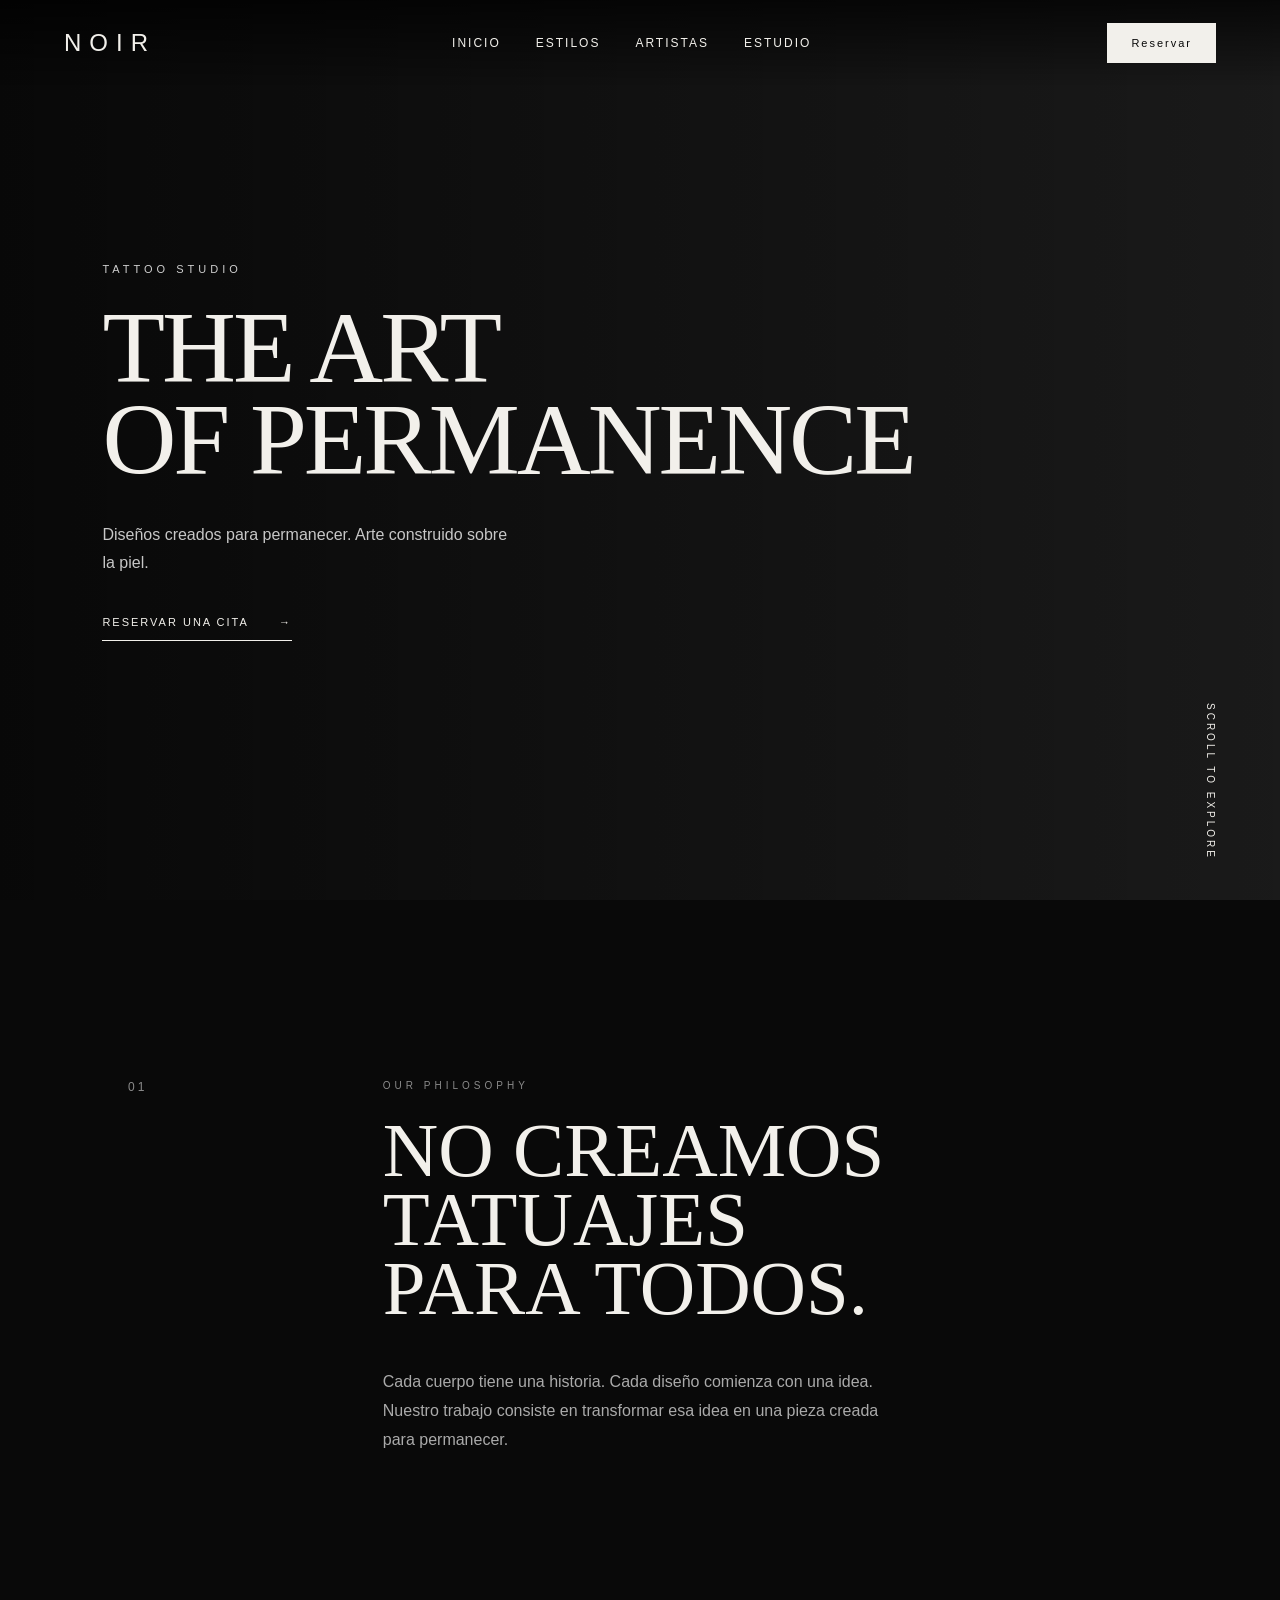
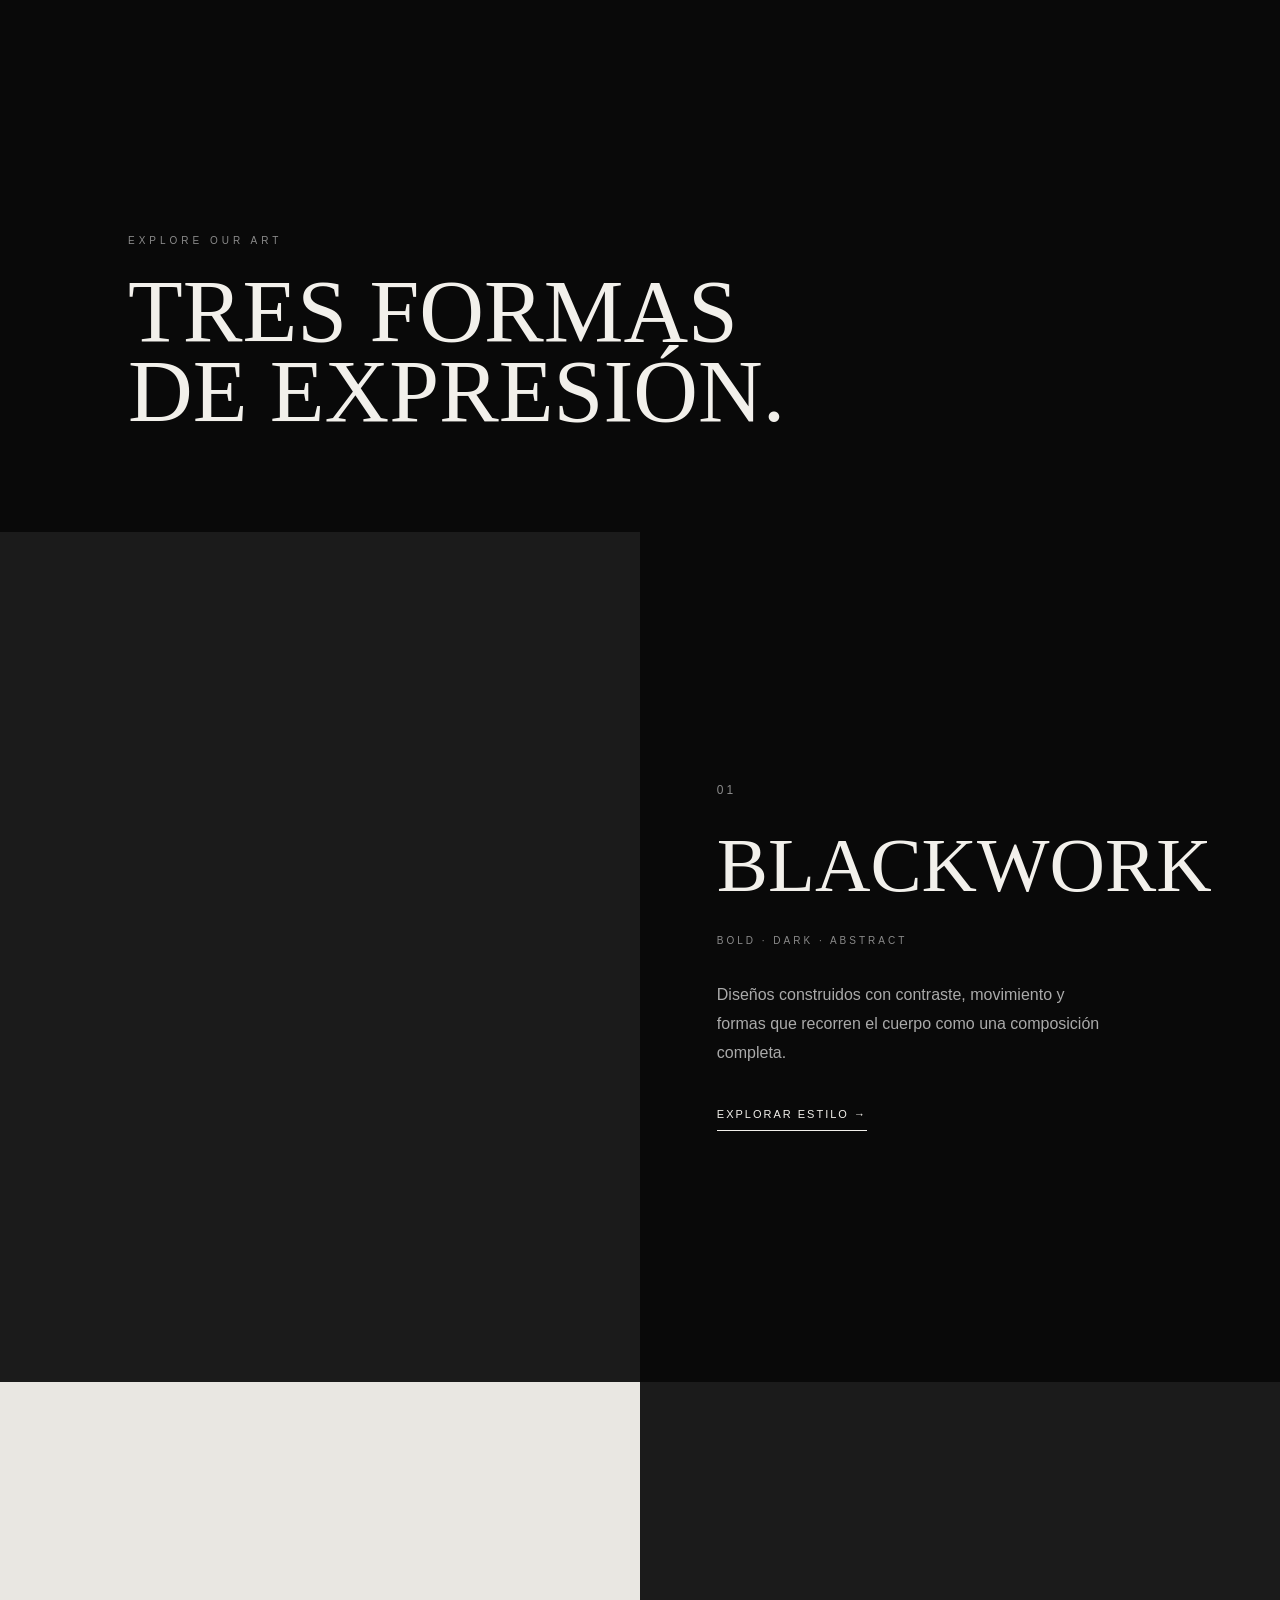
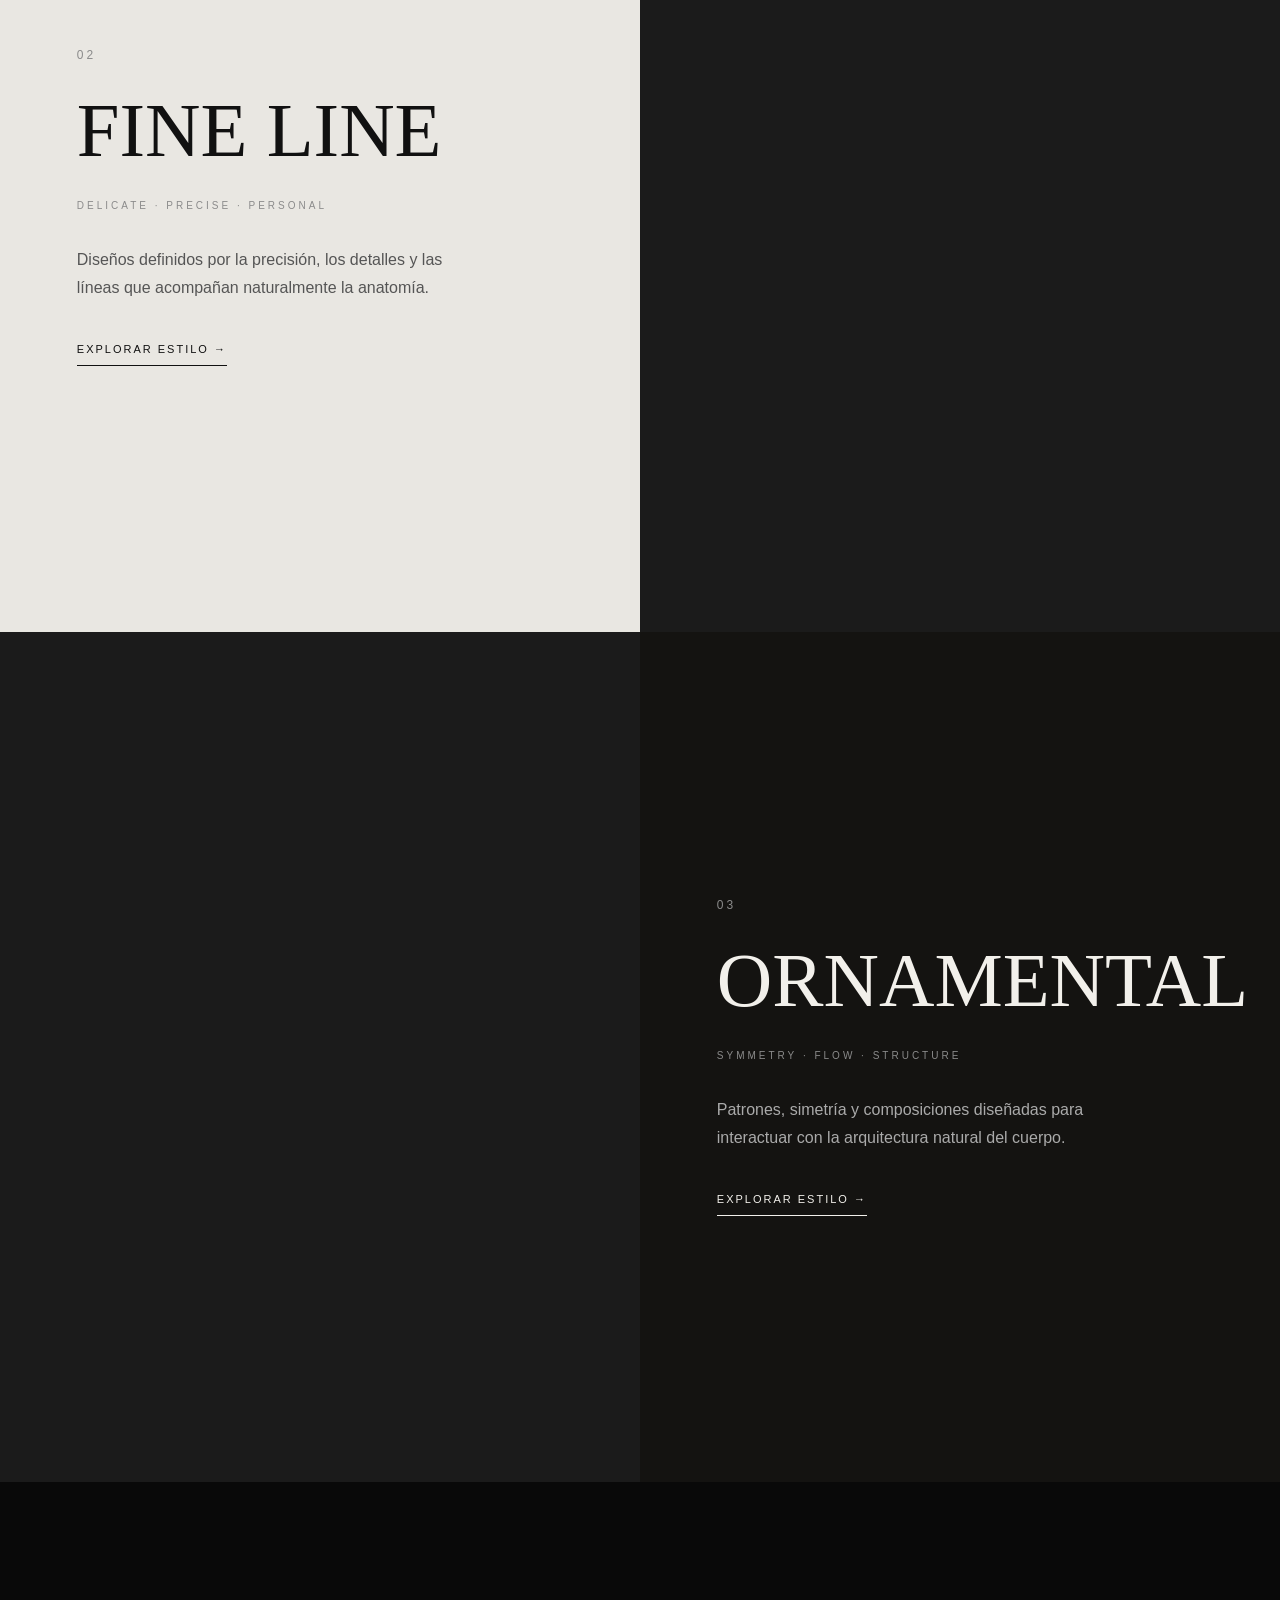
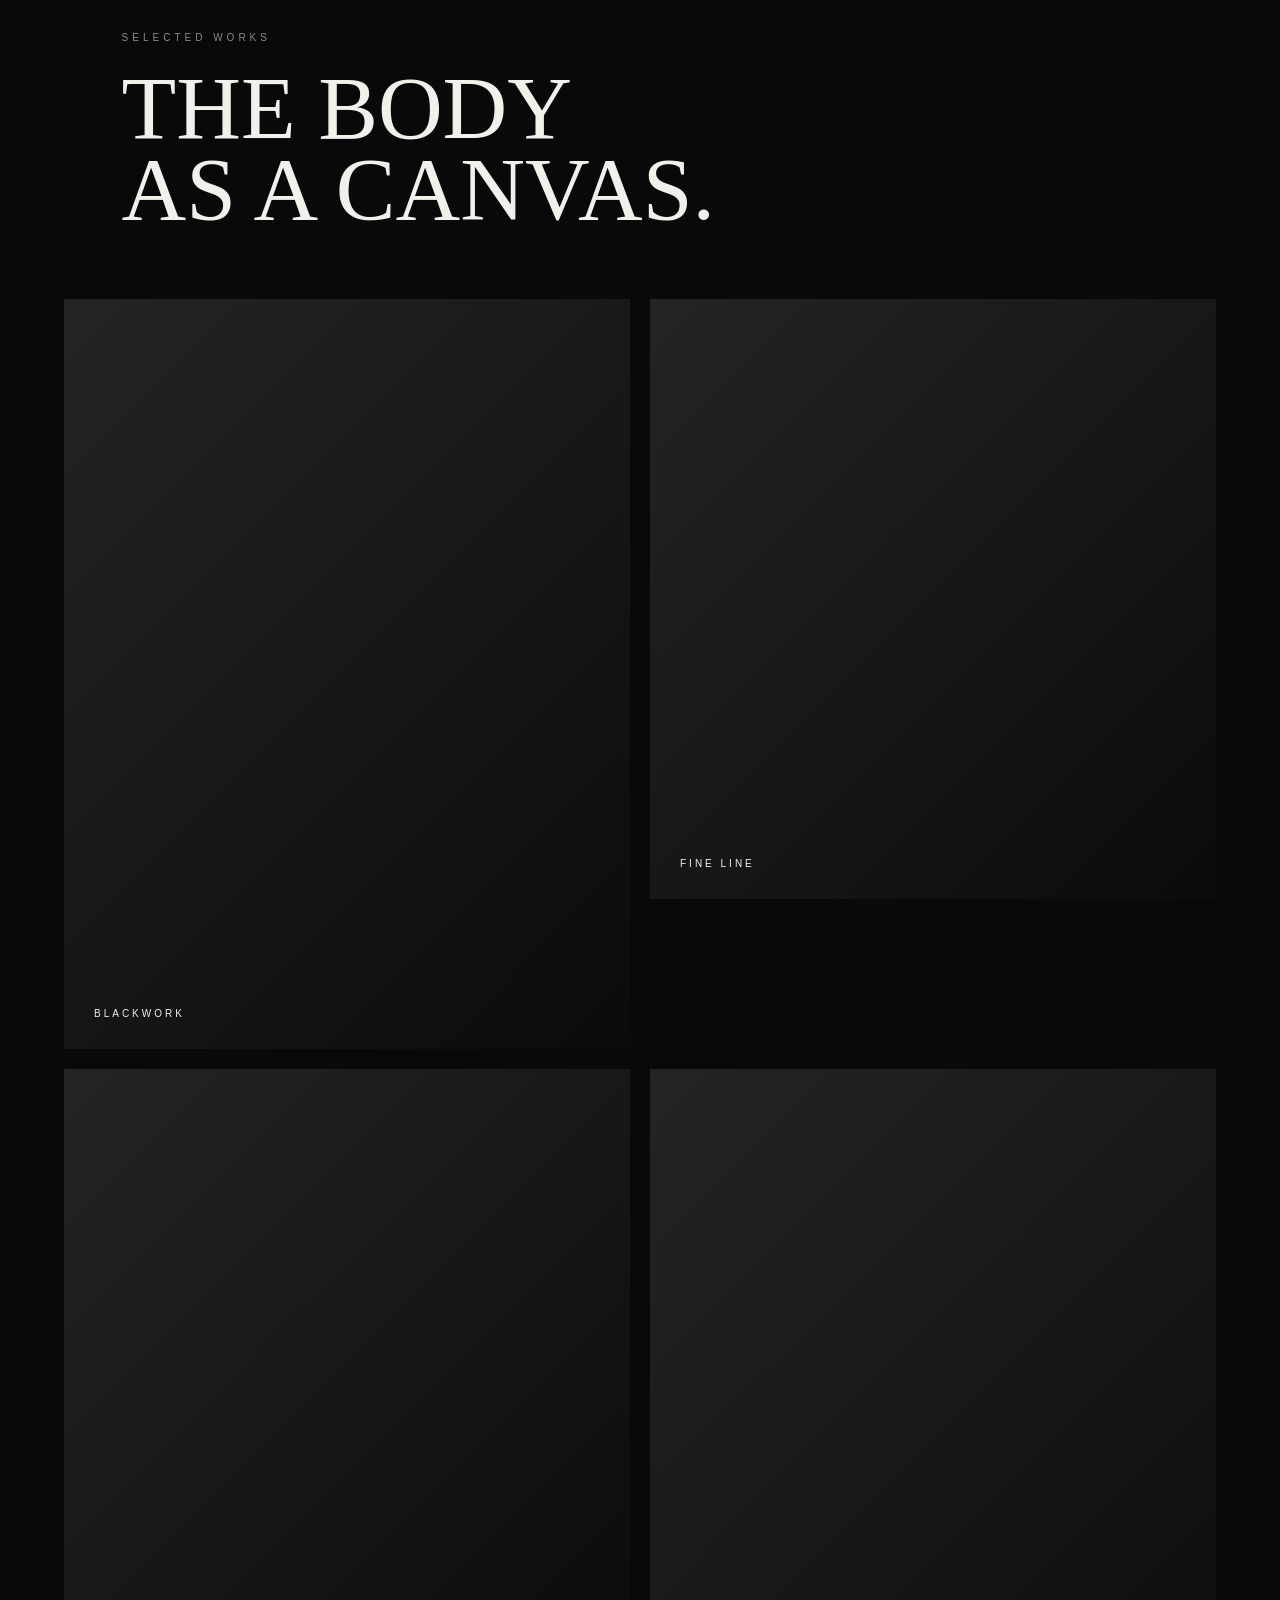
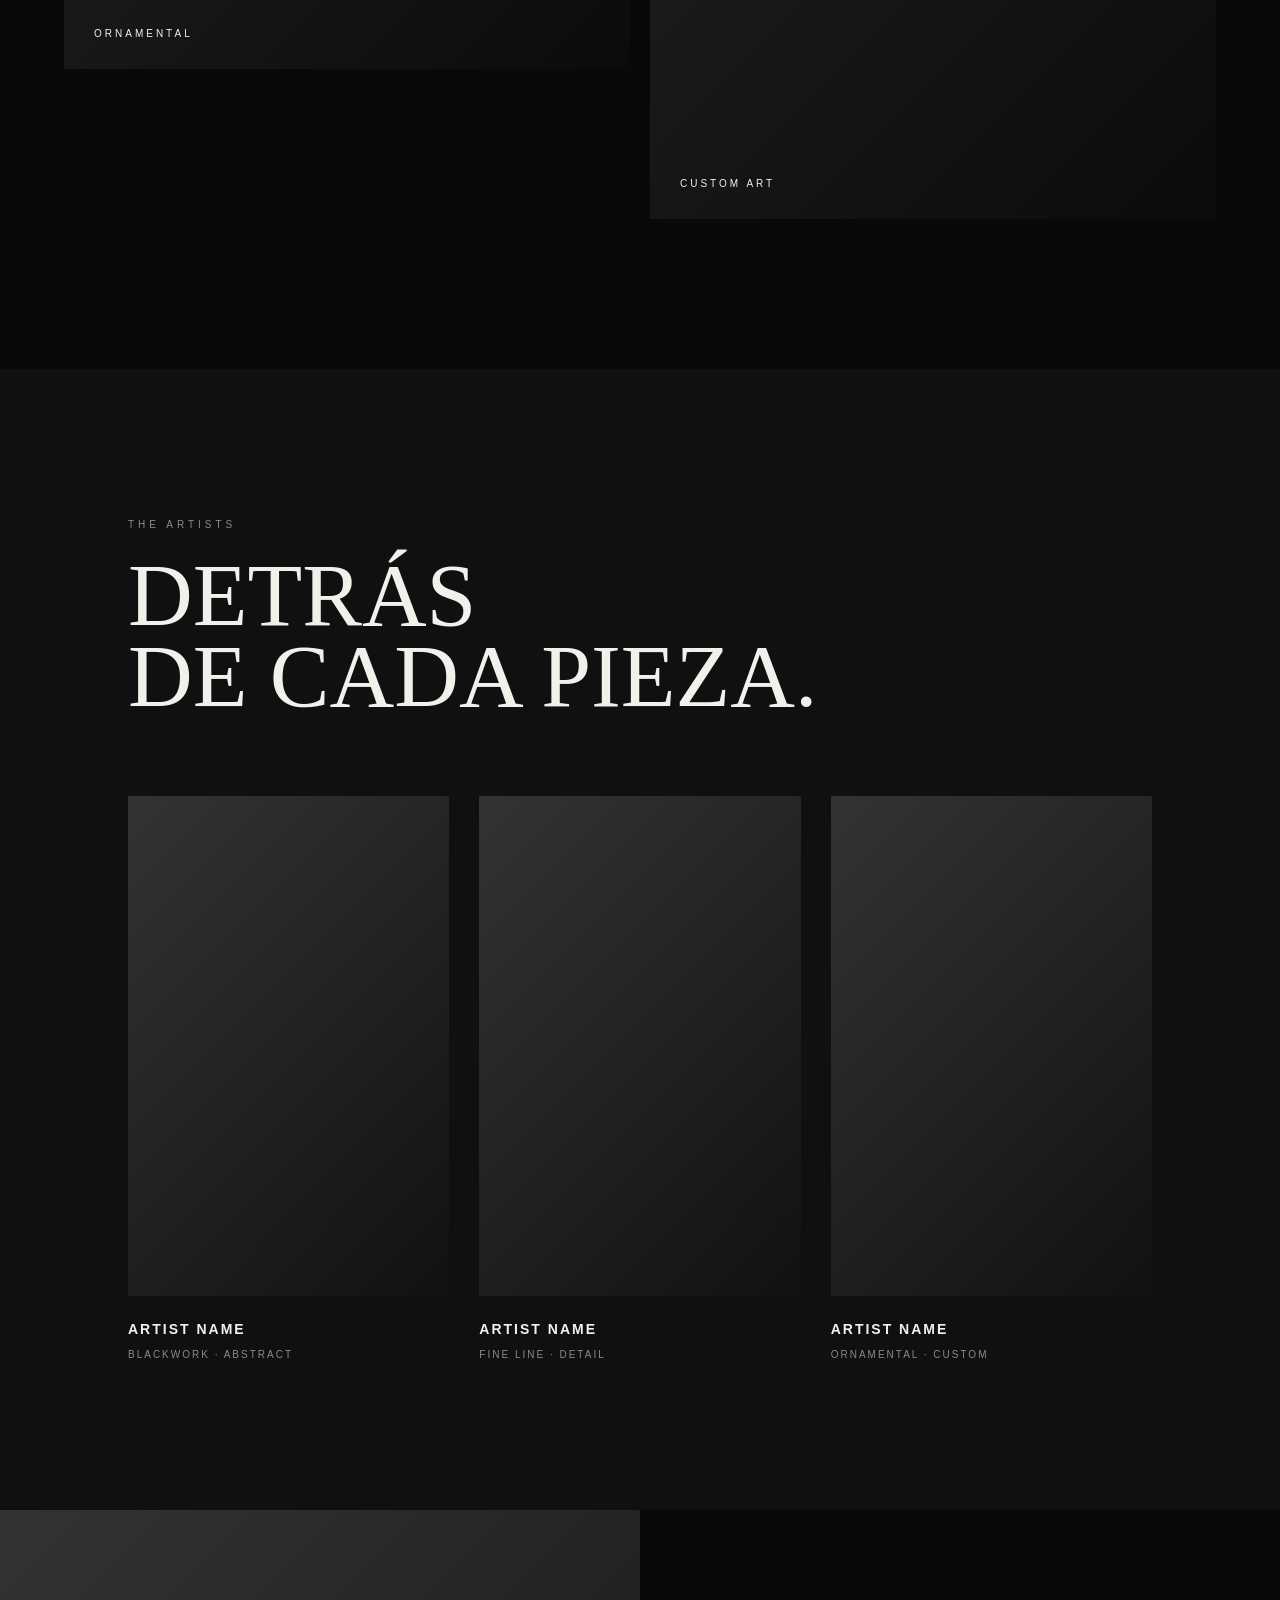
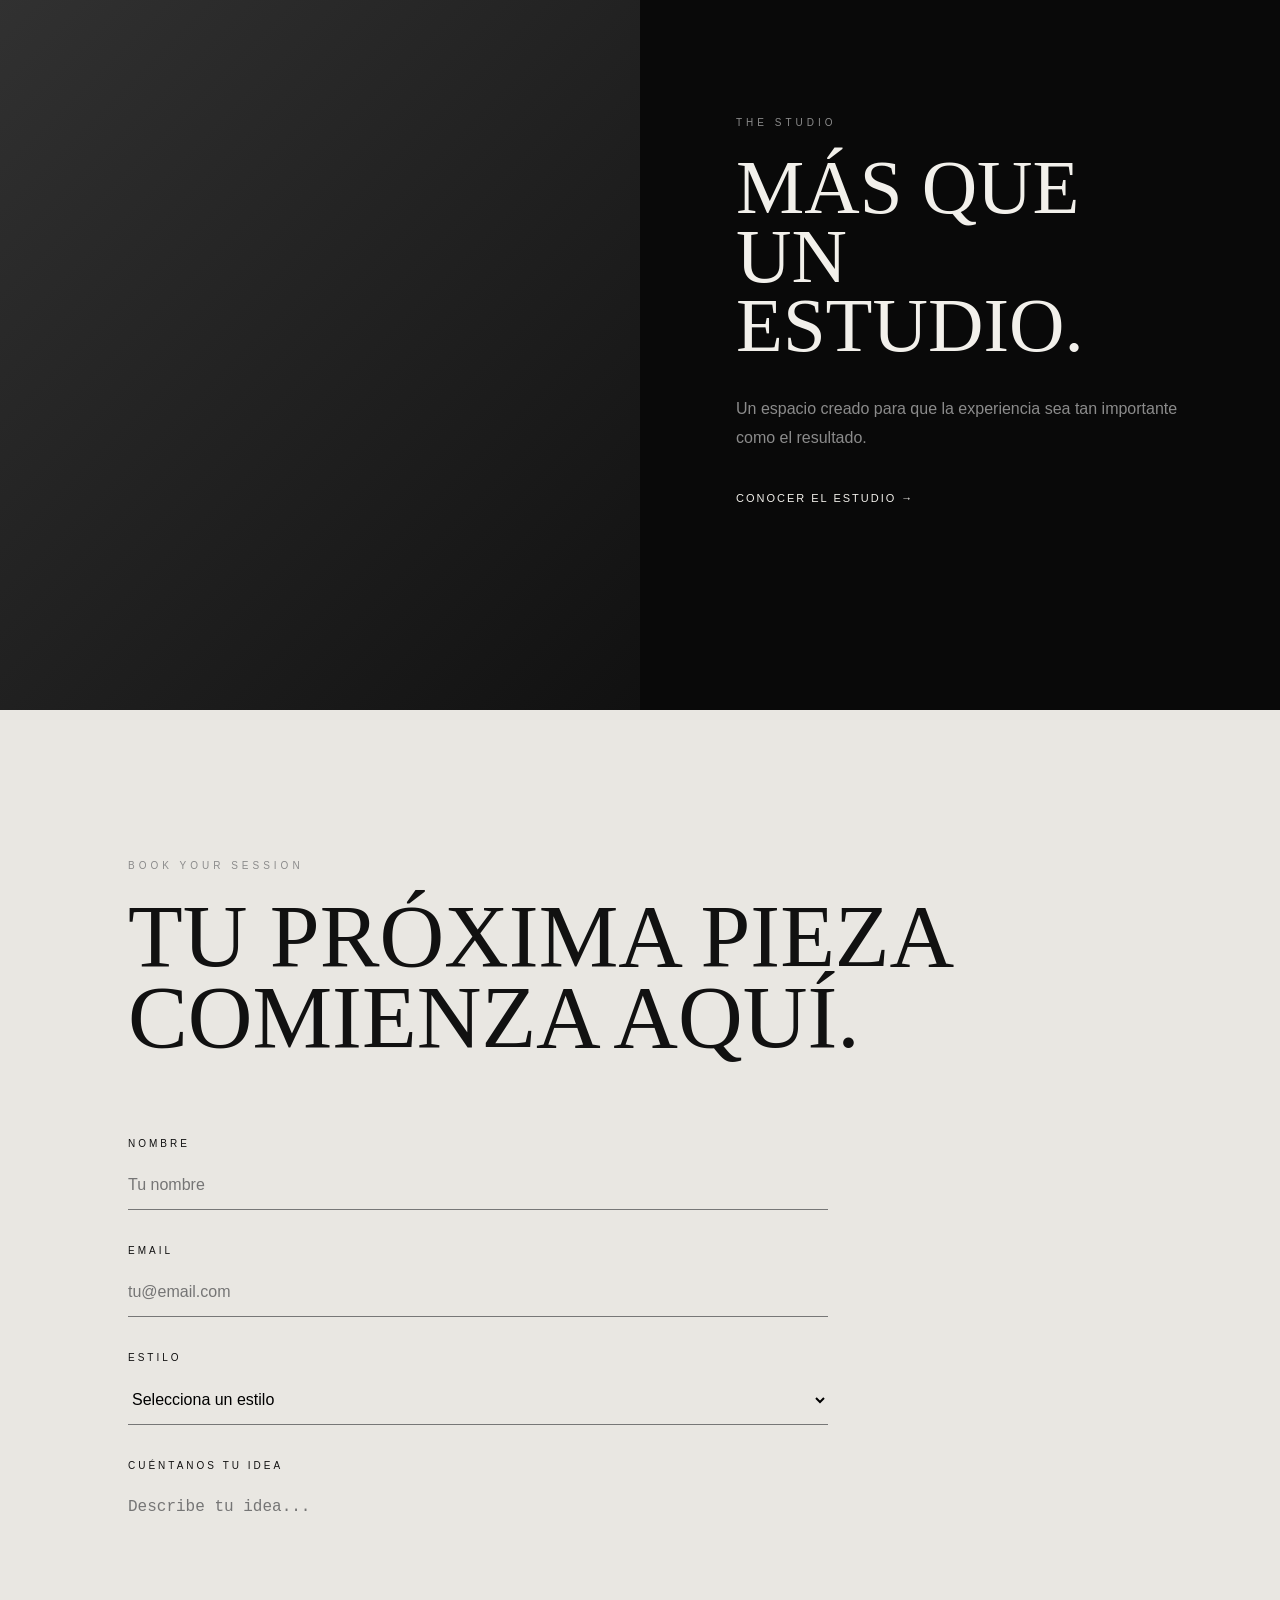
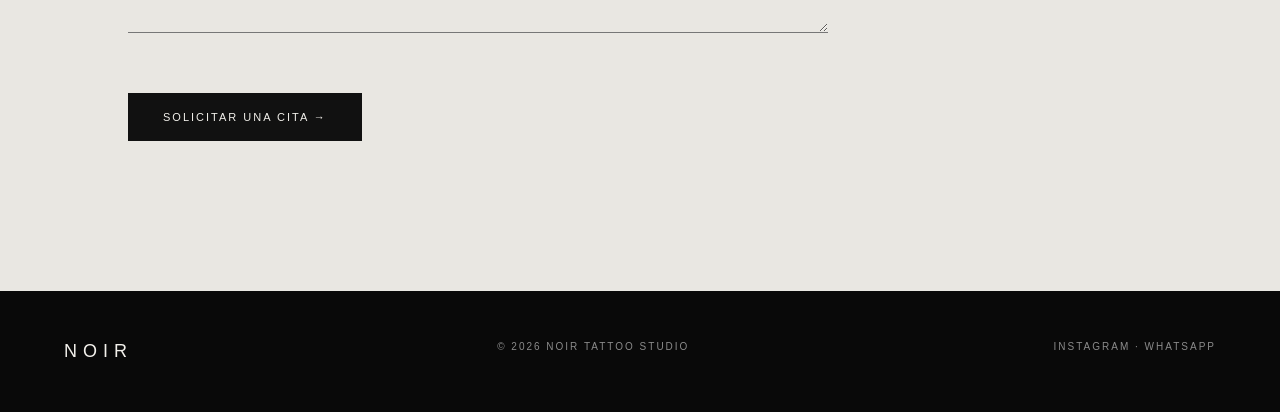
==== index.html @ f953465a "Add files via upload" ====
<!DOCTYPE html>
<html lang="es">
<head>
  <meta charset="UTF-8">
  <meta name="viewport" content="width=device-width, initial-scale=1.0">
  <title>NOIR — Tattoo Studio</title>
  <link rel="stylesheet" href="style.css">
</head>
<body>

<header class="header">
  <div class="logo">NOIR</div>

  <nav class="nav">
    <a href="#inicio">Inicio</a>
    <a href="#estilos">Estilos</a>
    <a href="#artistas">Artistas</a>
    <a href="#estudio">Estudio</a>
  </nav>

  <a href="#reserva" class="booking-button">Reservar</a>
  <button class="menu-mobile">☰</button>
</header>

<main>
  <section class="hero" id="inicio">
    <div class="hero-overlay"></div>

    <div class="hero-content">
      <span class="hero-small">TATTOO STUDIO</span>

      <h1>THE ART<br>OF PERMANENCE</h1>

      <p>
        Diseños creados para permanecer.
        Arte construido sobre la piel.
      </p>

      <a href="#reserva" class="hero-button">
        RESERVAR UNA CITA <span>→</span>
      </a>
    </div>

    <div class="hero-scroll">SCROLL TO EXPLORE</div>
  </section>

  <section class="manifesto">
    <div class="manifesto-number">01</div>

    <div class="manifesto-content">
      <span class="section-label">OUR PHILOSOPHY</span>

      <h2>NO CREAMOS TATUAJES<br>PARA TODOS.</h2>

      <p>
        Cada cuerpo tiene una historia. Cada diseño comienza con una idea.
        Nuestro trabajo consiste en transformar esa idea en una pieza creada
        para permanecer.
      </p>
    </div>
  </section>

  <section class="styles" id="estilos">
    <div class="styles-intro">
      <span class="section-label">EXPLORE OUR ART</span>
      <h2>TRES FORMAS<br>DE EXPRESIÓN.</h2>
    </div>

    <article class="style-block blackwork">
      <div class="style-image blackwork-image"></div>

      <div class="style-content">
        <span class="style-number">01</span>
        <h3>BLACKWORK</h3>
        <div class="style-tags">BOLD · DARK · ABSTRACT</div>

        <p>
          Diseños construidos con contraste, movimiento y formas que recorren
          el cuerpo como una composición completa.
        </p>

        <a href="#reserva">EXPLORAR ESTILO →</a>
      </div>
    </article>

    <article class="style-block fine-line">
      <div class="style-content">
        <span class="style-number">02</span>
        <h3>FINE LINE</h3>
        <div class="style-tags">DELICATE · PRECISE · PERSONAL</div>

        <p>
          Diseños definidos por la precisión, los detalles y las líneas que
          acompañan naturalmente la anatomía.
        </p>

        <a href="#reserva">EXPLORAR ESTILO →</a>
      </div>

      <div class="style-image fineline-image"></div>
    </article>

    <article class="style-block ornamental">
      <div class="style-image ornamental-image"></div>

      <div class="style-content">
        <span class="style-number">03</span>
        <h3>ORNAMENTAL</h3>
        <div class="style-tags">SYMMETRY · FLOW · STRUCTURE</div>

        <p>
          Patrones, simetría y composiciones diseñadas para interactuar con
          la arquitectura natural del cuerpo.
        </p>

        <a href="#reserva">EXPLORAR ESTILO →</a>
      </div>
    </article>
  </section>

  <section class="gallery">
    <div class="gallery-header">
      <span class="section-label">SELECTED WORKS</span>
      <h2>THE BODY<br>AS A CANVAS.</h2>
    </div>

    <div class="gallery-grid">
      <div class="gallery-item item-large"><span>BLACKWORK</span></div>
      <div class="gallery-item"><span>FINE LINE</span></div>
      <div class="gallery-item"><span>ORNAMENTAL</span></div>
      <div class="gallery-item item-wide"><span>CUSTOM ART</span></div>
    </div>
  </section>

  <section class="artists" id="artistas">
    <div class="artists-intro">
      <span class="section-label">THE ARTISTS</span>
      <h2>DETRÁS<br>DE CADA PIEZA.</h2>
    </div>

    <div class="artists-grid">
      <article class="artist-card">
        <div class="artist-image"></div>
        <h3>ARTIST NAME</h3>
        <p>BLACKWORK · ABSTRACT</p>
      </article>

      <article class="artist-card">
        <div class="artist-image"></div>
        <h3>ARTIST NAME</h3>
        <p>FINE LINE · DETAIL</p>
      </article>

      <article class="artist-card">
        <div class="artist-image"></div>
        <h3>ARTIST NAME</h3>
        <p>ORNAMENTAL · CUSTOM</p>
      </article>
    </div>
  </section>

  <section class="studio" id="estudio">
    <div class="studio-image"></div>

    <div class="studio-content">
      <span class="section-label">THE STUDIO</span>
      <h2>MÁS QUE<br>UN ESTUDIO.</h2>

      <p>
        Un espacio creado para que la experiencia sea tan importante como el
        resultado.
      </p>

      <a href="#reserva">CONOCER EL ESTUDIO →</a>
    </div>
  </section>

  <section class="booking" id="reserva">
    <div class="booking-intro">
      <span class="section-label">BOOK YOUR SESSION</span>
      <h2>TU PRÓXIMA PIEZA<br>COMIENZA AQUÍ.</h2>
    </div>

    <form class="booking-form">
      <div class="form-group">
        <label>NOMBRE</label>
        <input type="text" placeholder="Tu nombre">
      </div>

      <div class="form-group">
        <label>EMAIL</label>
        <input type="email" placeholder="tu@email.com">
      </div>

      <div class="form-group">
        <label>ESTILO</label>
        <select>
          <option>Selecciona un estilo</option>
          <option>Blackwork</option>
          <option>Fine Line</option>
          <option>Ornamental</option>
        </select>
      </div>

      <div class="form-group">
        <label>CUÉNTANOS TU IDEA</label>
        <textarea placeholder="Describe tu idea..."></textarea>
      </div>

      <button type="submit">SOLICITAR UNA CITA →</button>
    </form>
  </section>
</main>

<footer>
  <div class="footer-logo">NOIR</div>
  <div>© 2026 NOIR TATTOO STUDIO</div>
  <div>INSTAGRAM · WHATSAPP</div>
</footer>

<script src="script.js"></script>
</body>
</html>
---- style.css ----
* { margin: 0; padding: 0; box-sizing: border-box; }

html { scroll-behavior: smooth; }

body {
  background: #090909;
  color: #f2f0eb;
  font-family: Arial, Helvetica, sans-serif;
}

:root {
  --black: #090909;
  --soft-black: #111111;
  --white: #f2f0eb;
  --grey: #8b8b8b;
  --light-bg: #e9e7e2;
  --dark-text: #111111;
}

.header {
  position: fixed;
  top: 0;
  left: 0;
  width: 100%;
  height: 85px;
  display: flex;
  align-items: center;
  justify-content: space-between;
  padding: 0 5%;
  z-index: 1000;
  background: linear-gradient(to bottom, rgba(0,0,0,.7), transparent);
  transition: .3s;
}

.logo { font-size: 24px; letter-spacing: 8px; font-weight: 500; }

.nav { display: flex; gap: 35px; }

.nav a {
  color: var(--white);
  text-decoration: none;
  font-size: 12px;
  text-transform: uppercase;
  letter-spacing: 2px;
  transition: .3s;
}

.nav a:hover { opacity: .5; }

.booking-button {
  color: var(--black);
  background: var(--white);
  padding: 14px 24px;
  text-decoration: none;
  font-size: 11px;
  letter-spacing: 2px;
}

.menu-mobile { display: none; }

.hero {
  position: relative;
  height: 100vh;
  min-height: 700px;
  display: flex;
  align-items: center;
  padding: 0 8%;
  background-image: url("images/hero.jpg");
  background-size: cover;
  background-position: center;
  background-color: #202020;
}

.hero-overlay {
  position: absolute;
  inset: 0;
  background: linear-gradient(90deg, rgba(0,0,0,.75), rgba(0,0,0,.2));
}

.hero-content { position: relative; z-index: 2; max-width: 850px; }

.hero-small { font-size: 11px; letter-spacing: 4px; color: #cfcfcf; }

.hero h1 {
  margin-top: 25px;
  font-family: Georgia, serif;
  font-size: clamp(55px, 8vw, 130px);
  font-weight: 400;
  line-height: .9;
  letter-spacing: -3px;
}

.hero p {
  margin-top: 35px;
  max-width: 420px;
  line-height: 1.7;
  color: #c7c7c7;
}

.hero-button {
  display: inline-flex;
  gap: 30px;
  margin-top: 40px;
  padding-bottom: 12px;
  border-bottom: 1px solid var(--white);
  color: var(--white);
  text-decoration: none;
  font-size: 11px;
  letter-spacing: 2px;
}

.hero-scroll {
  position: absolute;
  bottom: 40px;
  right: 5%;
  font-size: 10px;
  letter-spacing: 3px;
  writing-mode: vertical-rl;
}

.manifesto {
  display: grid;
  grid-template-columns: 20% 1fr;
  gap: 50px;
  padding: 180px 10%;
}

.manifesto-number { color: var(--grey); font-size: 12px; letter-spacing: 3px; }

.manifesto h2,
.styles-intro h2,
.gallery h2,
.artists h2,
.studio h2,
.booking h2 {
  font-family: Georgia, serif;
  font-weight: 400;
  line-height: .9;
}

.manifesto h2 { font-size: clamp(45px, 6vw, 100px); }

.manifesto p {
  max-width: 500px;
  margin-top: 45px;
  color: #aaa;
  line-height: 1.8;
}

.section-label {
  display: block;
  margin-bottom: 25px;
  font-size: 10px;
  letter-spacing: 4px;
  color: var(--grey);
}

.styles { padding-top: 100px; }

.styles-intro { padding: 100px 10%; }

.styles-intro h2,
.gallery h2,
.artists h2,
.booking h2 {
  font-size: clamp(50px, 7vw, 110px);
}

.style-block {
  min-height: 850px;
  display: grid;
  grid-template-columns: 1fr 1fr;
}

.style-image {
  min-height: 600px;
  background-size: cover;
  background-position: center;
  background-color: #1b1b1b;
}

.blackwork-image { background-image: url("images/blackwork-1.jpg"); }
.fineline-image { background-image: url("images/fineline-1.jpg"); }
.ornamental-image { background-image: url("images/ornamental-1.jpg"); }

.style-content {
  display: flex;
  flex-direction: column;
  justify-content: center;
  padding: 12%;
}

.style-number { font-size: 12px; color: var(--grey); letter-spacing: 3px; }

.style-content h3 {
  margin-top: 25px;
  font-family: Georgia, serif;
  font-size: clamp(55px, 6vw, 100px);
  font-weight: 400;
}

.style-tags {
  margin-top: 25px;
  font-size: 10px;
  letter-spacing: 3px;
  color: var(--grey);
}

.style-content p {
  max-width: 400px;
  margin-top: 35px;
  line-height: 1.8;
  color: #aaa;
}

.style-content a {
  width: fit-content;
  margin-top: 40px;
  padding-bottom: 10px;
  border-bottom: 1px solid currentColor;
  color: inherit;
  text-decoration: none;
  font-size: 11px;
  letter-spacing: 2px;
}

.fine-line { background: var(--light-bg); color: var(--dark-text); }
.fine-line .style-content p { color: #555; }
.ornamental { background: #141311; }

.gallery { padding: 150px 5%; }
.gallery-header { padding-left: 5%; margin-bottom: 70px; }

.gallery-grid {
  display: grid;
  grid-template-columns: repeat(2, 1fr);
  gap: 20px;
}

.gallery-item {
  height: 600px;
  position: relative;
  background: linear-gradient(135deg, #242424, #0b0b0b);
}

.item-large, .item-wide { height: 750px; }

.gallery-item span {
  position: absolute;
  bottom: 30px;
  left: 30px;
  font-size: 10px;
  letter-spacing: 3px;
}

.artists {
  padding: 150px 10%;
  background: #101010;
}

.artists-intro { margin-bottom: 80px; }

.artists-grid {
  display: grid;
  grid-template-columns: repeat(3, 1fr);
  gap: 30px;
}

.artist-image {
  height: 500px;
  background: linear-gradient(135deg, #333, #111);
}

.artist-card h3 { margin-top: 25px; font-size: 14px; letter-spacing: 2px; }
.artist-card p { margin-top: 12px; font-size: 10px; color: var(--grey); letter-spacing: 2px; }

.studio {
  display: grid;
  grid-template-columns: 1fr 1fr;
  min-height: 800px;
}

.studio-image { background: linear-gradient(135deg, #333, #111); }

.studio-content {
  display: flex;
  flex-direction: column;
  justify-content: center;
  padding: 15%;
}

.studio h2 { font-size: clamp(55px, 6vw, 100px); }

.studio p { margin-top: 35px; line-height: 1.8; color: var(--grey); }

.studio a {
  margin-top: 40px;
  color: var(--white);
  text-decoration: none;
  font-size: 11px;
  letter-spacing: 2px;
}

.booking {
  padding: 150px 10%;
  background: var(--light-bg);
  color: var(--dark-text);
}

.booking-intro { margin-bottom: 80px; }

.booking-form { max-width: 700px; }

.form-group {
  display: flex;
  flex-direction: column;
  margin-bottom: 35px;
}

.form-group label { margin-bottom: 12px; font-size: 10px; letter-spacing: 3px; }

.form-group input,
.form-group select,
.form-group textarea {
  border: none;
  border-bottom: 1px solid #777;
  padding: 15px 0;
  background: transparent;
  font-size: 16px;
  outline: none;
}

.form-group textarea { min-height: 150px; resize: vertical; }

.booking button {
  margin-top: 25px;
  padding: 18px 35px;
  border: none;
  background: var(--dark-text);
  color: var(--white);
  cursor: pointer;
  font-size: 11px;
  letter-spacing: 2px;
}

footer {
  display: flex;
  justify-content: space-between;
  padding: 50px 5%;
  font-size: 10px;
  letter-spacing: 2px;
  color: var(--grey);
}

.footer-logo { color: var(--white); font-size: 18px; letter-spacing: 6px; }

@media (max-width: 900px) {
  .nav, .booking-button { display: none; }

  .menu-mobile {
    display: block;
    border: none;
    background: transparent;
    color: white;
    font-size: 25px;
  }

  .manifesto {
    grid-template-columns: 1fr;
    padding: 120px 8%;
  }

  .style-block { grid-template-columns: 1fr; }
  .fine-line .style-content { order: 1; }
  .fine-line .style-image { order: 2; }
  .gallery-grid, .artists-grid, .studio { grid-template-columns: 1fr; }
  .studio-image { min-height: 500px; }

  footer {
    flex-direction: column;
    gap: 25px;
  }
}
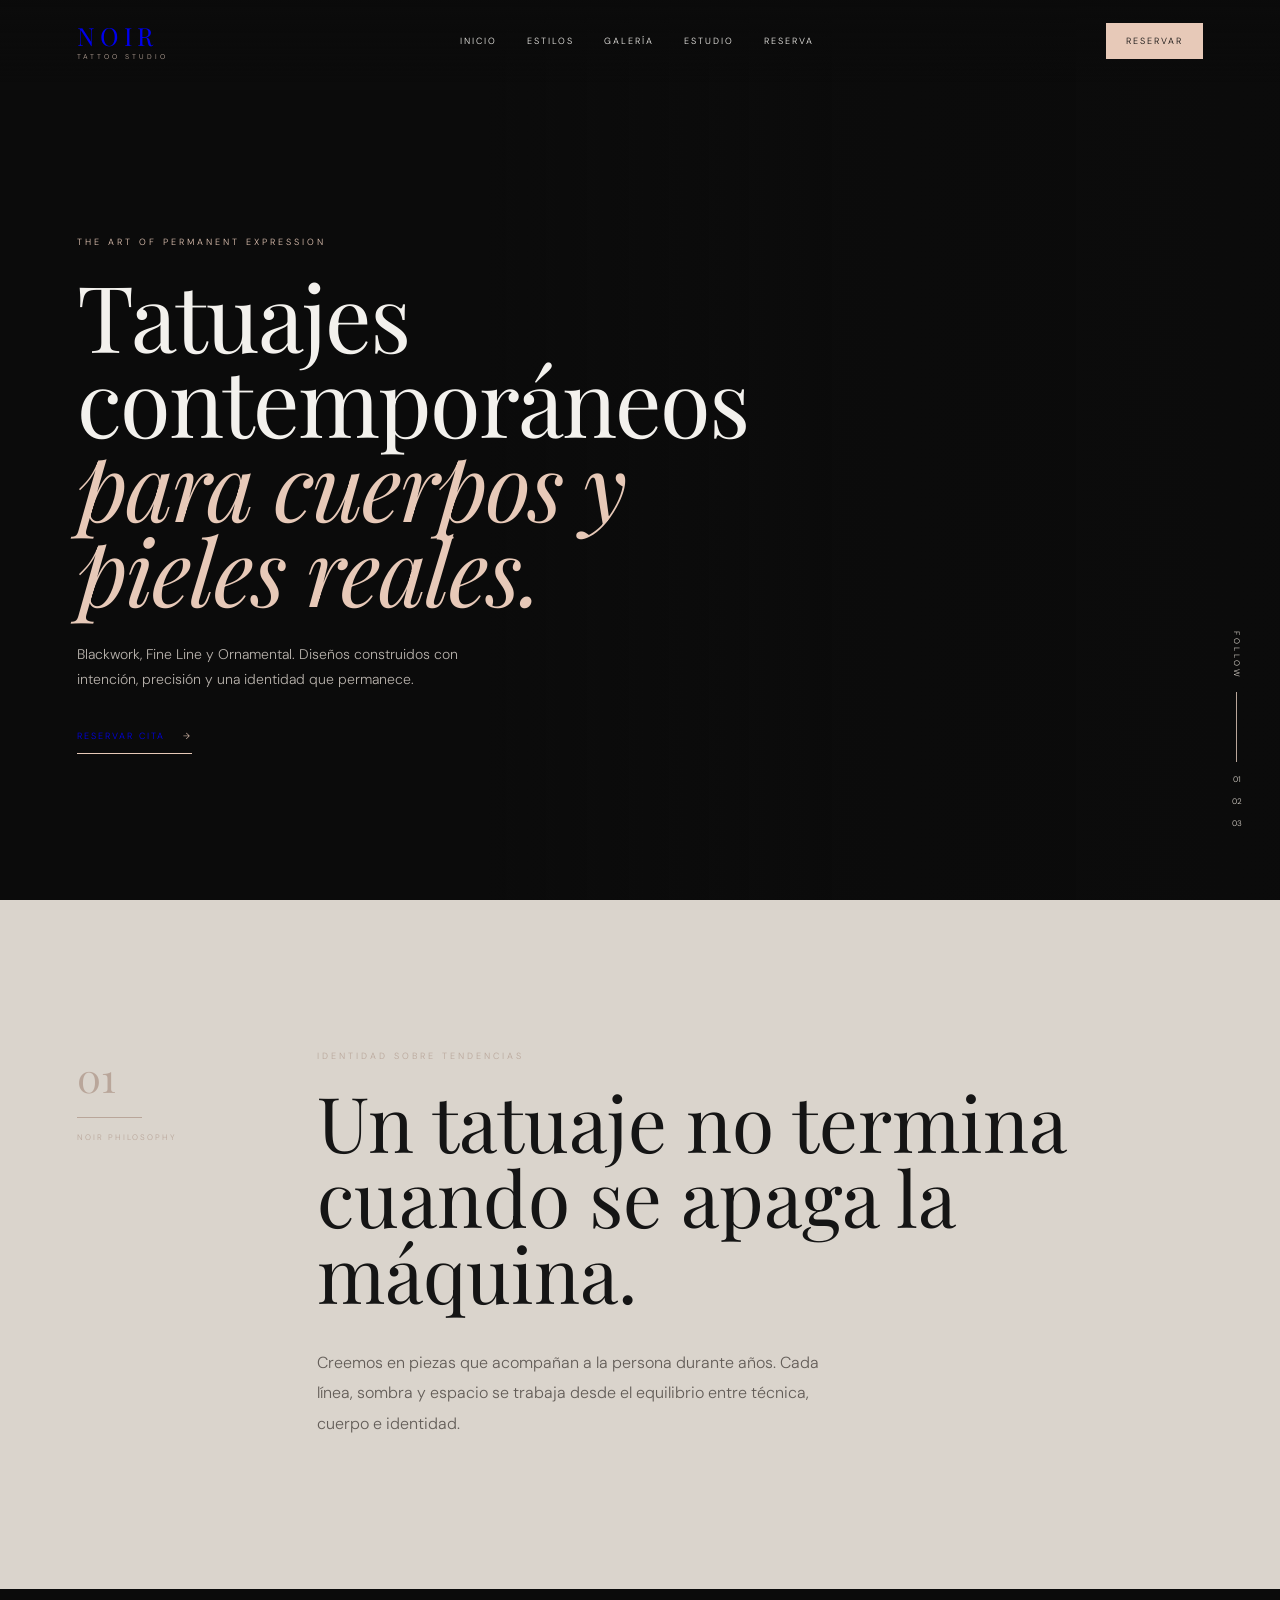
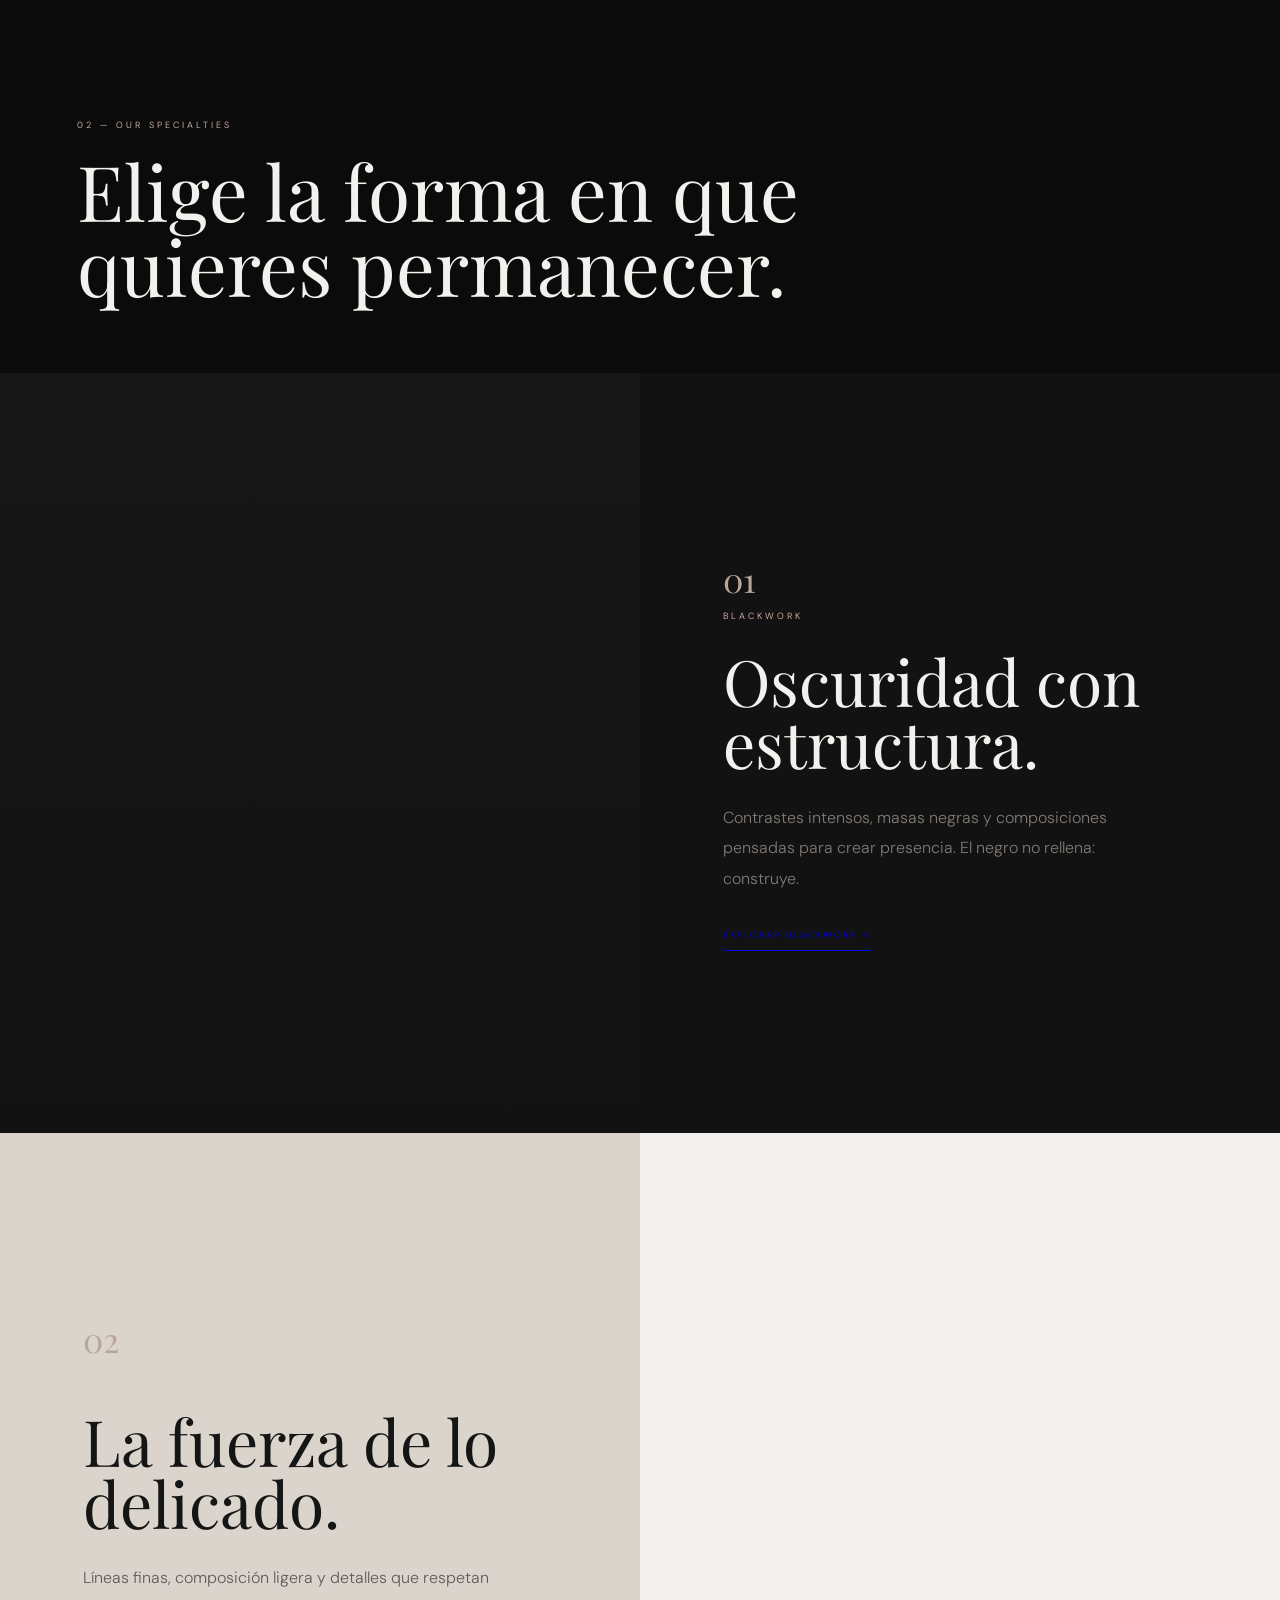
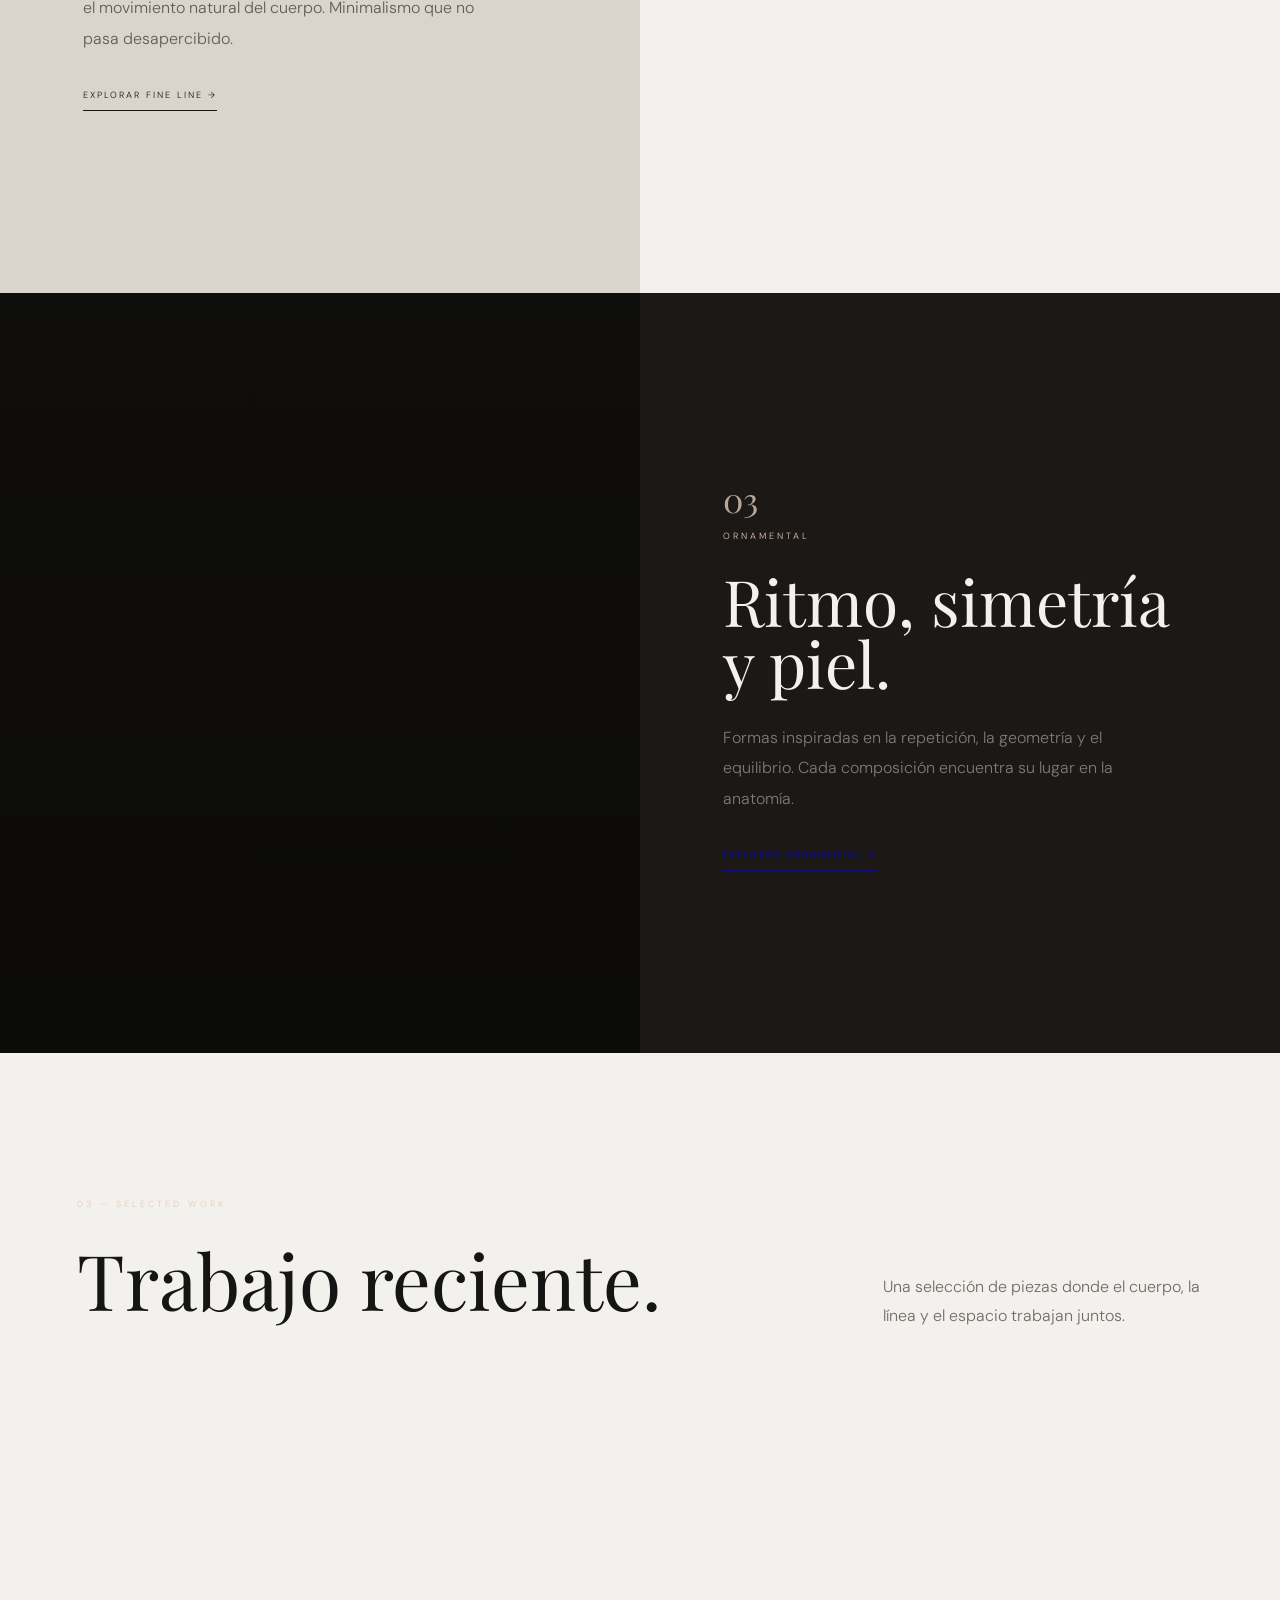
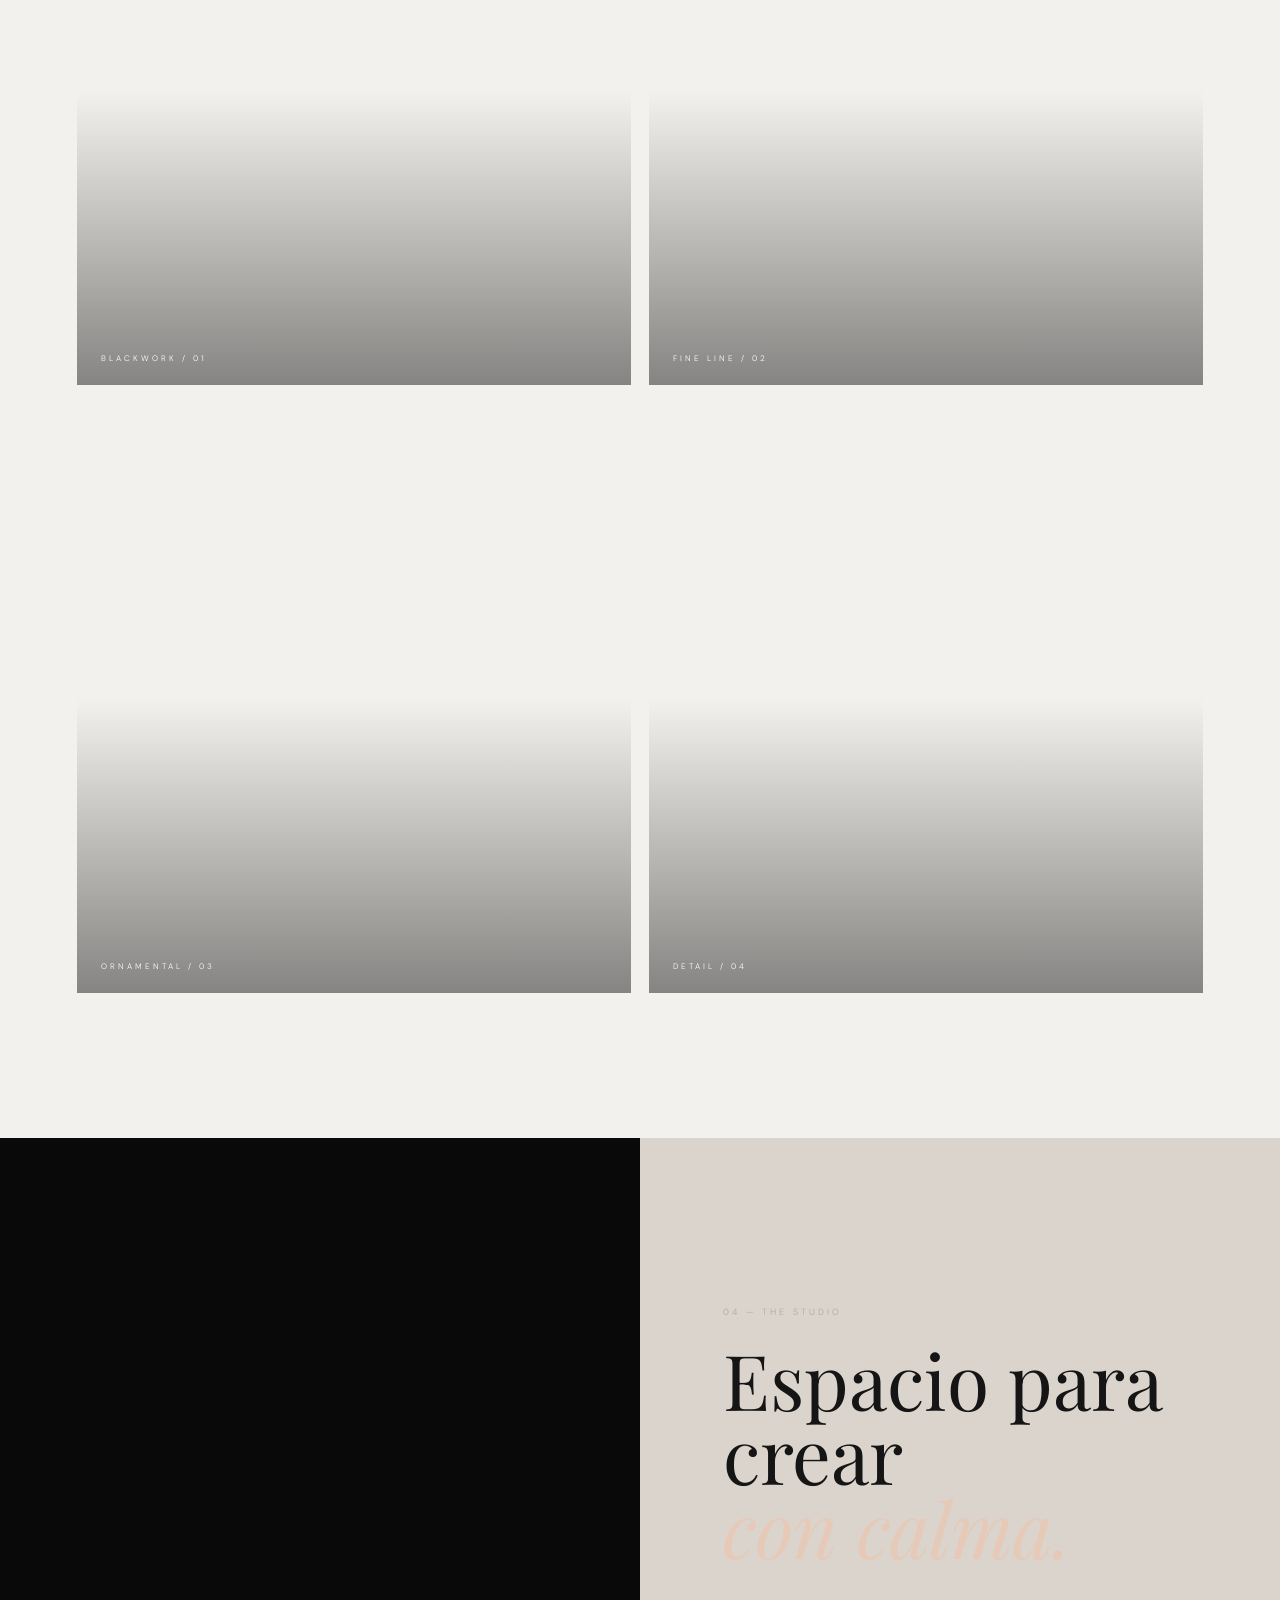
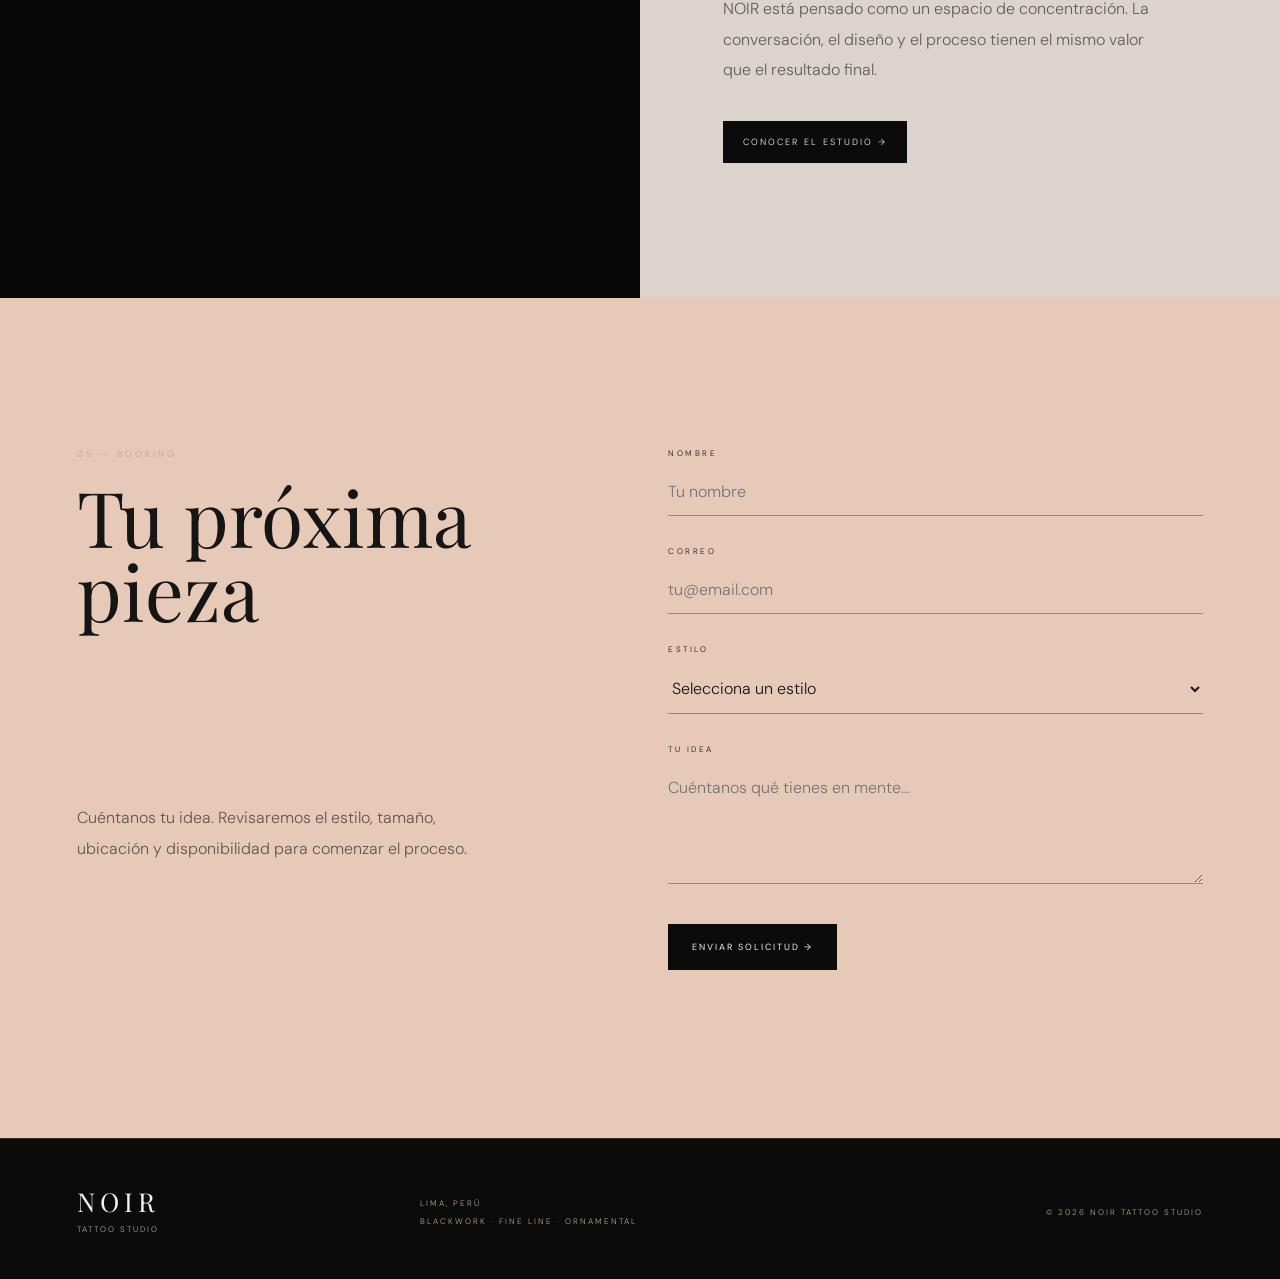
==== commit 9413d42e: "Add files via upload" ====
--- a/index.html
+++ b/index.html
@@ -1,223 +1,28 @@
 <!DOCTYPE html>
 <html lang="es">
 <head>
-  <meta charset="UTF-8">
-  <meta name="viewport" content="width=device-width, initial-scale=1.0">
-  <title>NOIR — Tattoo Studio</title>
-  <link rel="stylesheet" href="style.css">
+<meta charset="UTF-8"><meta name="viewport" content="width=device-width,initial-scale=1.0">
+<title>NOIR — Tattoo Studio</title><link rel="stylesheet" href="style.css">
 </head>
 <body>
-
-<header class="header">
-  <div class="logo">NOIR</div>
-
-  <nav class="nav">
-    <a href="#inicio">Inicio</a>
-    <a href="#estilos">Estilos</a>
-    <a href="#artistas">Artistas</a>
-    <a href="#estudio">Estudio</a>
-  </nav>
-
-  <a href="#reserva" class="booking-button">Reservar</a>
-  <button class="menu-mobile">☰</button>
-</header>
-
+<header class="header"><div class="frame header-inner">
+<a href="#inicio" class="logo"><span>NOIR</span><small>TATTOO STUDIO</small></a>
+<nav class="nav" id="nav"><a href="#inicio">Inicio</a><a href="#estilos">Estilos</a><a href="#galeria">Galería</a><a href="#estudio">Estudio</a><a href="#reserva">Reserva</a></nav>
+<a class="booking-button" href="#reserva">Reservar</a><button class="menu-mobile" id="menuButton">☰</button>
+</div></header>
 <main>
-  <section class="hero" id="inicio">
-    <div class="hero-overlay"></div>
-
-    <div class="hero-content">
-      <span class="hero-small">TATTOO STUDIO</span>
-
-      <h1>THE ART<br>OF PERMANENCE</h1>
-
-      <p>
-        Diseños creados para permanecer.
-        Arte construido sobre la piel.
-      </p>
-
-      <a href="#reserva" class="hero-button">
-        RESERVAR UNA CITA <span>→</span>
-      </a>
-    </div>
-
-    <div class="hero-scroll">SCROLL TO EXPLORE</div>
-  </section>
-
-  <section class="manifesto">
-    <div class="manifesto-number">01</div>
-
-    <div class="manifesto-content">
-      <span class="section-label">OUR PHILOSOPHY</span>
-
-      <h2>NO CREAMOS TATUAJES<br>PARA TODOS.</h2>
-
-      <p>
-        Cada cuerpo tiene una historia. Cada diseño comienza con una idea.
-        Nuestro trabajo consiste en transformar esa idea en una pieza creada
-        para permanecer.
-      </p>
-    </div>
-  </section>
-
-  <section class="styles" id="estilos">
-    <div class="styles-intro">
-      <span class="section-label">EXPLORE OUR ART</span>
-      <h2>TRES FORMAS<br>DE EXPRESIÓN.</h2>
-    </div>
-
-    <article class="style-block blackwork">
-      <div class="style-image blackwork-image"></div>
-
-      <div class="style-content">
-        <span class="style-number">01</span>
-        <h3>BLACKWORK</h3>
-        <div class="style-tags">BOLD · DARK · ABSTRACT</div>
-
-        <p>
-          Diseños construidos con contraste, movimiento y formas que recorren
-          el cuerpo como una composición completa.
-        </p>
-
-        <a href="#reserva">EXPLORAR ESTILO →</a>
-      </div>
-    </article>
-
-    <article class="style-block fine-line">
-      <div class="style-content">
-        <span class="style-number">02</span>
-        <h3>FINE LINE</h3>
-        <div class="style-tags">DELICATE · PRECISE · PERSONAL</div>
-
-        <p>
-          Diseños definidos por la precisión, los detalles y las líneas que
-          acompañan naturalmente la anatomía.
-        </p>
-
-        <a href="#reserva">EXPLORAR ESTILO →</a>
-      </div>
-
-      <div class="style-image fineline-image"></div>
-    </article>
-
-    <article class="style-block ornamental">
-      <div class="style-image ornamental-image"></div>
-
-      <div class="style-content">
-        <span class="style-number">03</span>
-        <h3>ORNAMENTAL</h3>
-        <div class="style-tags">SYMMETRY · FLOW · STRUCTURE</div>
-
-        <p>
-          Patrones, simetría y composiciones diseñadas para interactuar con
-          la arquitectura natural del cuerpo.
-        </p>
-
-        <a href="#reserva">EXPLORAR ESTILO →</a>
-      </div>
-    </article>
-  </section>
-
-  <section class="gallery">
-    <div class="gallery-header">
-      <span class="section-label">SELECTED WORKS</span>
-      <h2>THE BODY<br>AS A CANVAS.</h2>
-    </div>
-
-    <div class="gallery-grid">
-      <div class="gallery-item item-large"><span>BLACKWORK</span></div>
-      <div class="gallery-item"><span>FINE LINE</span></div>
-      <div class="gallery-item"><span>ORNAMENTAL</span></div>
-      <div class="gallery-item item-wide"><span>CUSTOM ART</span></div>
-    </div>
-  </section>
-
-  <section class="artists" id="artistas">
-    <div class="artists-intro">
-      <span class="section-label">THE ARTISTS</span>
-      <h2>DETRÁS<br>DE CADA PIEZA.</h2>
-    </div>
-
-    <div class="artists-grid">
-      <article class="artist-card">
-        <div class="artist-image"></div>
-        <h3>ARTIST NAME</h3>
-        <p>BLACKWORK · ABSTRACT</p>
-      </article>
-
-      <article class="artist-card">
-        <div class="artist-image"></div>
-        <h3>ARTIST NAME</h3>
-        <p>FINE LINE · DETAIL</p>
-      </article>
-
-      <article class="artist-card">
-        <div class="artist-image"></div>
-        <h3>ARTIST NAME</h3>
-        <p>ORNAMENTAL · CUSTOM</p>
-      </article>
-    </div>
-  </section>
-
-  <section class="studio" id="estudio">
-    <div class="studio-image"></div>
-
-    <div class="studio-content">
-      <span class="section-label">THE STUDIO</span>
-      <h2>MÁS QUE<br>UN ESTUDIO.</h2>
-
-      <p>
-        Un espacio creado para que la experiencia sea tan importante como el
-        resultado.
-      </p>
-
-      <a href="#reserva">CONOCER EL ESTUDIO →</a>
-    </div>
-  </section>
-
-  <section class="booking" id="reserva">
-    <div class="booking-intro">
-      <span class="section-label">BOOK YOUR SESSION</span>
-      <h2>TU PRÓXIMA PIEZA<br>COMIENZA AQUÍ.</h2>
-    </div>
-
-    <form class="booking-form">
-      <div class="form-group">
-        <label>NOMBRE</label>
-        <input type="text" placeholder="Tu nombre">
-      </div>
-
-      <div class="form-group">
-        <label>EMAIL</label>
-        <input type="email" placeholder="tu@email.com">
-      </div>
-
-      <div class="form-group">
-        <label>ESTILO</label>
-        <select>
-          <option>Selecciona un estilo</option>
-          <option>Blackwork</option>
-          <option>Fine Line</option>
-          <option>Ornamental</option>
-        </select>
-      </div>
-
-      <div class="form-group">
-        <label>CUÉNTANOS TU IDEA</label>
-        <textarea placeholder="Describe tu idea..."></textarea>
-      </div>
-
-      <button type="submit">SOLICITAR UNA CITA →</button>
-    </form>
-  </section>
+<section class="hero" id="inicio"><div class="hero-image"></div><div class="hero-overlay"></div><div class="frame hero-content">
+<p class="eyebrow">THE ART OF PERMANENT EXPRESSION</p><h1>Tatuajes contemporáneos <span>para cuerpos y pieles reales.</span></h1>
+<p class="hero-text">Blackwork, Fine Line y Ornamental. Diseños construidos con intención, precisión y una identidad que permanece.</p><a href="#reserva" class="text-button">RESERVAR CITA <span>→</span></a>
+</div><div class="hero-side"><span>FOLLOW</span><div></div><a href="#galeria">01</a><a href="#estudio">02</a><a href="#reserva">03</a></div></section>
+<section class="manifesto"><div class="frame manifesto-grid"><div class="section-index"><span>01</span><div></div><small>NOIR PHILOSOPHY</small></div><div class="manifesto-content"><p class="eyebrow dark">IDENTIDAD SOBRE TENDENCIAS</p><h2>Un tatuaje no termina cuando se apaga la máquina.</h2><p>Creemos en piezas que acompañan a la persona durante años. Cada línea, sombra y espacio se trabaja desde el equilibrio entre técnica, cuerpo e identidad.</p></div></div></section>
+<section class="styles" id="estilos"><div class="frame section-heading"><p class="eyebrow">02 — OUR SPECIALTIES</p><h2>Elige la forma en que quieres permanecer.</h2></div>
+<article class="style-block blackwork"><div class="style-image image-blackwork"></div><div class="style-content"><div class="content-frame"><p class="style-number">01</p><p class="style-label">BLACKWORK</p><h3>Oscuridad con estructura.</h3><p>Contrastes intensos, masas negras y composiciones pensadas para crear presencia. El negro no rellena: construye.</p><a href="#reserva">EXPLORAR BLACKWORK →</a></div></div></article>
+<article class="style-block fine-line"><div class="style-content"><div class="content-frame"><p class="style-number">02</p><p class="style-label">FINE LINE</p><h3>La fuerza de lo delicado.</h3><p>Líneas finas, composición ligera y detalles que respetan el movimiento natural del cuerpo. Minimalismo que no pasa desapercibido.</p><a href="#reserva">EXPLORAR FINE LINE →</a></div></div><div class="style-image image-fineline"></div></article>
+<article class="style-block ornamental"><div class="style-image image-ornamental"></div><div class="style-content"><div class="content-frame"><p class="style-number">03</p><p class="style-label">ORNAMENTAL</p><h3>Ritmo, simetría y piel.</h3><p>Formas inspiradas en la repetición, la geometría y el equilibrio. Cada composición encuentra su lugar en la anatomía.</p><a href="#reserva">EXPLORAR ORNAMENTAL →</a></div></div></article></section>
+<section class="gallery" id="galeria"><div class="frame"><div class="gallery-header"><div><p class="eyebrow">03 — SELECTED WORK</p><h2>Trabajo reciente.</h2></div><p>Una selección de piezas donde el cuerpo, la línea y el espacio trabajan juntos.</p></div><div class="gallery-grid"><div class="gallery-card gallery-1"><span>BLACKWORK / 01</span></div><div class="gallery-card gallery-2"><span>FINE LINE / 02</span></div><div class="gallery-card gallery-3"><span>ORNAMENTAL / 03</span></div><div class="gallery-card gallery-4"><span>DETAIL / 04</span></div></div></div></section>
+<section class="studio" id="estudio"><div class="studio-image"></div><div class="studio-content"><div class="content-frame"><p class="eyebrow dark">04 — THE STUDIO</p><h2>Espacio para crear <span>con calma.</span></h2><p>NOIR está pensado como un espacio de concentración. La conversación, el diseño y el proceso tienen el mismo valor que el resultado final.</p><a href="#reserva" class="dark-button">CONOCER EL ESTUDIO →</a></div></div></section>
+<section class="booking" id="reserva"><div class="frame booking-layout"><div class="booking-copy"><p class="eyebrow dark">05 — BOOKING</p><h2>Tu próxima pieza <span>comienza aquí.</span></h2><p>Cuéntanos tu idea. Revisaremos el estilo, tamaño, ubicación y disponibilidad para comenzar el proceso.</p></div><form class="booking-form" id="bookingForm"><div class="form-group"><label>Nombre</label><input required placeholder="Tu nombre"></div><div class="form-group"><label>Correo</label><input type="email" required placeholder="tu@email.com"></div><div class="form-group"><label>Estilo</label><select required><option value="">Selecciona un estilo</option><option>Blackwork</option><option>Fine Line</option><option>Ornamental</option><option>Otro / Consulta</option></select></div><div class="form-group"><label>Tu idea</label><textarea required placeholder="Cuéntanos qué tienes en mente..."></textarea></div><button>ENVIAR SOLICITUD →</button><p class="form-message" id="formMessage"></p></form></div></section>
 </main>
-
-<footer>
-  <div class="footer-logo">NOIR</div>
-  <div>© 2026 NOIR TATTOO STUDIO</div>
-  <div>INSTAGRAM · WHATSAPP</div>
-</footer>
-
-<script src="script.js"></script>
-</body>
-</html>
+<footer><div class="frame footer-inner"><div class="footer-brand"><strong>NOIR</strong><span>TATTOO STUDIO</span></div><div class="footer-info"><span>LIMA, PERÚ</span><span>BLACKWORK · FINE LINE · ORNAMENTAL</span></div><div class="footer-copy">© 2026 NOIR TATTOO STUDIO</div></div></footer>
+<script src="script.js"></script></body></html>
--- a/style.css
+++ b/style.css
@@ -1,383 +1,12 @@
-* { margin: 0; padding: 0; box-sizing: border-box; }
-
-html { scroll-behavior: smooth; }
-
-body {
-  background: #090909;
-  color: #f2f0eb;
-  font-family: Arial, Helvetica, sans-serif;
-}
-
-:root {
-  --black: #090909;
-  --soft-black: #111111;
-  --white: #f2f0eb;
-  --grey: #8b8b8b;
-  --light-bg: #e9e7e2;
-  --dark-text: #111111;
-}
-
-.header {
-  position: fixed;
-  top: 0;
-  left: 0;
-  width: 100%;
-  height: 85px;
-  display: flex;
-  align-items: center;
-  justify-content: space-between;
-  padding: 0 5%;
-  z-index: 1000;
-  background: linear-gradient(to bottom, rgba(0,0,0,.7), transparent);
-  transition: .3s;
-}
-
-.logo { font-size: 24px; letter-spacing: 8px; font-weight: 500; }
-
-.nav { display: flex; gap: 35px; }
-
-.nav a {
-  color: var(--white);
-  text-decoration: none;
-  font-size: 12px;
-  text-transform: uppercase;
-  letter-spacing: 2px;
-  transition: .3s;
-}
-
-.nav a:hover { opacity: .5; }
-
-.booking-button {
-  color: var(--black);
-  background: var(--white);
-  padding: 14px 24px;
-  text-decoration: none;
-  font-size: 11px;
-  letter-spacing: 2px;
-}
-
-.menu-mobile { display: none; }
-
-.hero {
-  position: relative;
-  height: 100vh;
-  min-height: 700px;
-  display: flex;
-  align-items: center;
-  padding: 0 8%;
-  background-image: url("images/hero.jpg");
-  background-size: cover;
-  background-position: center;
-  background-color: #202020;
-}
-
-.hero-overlay {
-  position: absolute;
-  inset: 0;
-  background: linear-gradient(90deg, rgba(0,0,0,.75), rgba(0,0,0,.2));
-}
-
-.hero-content { position: relative; z-index: 2; max-width: 850px; }
-
-.hero-small { font-size: 11px; letter-spacing: 4px; color: #cfcfcf; }
-
-.hero h1 {
-  margin-top: 25px;
-  font-family: Georgia, serif;
-  font-size: clamp(55px, 8vw, 130px);
-  font-weight: 400;
-  line-height: .9;
-  letter-spacing: -3px;
-}
-
-.hero p {
-  margin-top: 35px;
-  max-width: 420px;
-  line-height: 1.7;
-  color: #c7c7c7;
-}
-
-.hero-button {
-  display: inline-flex;
-  gap: 30px;
-  margin-top: 40px;
-  padding-bottom: 12px;
-  border-bottom: 1px solid var(--white);
-  color: var(--white);
-  text-decoration: none;
-  font-size: 11px;
-  letter-spacing: 2px;
-}
-
-.hero-scroll {
-  position: absolute;
-  bottom: 40px;
-  right: 5%;
-  font-size: 10px;
-  letter-spacing: 3px;
-  writing-mode: vertical-rl;
-}
-
-.manifesto {
-  display: grid;
-  grid-template-columns: 20% 1fr;
-  gap: 50px;
-  padding: 180px 10%;
-}
-
-.manifesto-number { color: var(--grey); font-size: 12px; letter-spacing: 3px; }
-
-.manifesto h2,
-.styles-intro h2,
-.gallery h2,
-.artists h2,
-.studio h2,
-.booking h2 {
-  font-family: Georgia, serif;
-  font-weight: 400;
-  line-height: .9;
-}
-
-.manifesto h2 { font-size: clamp(45px, 6vw, 100px); }
-
-.manifesto p {
-  max-width: 500px;
-  margin-top: 45px;
-  color: #aaa;
-  line-height: 1.8;
-}
-
-.section-label {
-  display: block;
-  margin-bottom: 25px;
-  font-size: 10px;
-  letter-spacing: 4px;
-  color: var(--grey);
-}
-
-.styles { padding-top: 100px; }
-
-.styles-intro { padding: 100px 10%; }
-
-.styles-intro h2,
-.gallery h2,
-.artists h2,
-.booking h2 {
-  font-size: clamp(50px, 7vw, 110px);
-}
-
-.style-block {
-  min-height: 850px;
-  display: grid;
-  grid-template-columns: 1fr 1fr;
-}
-
-.style-image {
-  min-height: 600px;
-  background-size: cover;
-  background-position: center;
-  background-color: #1b1b1b;
-}
-
-.blackwork-image { background-image: url("images/blackwork-1.jpg"); }
-.fineline-image { background-image: url("images/fineline-1.jpg"); }
-.ornamental-image { background-image: url("images/ornamental-1.jpg"); }
-
-.style-content {
-  display: flex;
-  flex-direction: column;
-  justify-content: center;
-  padding: 12%;
-}
-
-.style-number { font-size: 12px; color: var(--grey); letter-spacing: 3px; }
-
-.style-content h3 {
-  margin-top: 25px;
-  font-family: Georgia, serif;
-  font-size: clamp(55px, 6vw, 100px);
-  font-weight: 400;
-}
-
-.style-tags {
-  margin-top: 25px;
-  font-size: 10px;
-  letter-spacing: 3px;
-  color: var(--grey);
-}
-
-.style-content p {
-  max-width: 400px;
-  margin-top: 35px;
-  line-height: 1.8;
-  color: #aaa;
-}
-
-.style-content a {
-  width: fit-content;
-  margin-top: 40px;
-  padding-bottom: 10px;
-  border-bottom: 1px solid currentColor;
-  color: inherit;
-  text-decoration: none;
-  font-size: 11px;
-  letter-spacing: 2px;
-}
-
-.fine-line { background: var(--light-bg); color: var(--dark-text); }
-.fine-line .style-content p { color: #555; }
-.ornamental { background: #141311; }
-
-.gallery { padding: 150px 5%; }
-.gallery-header { padding-left: 5%; margin-bottom: 70px; }
-
-.gallery-grid {
-  display: grid;
-  grid-template-columns: repeat(2, 1fr);
-  gap: 20px;
-}
-
-.gallery-item {
-  height: 600px;
-  position: relative;
-  background: linear-gradient(135deg, #242424, #0b0b0b);
-}
-
-.item-large, .item-wide { height: 750px; }
-
-.gallery-item span {
-  position: absolute;
-  bottom: 30px;
-  left: 30px;
-  font-size: 10px;
-  letter-spacing: 3px;
-}
-
-.artists {
-  padding: 150px 10%;
-  background: #101010;
-}
-
-.artists-intro { margin-bottom: 80px; }
-
-.artists-grid {
-  display: grid;
-  grid-template-columns: repeat(3, 1fr);
-  gap: 30px;
-}
-
-.artist-image {
-  height: 500px;
-  background: linear-gradient(135deg, #333, #111);
-}
-
-.artist-card h3 { margin-top: 25px; font-size: 14px; letter-spacing: 2px; }
-.artist-card p { margin-top: 12px; font-size: 10px; color: var(--grey); letter-spacing: 2px; }
-
-.studio {
-  display: grid;
-  grid-template-columns: 1fr 1fr;
-  min-height: 800px;
-}
-
-.studio-image { background: linear-gradient(135deg, #333, #111); }
-
-.studio-content {
-  display: flex;
-  flex-direction: column;
-  justify-content: center;
-  padding: 15%;
-}
-
-.studio h2 { font-size: clamp(55px, 6vw, 100px); }
-
-.studio p { margin-top: 35px; line-height: 1.8; color: var(--grey); }
-
-.studio a {
-  margin-top: 40px;
-  color: var(--white);
-  text-decoration: none;
-  font-size: 11px;
-  letter-spacing: 2px;
-}
-
-.booking {
-  padding: 150px 10%;
-  background: var(--light-bg);
-  color: var(--dark-text);
-}
-
-.booking-intro { margin-bottom: 80px; }
-
-.booking-form { max-width: 700px; }
-
-.form-group {
-  display: flex;
-  flex-direction: column;
-  margin-bottom: 35px;
-}
-
-.form-group label { margin-bottom: 12px; font-size: 10px; letter-spacing: 3px; }
-
-.form-group input,
-.form-group select,
-.form-group textarea {
-  border: none;
-  border-bottom: 1px solid #777;
-  padding: 15px 0;
-  background: transparent;
-  font-size: 16px;
-  outline: none;
-}
-
-.form-group textarea { min-height: 150px; resize: vertical; }
-
-.booking button {
-  margin-top: 25px;
-  padding: 18px 35px;
-  border: none;
-  background: var(--dark-text);
-  color: var(--white);
-  cursor: pointer;
-  font-size: 11px;
-  letter-spacing: 2px;
-}
-
-footer {
-  display: flex;
-  justify-content: space-between;
-  padding: 50px 5%;
-  font-size: 10px;
-  letter-spacing: 2px;
-  color: var(--grey);
-}
-
-.footer-logo { color: var(--white); font-size: 18px; letter-spacing: 6px; }
-
-@media (max-width: 900px) {
-  .nav, .booking-button { display: none; }
-
-  .menu-mobile {
-    display: block;
-    border: none;
-    background: transparent;
-    color: white;
-    font-size: 25px;
-  }
-
-  .manifesto {
-    grid-template-columns: 1fr;
-    padding: 120px 8%;
-  }
-
-  .style-block { grid-template-columns: 1fr; }
-  .fine-line .style-content { order: 1; }
-  .fine-line .style-image { order: 2; }
-  .gallery-grid, .artists-grid, .studio { grid-template-columns: 1fr; }
-  .studio-image { min-height: 500px; }
-
-  footer {
-    flex-direction: column;
-    gap: 25px;
-  }
-}
+@import url('https://fonts.googleapis.com/css2?family=DM+Sans:wght@300;400;500&family=Playfair+Display:ital,wght@0,400;0,500;1,400&display=swap');
+:root{--black:#0B0B0B;--charcoal:#1A1A1A;--stone:#DAD4CC;--ivory:#F3F1ED;--skin:#E7C9B8;--taupe:#B9A69A;--ink:#151515;--muted:#817A74;--frame:1280px;--frame-mobile:88%;--line-light:rgba(255,255,255,.16)}
+*{margin:0;padding:0;box-sizing:border-box}html{scroll-behavior:smooth}body{background:var(--black);color:var(--ivory);font-family:"DM Sans",Arial,sans-serif;font-weight:300;overflow-x:hidden}.frame{width:min(var(--frame),var(--frame-mobile));margin:auto}
+.header{position:fixed;inset:0 0 auto 0;height:82px;z-index:1000;background:linear-gradient(to bottom,rgba(11,11,11,.96),rgba(11,11,11,.68),transparent)}.header-inner{height:100%;display:flex;align-items:center;justify-content:space-between;gap:30px}.logo{display:flex;flex-direction:column;text-decoration:none;line-height:1}.logo span{font-family:"Playfair Display",serif;font-size:25px;letter-spacing:5px}.logo small{margin-top:5px;font-size:7px;letter-spacing:3px;color:var(--taupe)}.nav{display:flex;gap:30px}.nav a{position:relative;color:var(--ivory);text-decoration:none;font-size:9px;letter-spacing:2px;text-transform:uppercase}.nav a:after{content:"";position:absolute;left:0;bottom:-7px;width:0;height:1px;background:var(--skin);transition:.3s}.nav a:hover:after{width:100%}.booking-button{padding:12px 20px;background:var(--skin);color:var(--black);text-decoration:none;font-size:9px;letter-spacing:2px;text-transform:uppercase}.menu-mobile{display:none}
+.hero{position:relative;min-height:100vh;display:flex;align-items:center;overflow:hidden}.hero-image{position:absolute;inset:0;left:38%;background:linear-gradient(90deg,var(--black),rgba(11,11,11,.2) 45%,rgba(11,11,11,.08)),url("https://images.unsplash.com/photo-1494790108377-be9c29b29330?auto=format&fit=crop&w=1800&q=85");background-size:cover;background-position:center;filter:grayscale(35%) saturate(65%)}.hero-overlay{position:absolute;inset:0;background:linear-gradient(90deg,rgba(11,11,11,.94),rgba(11,11,11,.62) 46%,rgba(11,11,11,.08))}.hero-content{position:relative;z-index:2;padding-top:90px}.eyebrow{color:var(--skin);font-size:9px;letter-spacing:3px;text-transform:uppercase}.eyebrow.dark{color:var(--taupe)}.hero h1{max-width:760px;margin-top:25px;font-family:"Playfair Display",serif;font-size:clamp(55px,7.2vw,112px);font-weight:400;line-height:.92;letter-spacing:-2px}.hero h1 span,.studio h2 span,.booking h2 span{display:block;font-style:italic;color:var(--skin)}.hero-text{max-width:430px;margin-top:30px;color:#B8B2AC;font-size:14px;line-height:1.8}.text-button{display:inline-flex;gap:18px;margin-top:38px;padding-bottom:11px;border-bottom:1px solid var(--skin);text-decoration:none;font-size:9px;letter-spacing:2px;text-transform:uppercase}.text-button span{color:var(--skin)}.hero-side{position:absolute;z-index:3;right:3%;bottom:8%;display:flex;flex-direction:column;align-items:center;gap:12px}.hero-side span{writing-mode:vertical-rl;font-size:8px;letter-spacing:3px;color:var(--stone)}.hero-side div{width:1px;height:70px;background:var(--taupe)}.hero-side a{font-size:8px;text-decoration:none;color:var(--stone)}
+.manifesto{background:var(--stone);color:var(--ink);padding:150px 0}.manifesto-grid{display:grid;grid-template-columns:160px minmax(0,800px);gap:80px}.section-index{display:flex;flex-direction:column;align-items:flex-start;gap:14px;color:var(--taupe)}.section-index span{font-family:"Playfair Display",serif;font-size:40px}.section-index div{width:65px;height:1px;background:var(--taupe)}.section-index small{font-size:8px;letter-spacing:2px}.manifesto h2{max-width:850px;margin-top:22px;font-family:"Playfair Display",serif;font-size:clamp(44px,6vw,92px);font-weight:400;line-height:.98}.manifesto-content>p:last-child{max-width:540px;margin-top:38px;color:#635D58;line-height:1.9}
+.styles{background:var(--black);padding-top:130px}.section-heading{padding-bottom:70px}.section-heading h2{max-width:880px;margin-top:22px;font-family:"Playfair Display",serif;font-size:clamp(48px,6vw,96px);font-weight:400;line-height:.98}.style-block{min-height:760px;display:grid;grid-template-columns:1fr 1fr}.style-image{min-height:650px;background-size:cover;background-position:center}.style-content{display:flex;align-items:center}.content-frame{width:min(74%,520px);margin:auto}.style-number{font-family:"Playfair Display",serif;font-size:34px;color:var(--taupe)}.style-label{margin-top:8px;color:var(--skin);font-size:9px;letter-spacing:3px}.style-content h3{margin-top:28px;font-family:"Playfair Display",serif;font-size:clamp(45px,5vw,78px);font-weight:400;line-height:.98}.style-content p:not(.style-number):not(.style-label){max-width:410px;margin-top:28px;color:var(--muted);line-height:1.9}.style-content a{display:inline-block;margin-top:35px;padding-bottom:9px;border-bottom:1px solid currentColor;text-decoration:none;font-size:9px;letter-spacing:2px}.blackwork{background:var(--charcoal)}.blackwork .style-content{background:#121212}.image-blackwork{background-image:linear-gradient(rgba(0,0,0,.12),rgba(0,0,0,.3)),url("https://images.unsplash.com/photo-1562962230-16e4623d36e6?auto=format&fit=crop&w=1200&q=85")}.fine-line{background:var(--ivory);color:var(--ink)}.fine-line .style-content{background:var(--stone)}.fine-line .style-content p:not(.style-number):not(.style-label){color:#625C57}.fine-line .style-content a{color:var(--ink)}.image-fineline{background-image:url("https://images.unsplash.com/photo-1517841905240-472988babdf9?auto=format&fit=crop&w=1200&q=85")}.ornamental{background:#12110F}.ornamental .style-content{background:#1B1815}.image-ornamental{background-image:linear-gradient(rgba(0,0,0,.2),rgba(0,0,0,.38)),url("https://images.unsplash.com/photo-1544717305-2782549b5136?auto=format&fit=crop&w=1200&q=85")}
+.gallery{background:var(--ivory);color:var(--ink);padding:145px 0}.gallery-header{display:flex;justify-content:space-between;gap:80px;align-items:flex-end;margin-bottom:65px}.gallery h2{margin-top:18px;font-family:"Playfair Display",serif;font-size:clamp(48px,6vw,92px);font-weight:400}.gallery-header>p{max-width:320px;color:#716B65;line-height:1.8}.gallery-grid{display:grid;grid-template-columns:repeat(2,1fr);gap:18px}.gallery-card{position:relative;height:590px;overflow:hidden;background-size:cover;background-position:center}.gallery-card:after{content:"";position:absolute;inset:0;background:linear-gradient(to top,rgba(0,0,0,.45),transparent 50%)}.gallery-card span{position:absolute;z-index:1;left:24px;bottom:22px;color:white;font-size:8px;letter-spacing:3px}.gallery-1{background-image:url("https://images.unsplash.com/photo-1549490349-8643362247b5?auto=format&fit=crop&w=1200&q=85")}.gallery-2{background-image:url("https://images.unsplash.com/photo-1494790108377-be9c29b29330?auto=format&fit=crop&w=1200&q=85")}.gallery-3{background-image:url("https://images.unsplash.com/photo-1500648767791-00dcc994a43e?auto=format&fit=crop&w=1200&q=85")}.gallery-4{background-image:url("https://images.unsplash.com/photo-1512316609839-ce289d3eba0a?auto=format&fit=crop&w=1200&q=85")}
+.studio{display:grid;grid-template-columns:1fr 1fr;min-height:760px}.studio-image{background:linear-gradient(rgba(0,0,0,.15),rgba(0,0,0,.28)),url("https://images.unsplash.com/photo-1524758631624-e2822e304c36?auto=format&fit=crop&w=1400&q=85");background-size:cover;background-position:center}.studio-content{display:flex;align-items:center;background:var(--stone);color:var(--ink)}.studio h2{margin-top:22px;font-family:"Playfair Display",serif;font-size:clamp(48px,6vw,90px);font-weight:400;line-height:.96}.studio p{max-width:450px;margin-top:30px;color:#645E58;line-height:1.9}.dark-button{display:inline-block;margin-top:35px;padding:15px 20px;background:var(--black);color:var(--ivory);text-decoration:none;font-size:9px;letter-spacing:2px}
+.booking{padding:150px 0;background:var(--skin);color:var(--ink)}.booking-layout{display:grid;grid-template-columns:.9fr 1fr;gap:110px}.booking h2{margin-top:20px;font-family:"Playfair Display",serif;font-size:clamp(48px,6vw,88px);font-weight:400;line-height:.96}.booking-copy>p:last-child{max-width:430px;margin-top:28px;color:#635750;line-height:1.9}.form-group{display:flex;flex-direction:column;margin-bottom:30px}.form-group label{margin-bottom:10px;font-size:8px;letter-spacing:2.5px;text-transform:uppercase}.form-group input,.form-group select,.form-group textarea{width:100%;padding:13px 0;border:none;border-bottom:1px solid rgba(11,11,11,.35);outline:none;background:transparent;color:var(--ink);font:inherit}.form-group textarea{min-height:120px;resize:vertical}.booking button{margin-top:10px;padding:17px 24px;border:none;background:var(--black);color:var(--ivory);font-family:inherit;font-size:9px;letter-spacing:2px;cursor:pointer}.form-message{margin-top:18px;font-size:12px;color:#554943}
+footer{padding:45px 0;background:var(--black);border-top:1px solid var(--line-light)}.footer-inner{display:grid;grid-template-columns:1fr 1.4fr 1fr;gap:30px;align-items:center}.footer-brand{display:flex;flex-direction:column}.footer-brand strong{font-family:"Playfair Display",serif;font-size:26px;letter-spacing:5px;font-weight:400}.footer-brand span,.footer-info,.footer-copy{margin-top:5px;color:var(--taupe);font-size:8px;letter-spacing:2px}.footer-info{display:flex;flex-direction:column;gap:8px}.footer-copy{text-align:right}
+@media(max-width:900px){.nav,.booking-button{display:none}.menu-mobile{display:block;border:none;background:transparent;color:var(--ivory);font-size:24px;cursor:pointer}.nav.active{position:absolute;top:70px;right:6%;display:flex;width:min(360px,88vw);padding:25px;flex-direction:column;background:var(--charcoal);border:1px solid var(--line-light)}.hero-image{left:0}.hero-overlay{background:linear-gradient(90deg,rgba(11,11,11,.92),rgba(11,11,11,.54))}.hero-side{display:none}.manifesto-grid,.booking-layout{grid-template-columns:1fr;gap:40px}.style-block,.studio{grid-template-columns:1fr}.style-image{min-height:520px}.style-content{min-height:540px}.fine-line .style-content{order:1}.fine-line .style-image{order:2}.gallery-header{flex-direction:column;align-items:flex-start;gap:25px}.gallery-grid{grid-template-columns:1fr}.studio-image{min-height:520px}.footer-inner{grid-template-columns:1fr}.footer-copy{text-align:left}}@media(max-width:600px){.hero h1{font-size:53px}.manifesto,.gallery,.booking{padding:100px 0}.styles{padding-top:100px}.content-frame{width:82%}.gallery-card{height:480px}}
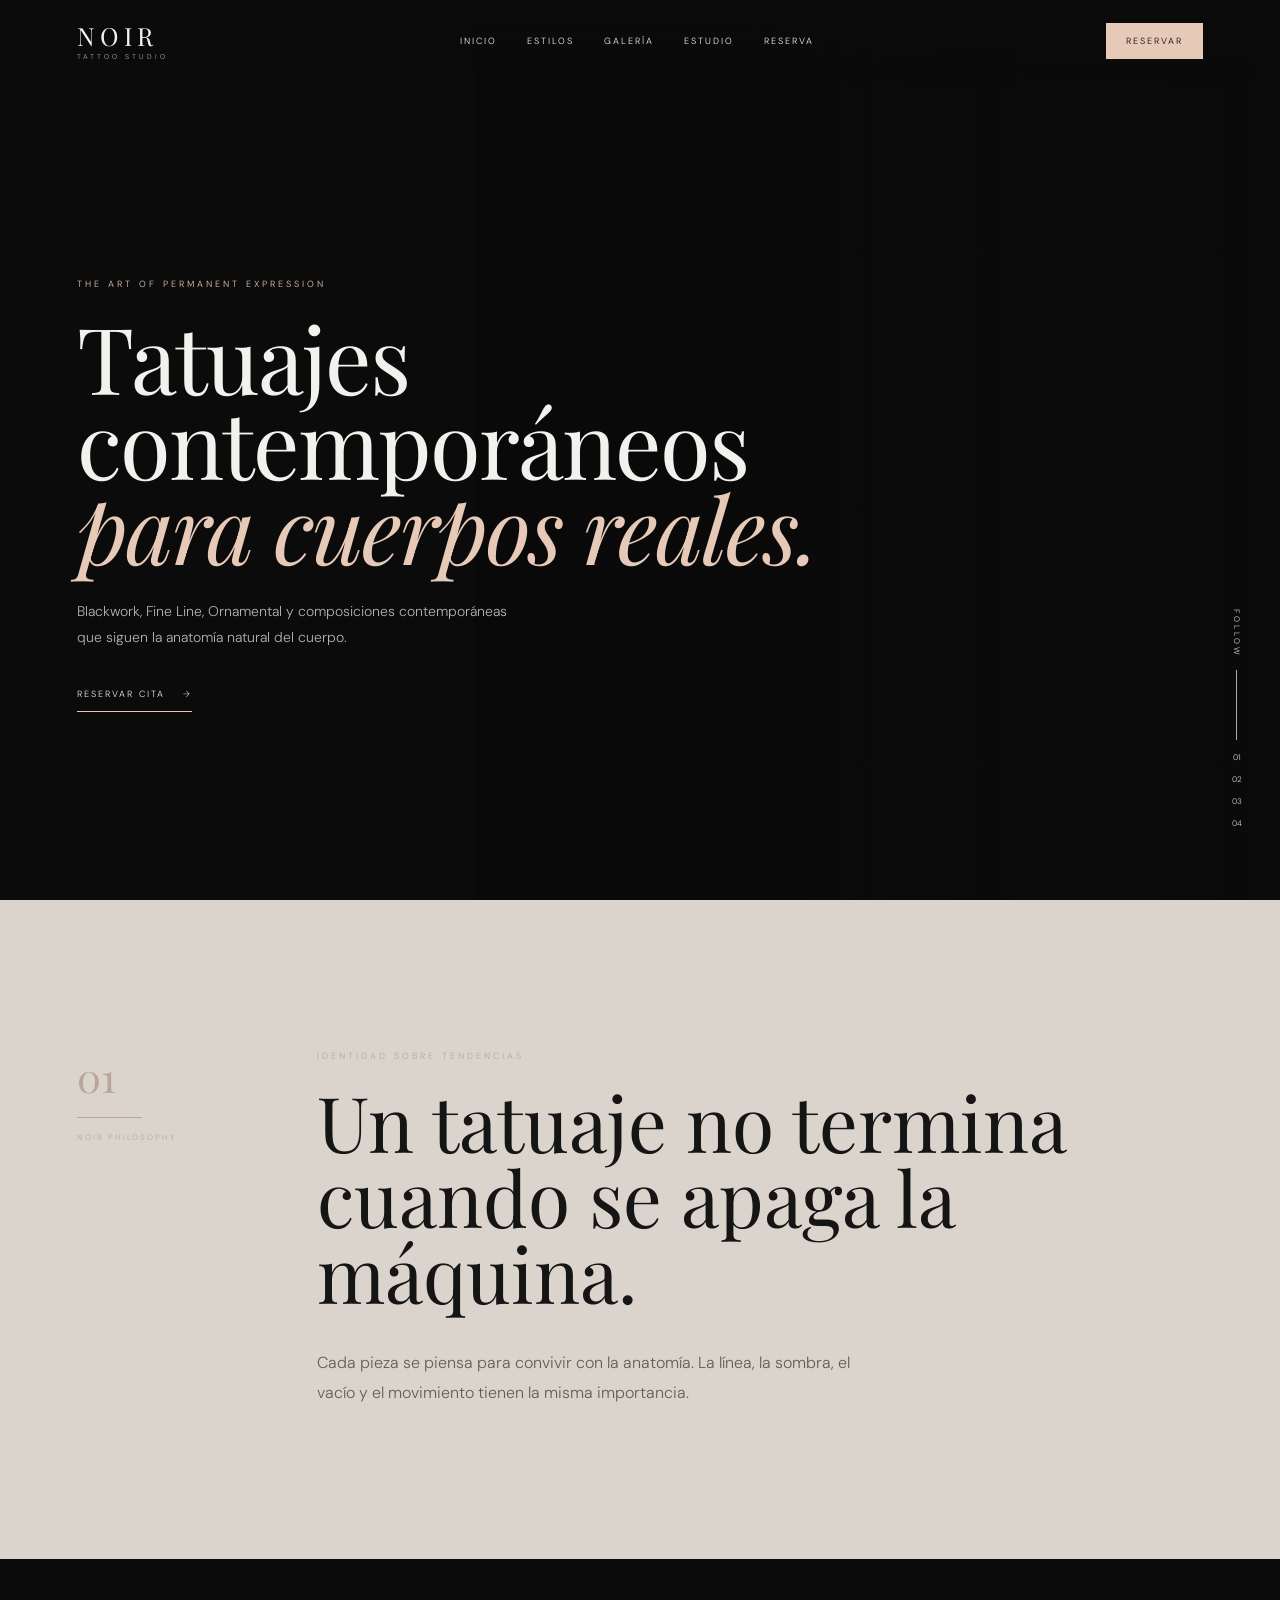
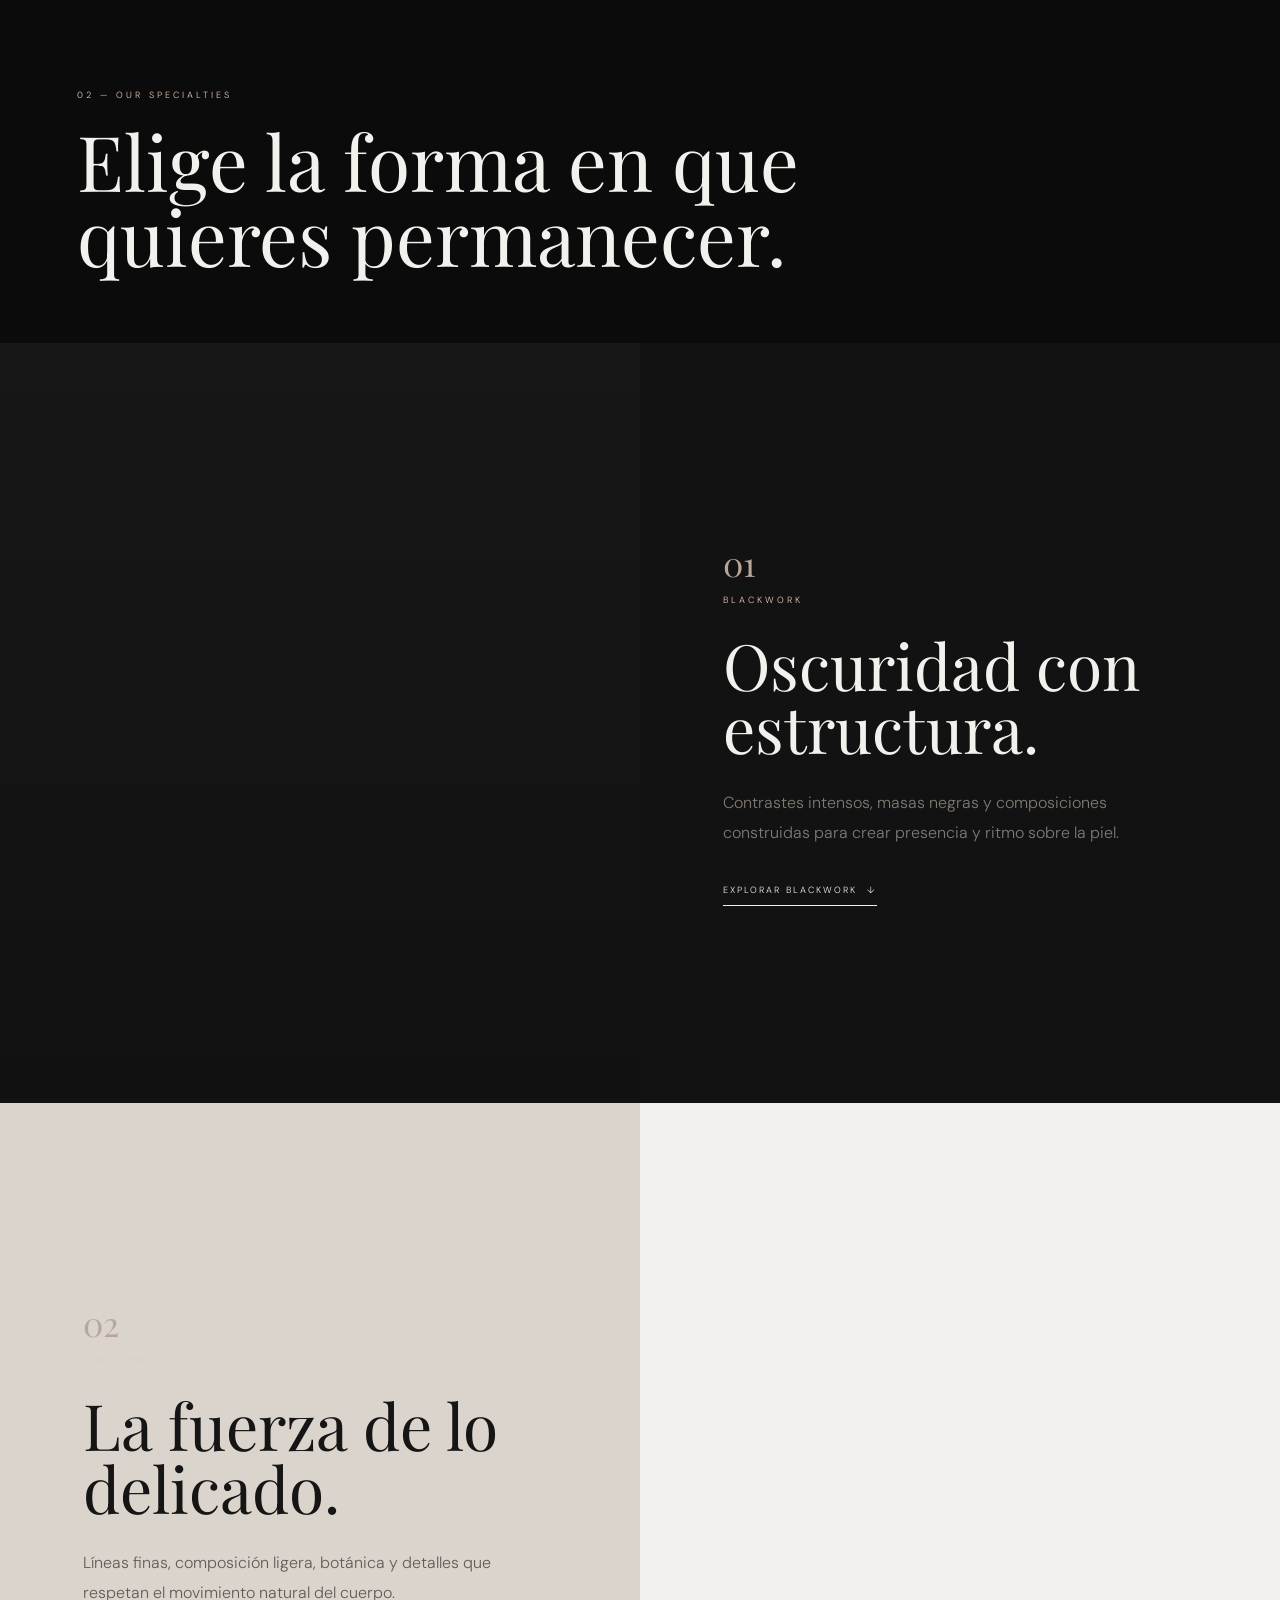
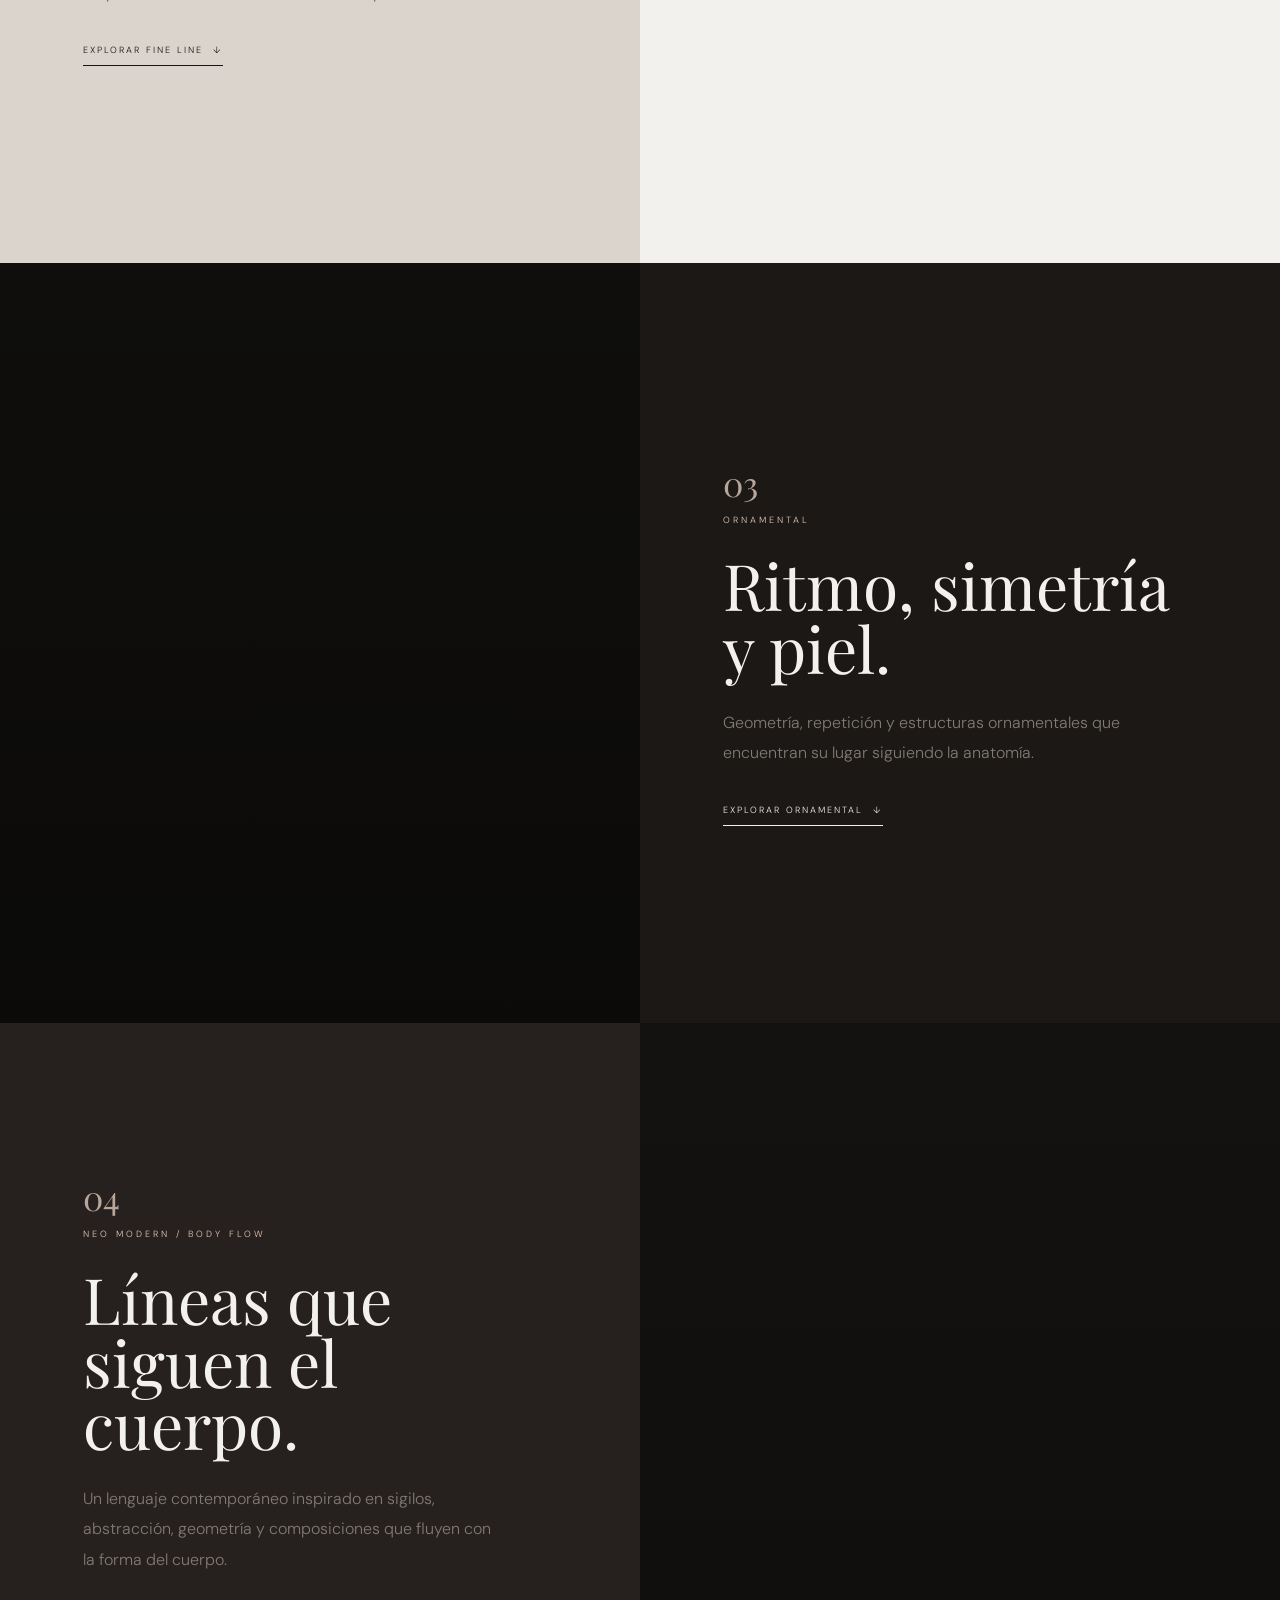
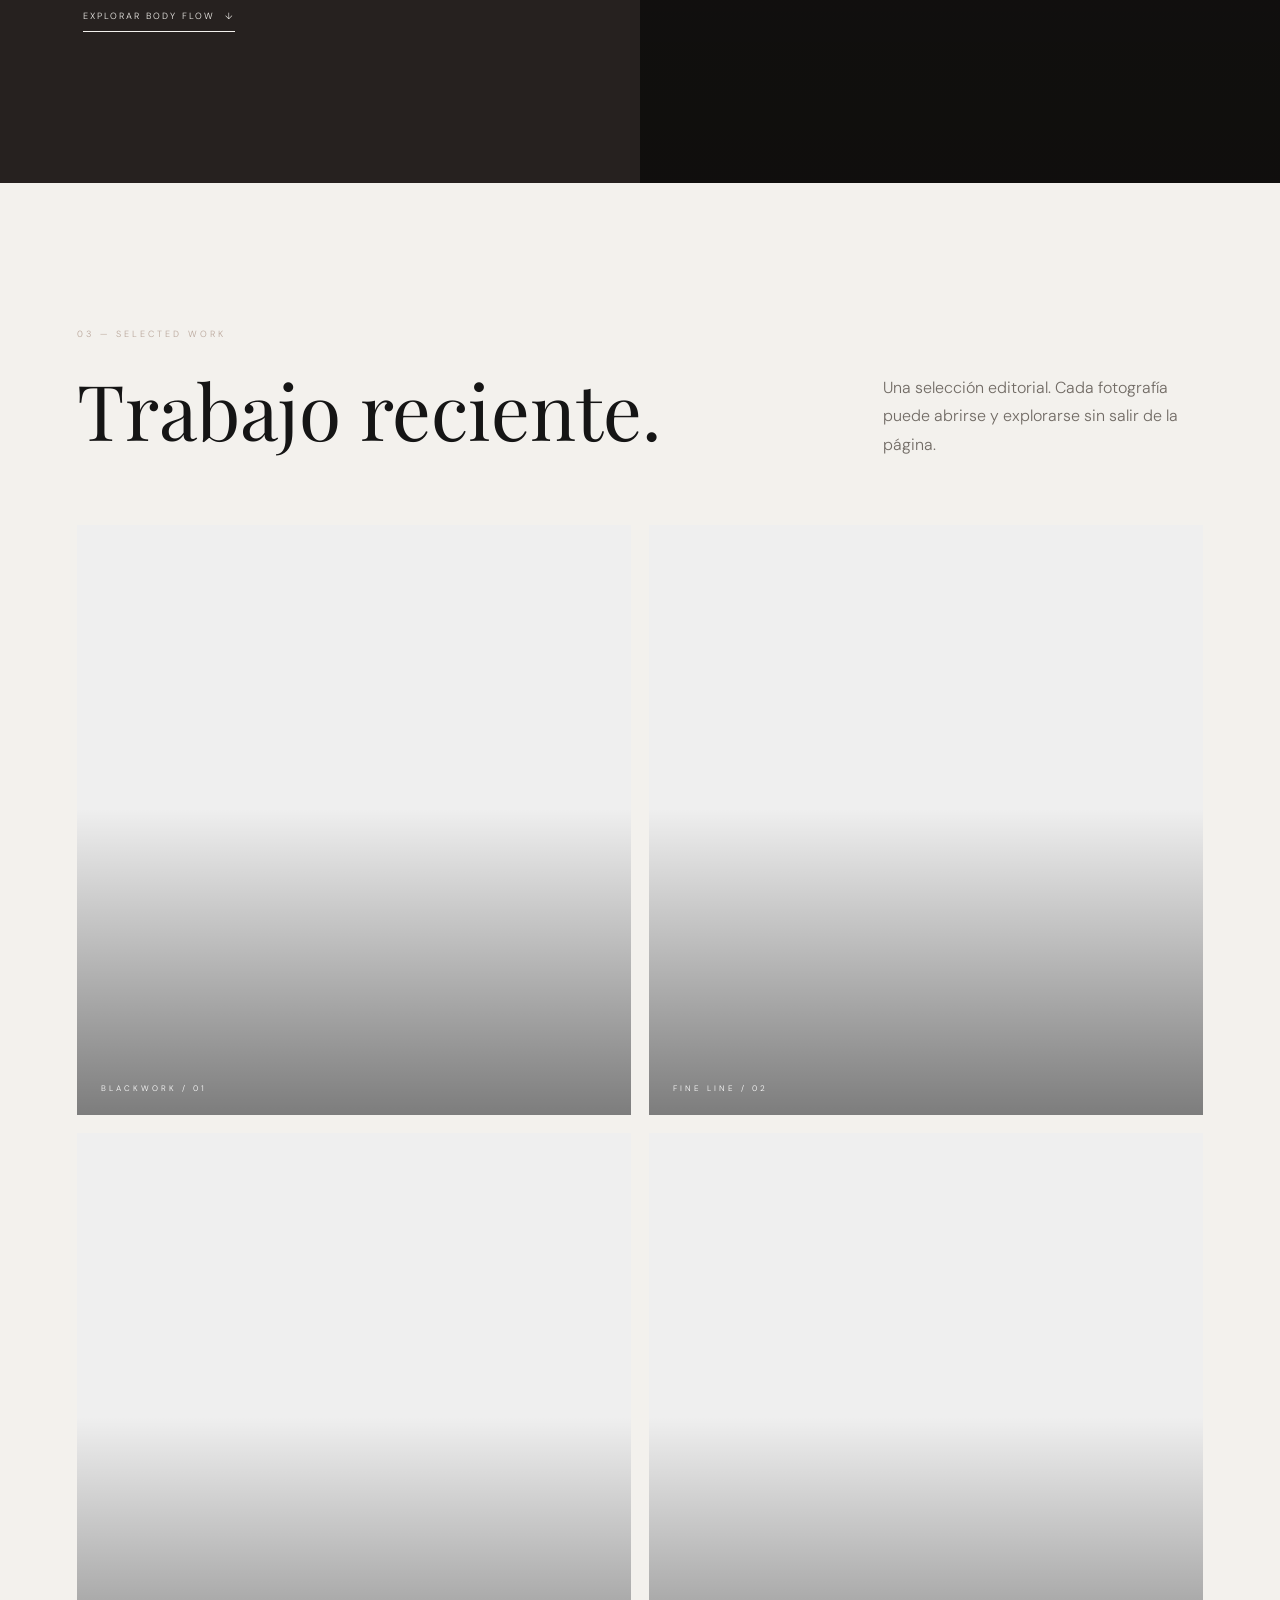
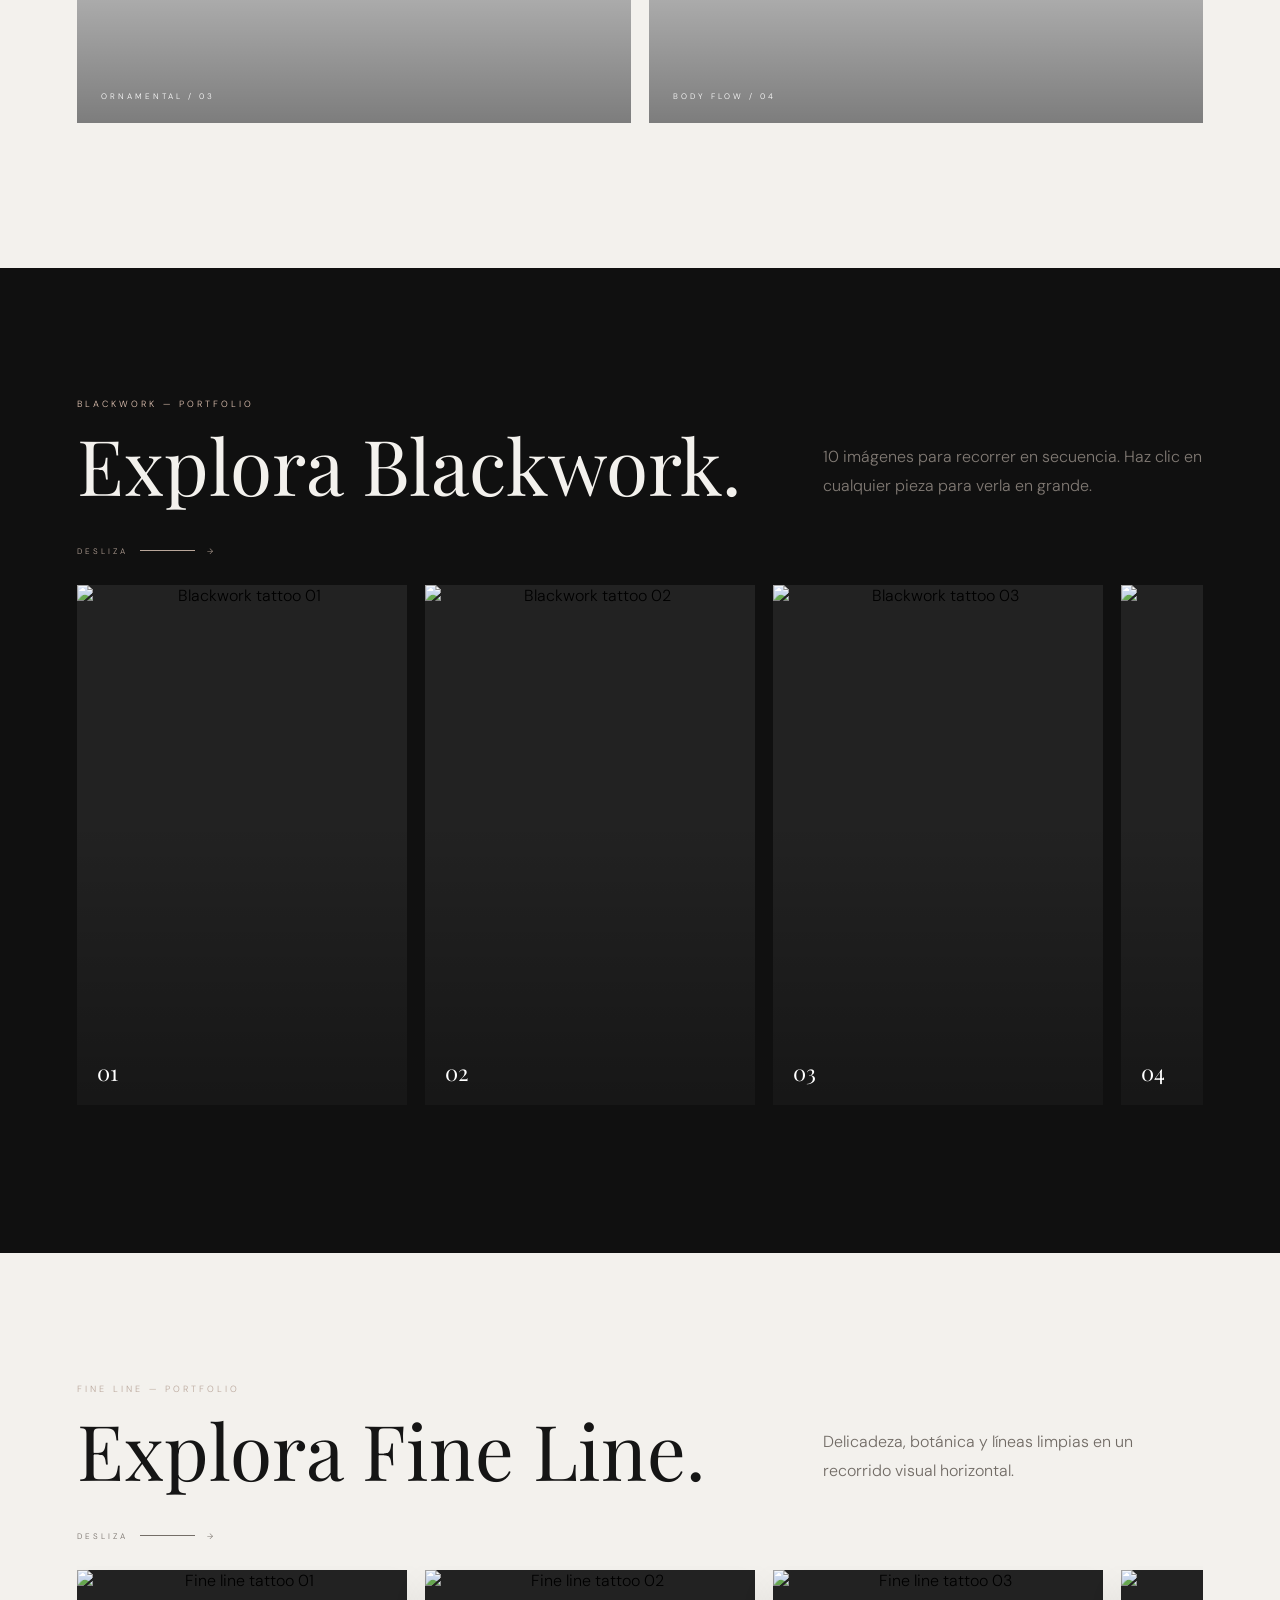
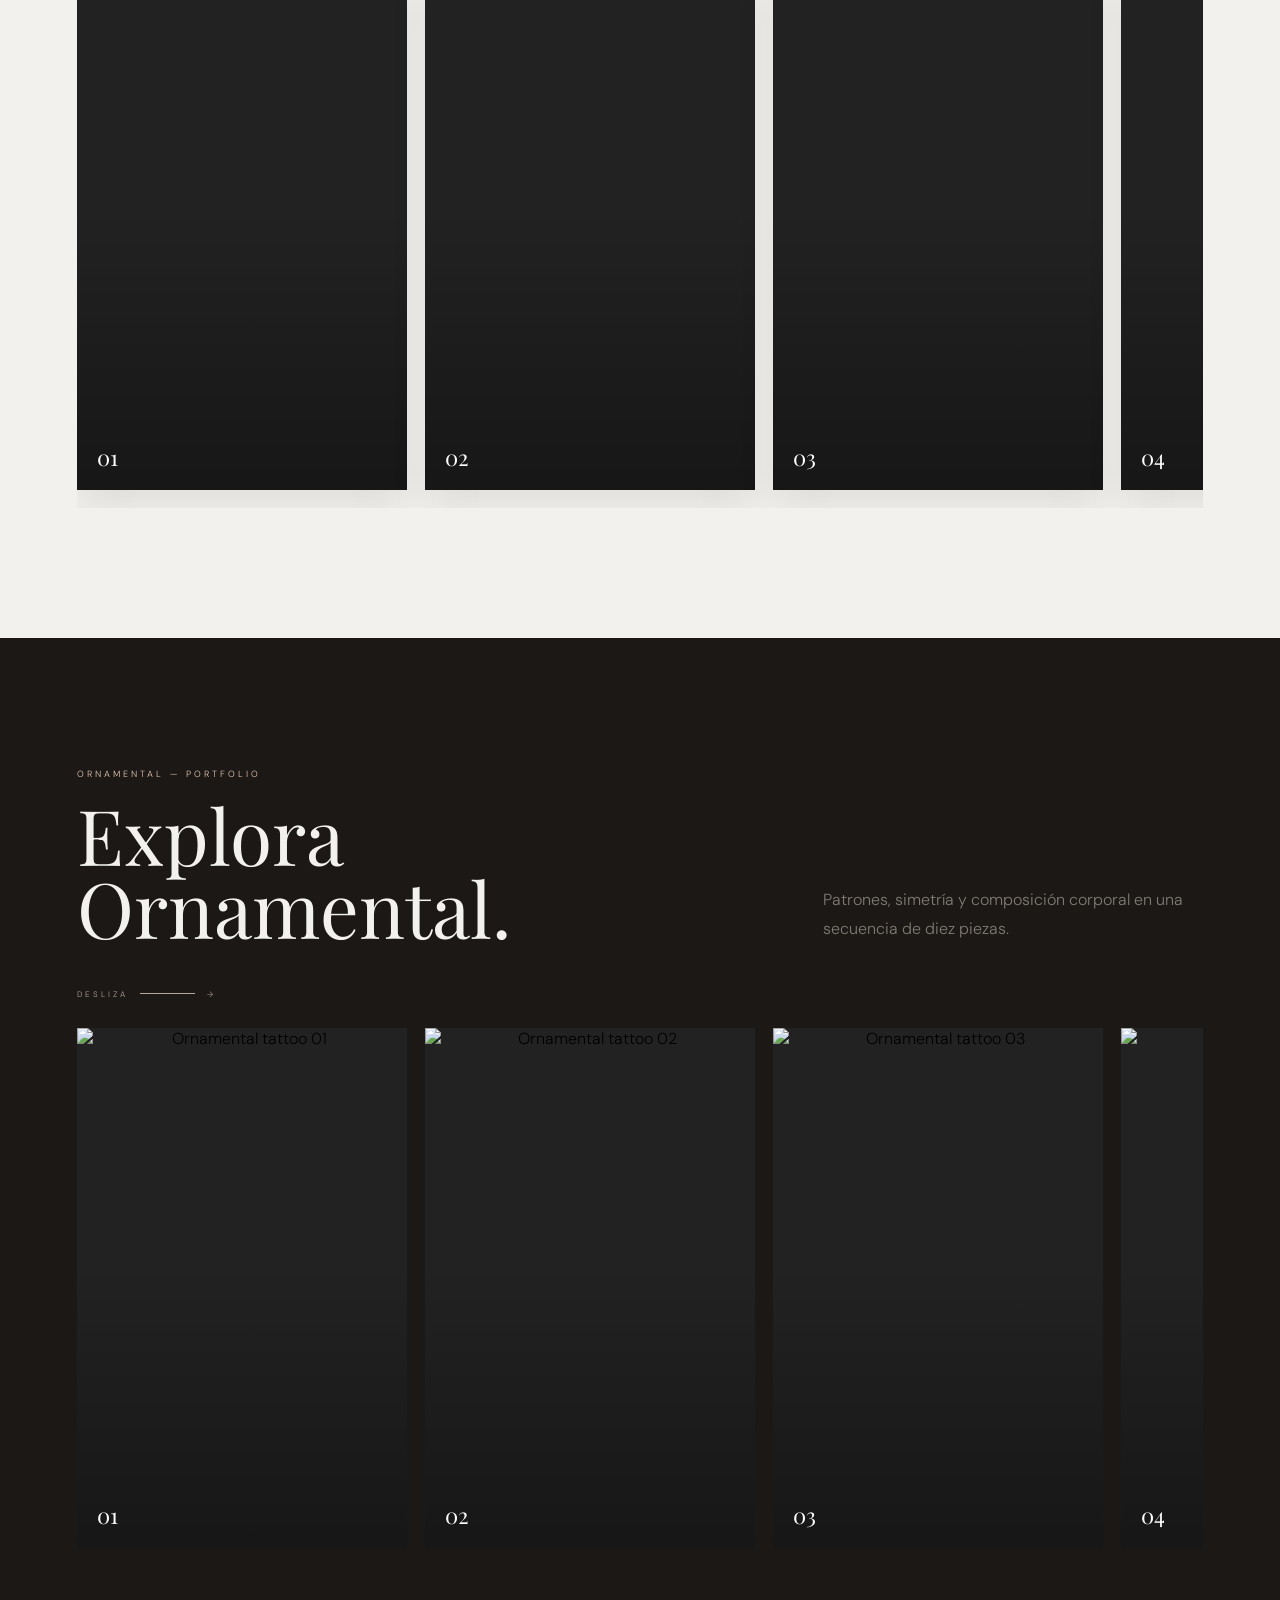
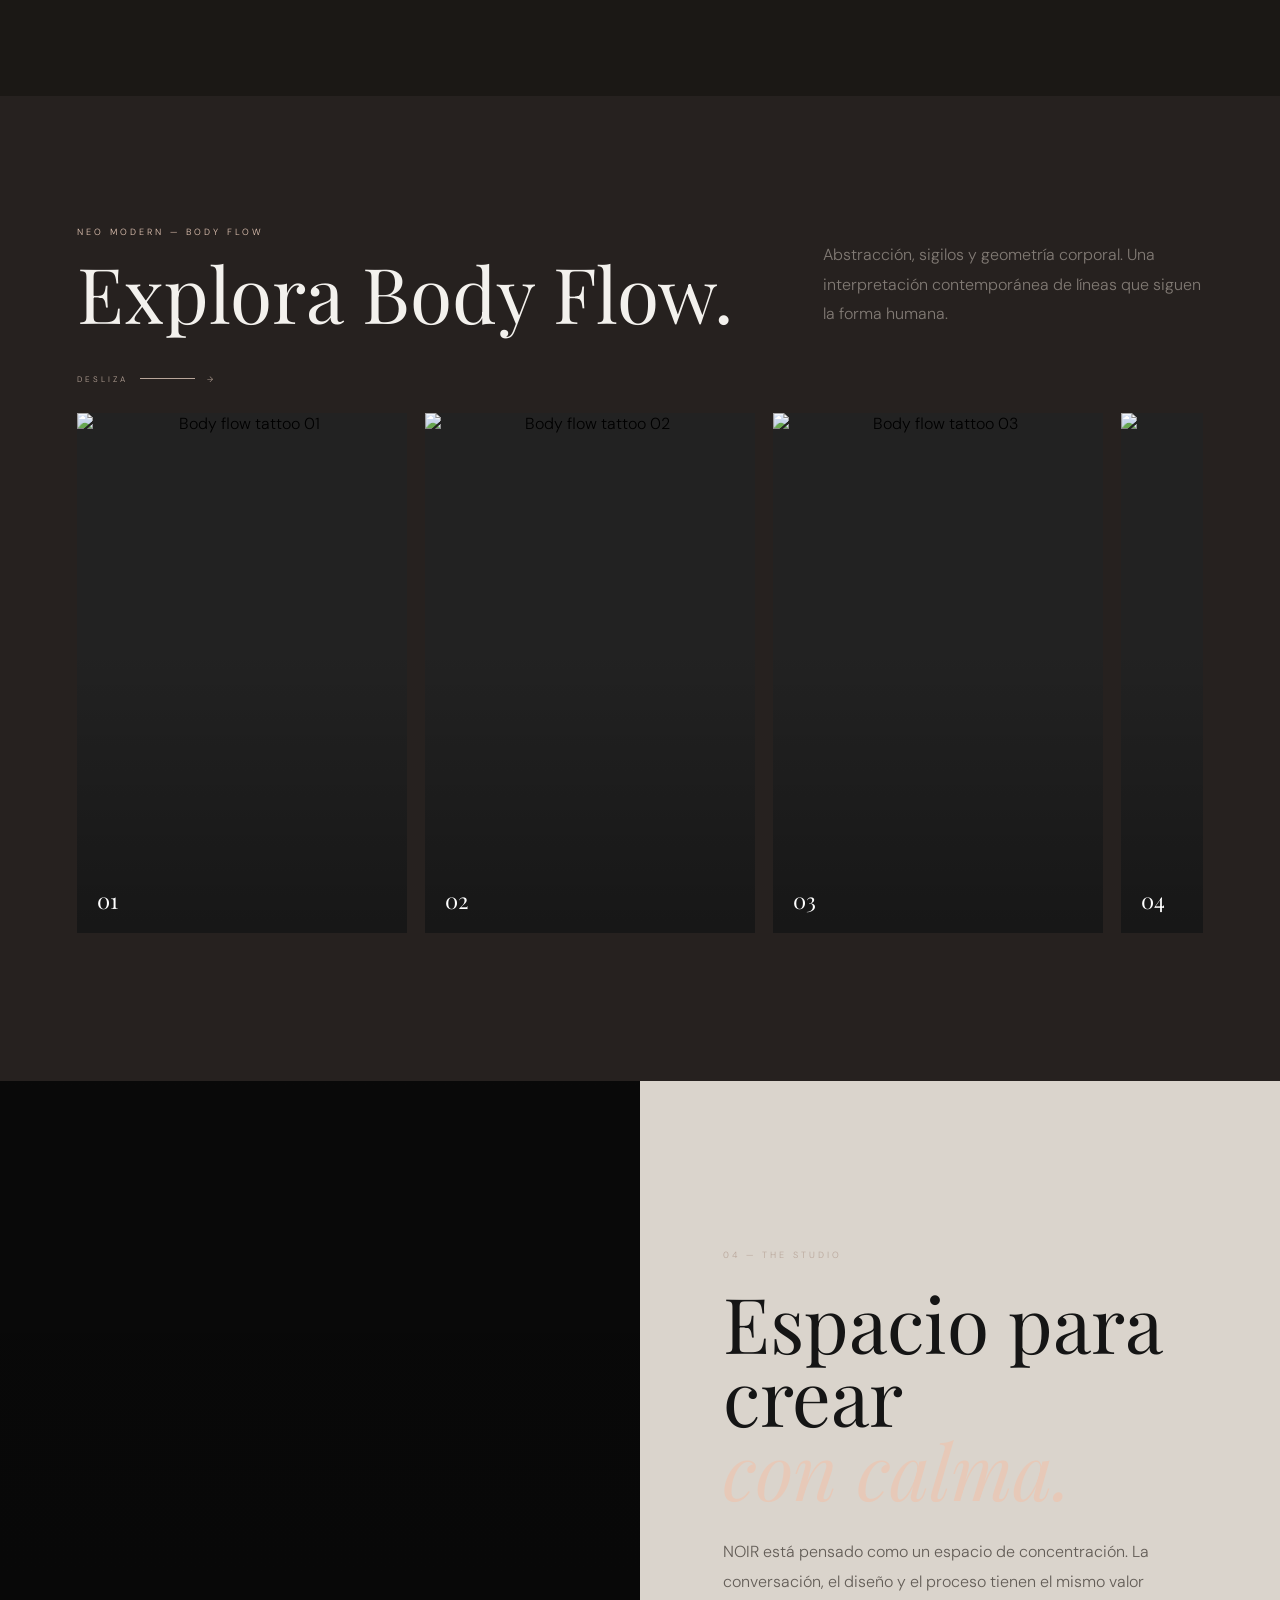
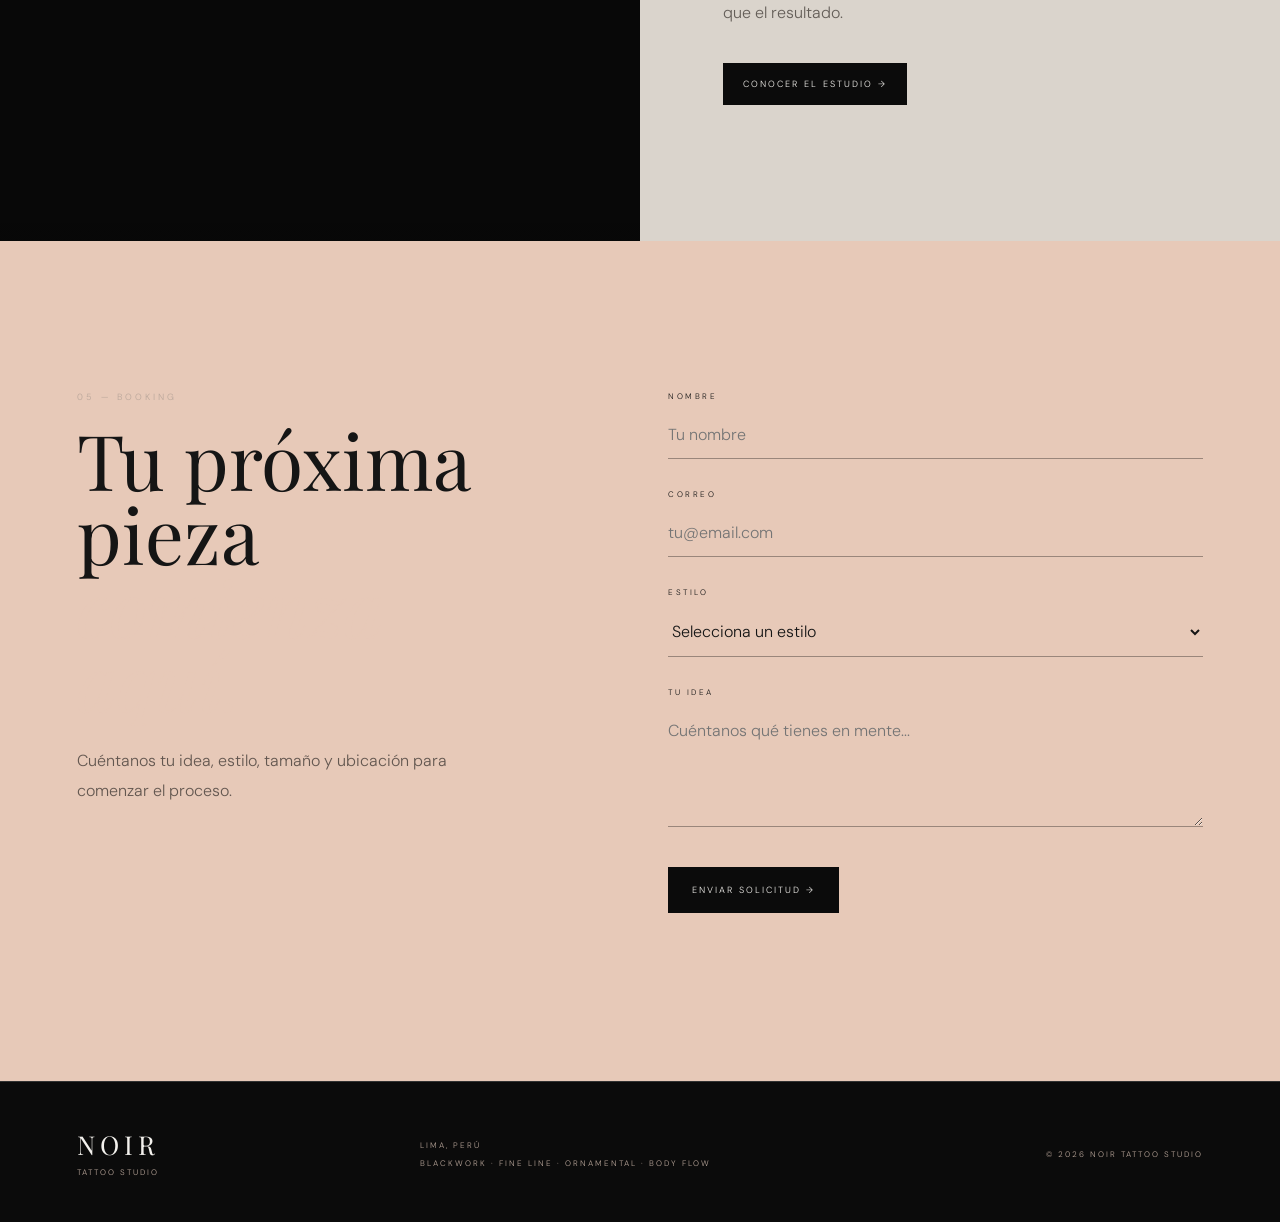
==== commit 5259e925: "Add files via upload" ====
--- a/index.html
+++ b/index.html
@@ -1,28 +1,341 @@
 <!DOCTYPE html>
 <html lang="es">
 <head>
-<meta charset="UTF-8"><meta name="viewport" content="width=device-width,initial-scale=1.0">
-<title>NOIR — Tattoo Studio</title><link rel="stylesheet" href="style.css">
+  <meta charset="UTF-8">
+  <meta name="viewport" content="width=device-width,initial-scale=1.0">
+  <meta name="theme-color" content="#0B0B0B">
+  <title>NOIR — Tattoo Studio</title>
+  <link rel="preconnect" href="https://images.pexels.com">
+  <link rel="stylesheet" href="style.css">
 </head>
 <body>
-<header class="header"><div class="frame header-inner">
-<a href="#inicio" class="logo"><span>NOIR</span><small>TATTOO STUDIO</small></a>
-<nav class="nav" id="nav"><a href="#inicio">Inicio</a><a href="#estilos">Estilos</a><a href="#galeria">Galería</a><a href="#estudio">Estudio</a><a href="#reserva">Reserva</a></nav>
-<a class="booking-button" href="#reserva">Reservar</a><button class="menu-mobile" id="menuButton">☰</button>
-</div></header>
+
+<header class="header">
+  <div class="frame header-inner">
+    <a href="#inicio" class="logo">
+      <span>NOIR</span>
+      <small>TATTOO STUDIO</small>
+    </a>
+
+    <nav class="nav" id="nav">
+      <a href="#inicio">Inicio</a>
+      <a href="#estilos">Estilos</a>
+      <a href="#galeria">Galería</a>
+      <a href="#estudio">Estudio</a>
+      <a href="#reserva">Reserva</a>
+    </nav>
+
+    <a class="booking-button" href="#reserva">Reservar</a>
+    <button class="menu-mobile" id="menuButton" aria-label="Abrir menú">☰</button>
+  </div>
+</header>
+
 <main>
-<section class="hero" id="inicio"><div class="hero-image"></div><div class="hero-overlay"></div><div class="frame hero-content">
-<p class="eyebrow">THE ART OF PERMANENT EXPRESSION</p><h1>Tatuajes contemporáneos <span>para cuerpos y pieles reales.</span></h1>
-<p class="hero-text">Blackwork, Fine Line y Ornamental. Diseños construidos con intención, precisión y una identidad que permanece.</p><a href="#reserva" class="text-button">RESERVAR CITA <span>→</span></a>
-</div><div class="hero-side"><span>FOLLOW</span><div></div><a href="#galeria">01</a><a href="#estudio">02</a><a href="#reserva">03</a></div></section>
-<section class="manifesto"><div class="frame manifesto-grid"><div class="section-index"><span>01</span><div></div><small>NOIR PHILOSOPHY</small></div><div class="manifesto-content"><p class="eyebrow dark">IDENTIDAD SOBRE TENDENCIAS</p><h2>Un tatuaje no termina cuando se apaga la máquina.</h2><p>Creemos en piezas que acompañan a la persona durante años. Cada línea, sombra y espacio se trabaja desde el equilibrio entre técnica, cuerpo e identidad.</p></div></div></section>
-<section class="styles" id="estilos"><div class="frame section-heading"><p class="eyebrow">02 — OUR SPECIALTIES</p><h2>Elige la forma en que quieres permanecer.</h2></div>
-<article class="style-block blackwork"><div class="style-image image-blackwork"></div><div class="style-content"><div class="content-frame"><p class="style-number">01</p><p class="style-label">BLACKWORK</p><h3>Oscuridad con estructura.</h3><p>Contrastes intensos, masas negras y composiciones pensadas para crear presencia. El negro no rellena: construye.</p><a href="#reserva">EXPLORAR BLACKWORK →</a></div></div></article>
-<article class="style-block fine-line"><div class="style-content"><div class="content-frame"><p class="style-number">02</p><p class="style-label">FINE LINE</p><h3>La fuerza de lo delicado.</h3><p>Líneas finas, composición ligera y detalles que respetan el movimiento natural del cuerpo. Minimalismo que no pasa desapercibido.</p><a href="#reserva">EXPLORAR FINE LINE →</a></div></div><div class="style-image image-fineline"></div></article>
-<article class="style-block ornamental"><div class="style-image image-ornamental"></div><div class="style-content"><div class="content-frame"><p class="style-number">03</p><p class="style-label">ORNAMENTAL</p><h3>Ritmo, simetría y piel.</h3><p>Formas inspiradas en la repetición, la geometría y el equilibrio. Cada composición encuentra su lugar en la anatomía.</p><a href="#reserva">EXPLORAR ORNAMENTAL →</a></div></div></article></section>
-<section class="gallery" id="galeria"><div class="frame"><div class="gallery-header"><div><p class="eyebrow">03 — SELECTED WORK</p><h2>Trabajo reciente.</h2></div><p>Una selección de piezas donde el cuerpo, la línea y el espacio trabajan juntos.</p></div><div class="gallery-grid"><div class="gallery-card gallery-1"><span>BLACKWORK / 01</span></div><div class="gallery-card gallery-2"><span>FINE LINE / 02</span></div><div class="gallery-card gallery-3"><span>ORNAMENTAL / 03</span></div><div class="gallery-card gallery-4"><span>DETAIL / 04</span></div></div></div></section>
-<section class="studio" id="estudio"><div class="studio-image"></div><div class="studio-content"><div class="content-frame"><p class="eyebrow dark">04 — THE STUDIO</p><h2>Espacio para crear <span>con calma.</span></h2><p>NOIR está pensado como un espacio de concentración. La conversación, el diseño y el proceso tienen el mismo valor que el resultado final.</p><a href="#reserva" class="dark-button">CONOCER EL ESTUDIO →</a></div></div></section>
-<section class="booking" id="reserva"><div class="frame booking-layout"><div class="booking-copy"><p class="eyebrow dark">05 — BOOKING</p><h2>Tu próxima pieza <span>comienza aquí.</span></h2><p>Cuéntanos tu idea. Revisaremos el estilo, tamaño, ubicación y disponibilidad para comenzar el proceso.</p></div><form class="booking-form" id="bookingForm"><div class="form-group"><label>Nombre</label><input required placeholder="Tu nombre"></div><div class="form-group"><label>Correo</label><input type="email" required placeholder="tu@email.com"></div><div class="form-group"><label>Estilo</label><select required><option value="">Selecciona un estilo</option><option>Blackwork</option><option>Fine Line</option><option>Ornamental</option><option>Otro / Consulta</option></select></div><div class="form-group"><label>Tu idea</label><textarea required placeholder="Cuéntanos qué tienes en mente..."></textarea></div><button>ENVIAR SOLICITUD →</button><p class="form-message" id="formMessage"></p></form></div></section>
+
+  <!-- HERO -->
+  <section class="hero" id="inicio">
+    <div class="hero-image"></div>
+    <div class="hero-overlay"></div>
+
+    <div class="frame hero-content reveal">
+      <p class="eyebrow">THE ART OF PERMANENT EXPRESSION</p>
+      <h1>Tatuajes contemporáneos <span>para cuerpos reales.</span></h1>
+      <p class="hero-text">
+        Blackwork, Fine Line, Ornamental y composiciones contemporáneas
+        que siguen la anatomía natural del cuerpo.
+      </p>
+      <a href="#reserva" class="text-button">RESERVAR CITA <span>→</span></a>
+    </div>
+
+    <div class="hero-side" aria-hidden="true">
+      <span>FOLLOW</span><div></div>
+      <a href="#blackwork-gallery">01</a>
+      <a href="#fine-line-gallery">02</a>
+      <a href="#ornamental-gallery">03</a>
+      <a href="#sigil-gallery">04</a>
+    </div>
+  </section>
+
+  <!-- MANIFESTO -->
+  <section class="manifesto">
+    <div class="frame manifesto-grid reveal">
+      <div class="section-index">
+        <span>01</span><div></div><small>NOIR PHILOSOPHY</small>
+      </div>
+
+      <div class="manifesto-content">
+        <p class="eyebrow dark">IDENTIDAD SOBRE TENDENCIAS</p>
+        <h2>Un tatuaje no termina cuando se apaga la máquina.</h2>
+        <p>
+          Cada pieza se piensa para convivir con la anatomía. La línea,
+          la sombra, el vacío y el movimiento tienen la misma importancia.
+        </p>
+      </div>
+    </div>
+  </section>
+
+  <!-- STYLES -->
+  <section class="styles" id="estilos">
+    <div class="frame section-heading reveal">
+      <p class="eyebrow">02 — OUR SPECIALTIES</p>
+      <h2>Elige la forma en que quieres permanecer.</h2>
+    </div>
+
+    <!-- BLACKWORK -->
+    <article class="style-block blackwork">
+      <div class="style-image image-blackwork parallax"></div>
+      <div class="style-content">
+        <div class="content-frame reveal">
+          <p class="style-number">01</p>
+          <p class="style-label">BLACKWORK</p>
+          <h3>Oscuridad con estructura.</h3>
+          <p>
+            Contrastes intensos, masas negras y composiciones construidas
+            para crear presencia y ritmo sobre la piel.
+          </p>
+          <a href="#blackwork-gallery">EXPLORAR BLACKWORK <span>↓</span></a>
+        </div>
+      </div>
+    </article>
+
+    <!-- FINE LINE -->
+    <article class="style-block fine-line">
+      <div class="style-content">
+        <div class="content-frame reveal">
+          <p class="style-number">02</p>
+          <p class="style-label">FINE LINE</p>
+          <h3>La fuerza de lo delicado.</h3>
+          <p>
+            Líneas finas, composición ligera, botánica y detalles que respetan
+            el movimiento natural del cuerpo.
+          </p>
+          <a href="#fine-line-gallery">EXPLORAR FINE LINE <span>↓</span></a>
+        </div>
+      </div>
+      <div class="style-image image-fineline parallax"></div>
+    </article>
+
+    <!-- ORNAMENTAL -->
+    <article class="style-block ornamental">
+      <div class="style-image image-ornamental parallax"></div>
+      <div class="style-content">
+        <div class="content-frame reveal">
+          <p class="style-number">03</p>
+          <p class="style-label">ORNAMENTAL</p>
+          <h3>Ritmo, simetría y piel.</h3>
+          <p>
+            Geometría, repetición y estructuras ornamentales que encuentran
+            su lugar siguiendo la anatomía.
+          </p>
+          <a href="#ornamental-gallery">EXPLORAR ORNAMENTAL <span>↓</span></a>
+        </div>
+      </div>
+    </article>
+
+    <!-- CONTEMPORARY BODY FLOW -->
+    <article class="style-block sigilism">
+      <div class="style-content">
+        <div class="content-frame reveal">
+          <p class="style-number">04</p>
+          <p class="style-label">NEO MODERN / BODY FLOW</p>
+          <h3>Líneas que siguen el cuerpo.</h3>
+          <p>
+            Un lenguaje contemporáneo inspirado en sigilos, abstracción,
+            geometría y composiciones que fluyen con la forma del cuerpo.
+          </p>
+          <a href="#sigil-gallery">EXPLORAR BODY FLOW <span>↓</span></a>
+        </div>
+      </div>
+      <div class="style-image image-sigil parallax"></div>
+    </article>
+  </section>
+
+  <!-- GENERAL GALLERY -->
+  <section class="gallery" id="galeria">
+    <div class="frame">
+      <div class="gallery-header reveal">
+        <div>
+          <p class="eyebrow dark">03 — SELECTED WORK</p>
+          <h2>Trabajo reciente.</h2>
+        </div>
+        <p>
+          Una selección editorial. Cada fotografía puede abrirse y explorarse
+          sin salir de la página.
+        </p>
+      </div>
+
+      <div class="gallery-grid reveal">
+        <button class="gallery-card gallery-1 lightbox-trigger" data-src="https://images.pexels.com/photos/14565781/pexels-photo-14565781.jpeg?auto=compress&cs=tinysrgb&w=1600" data-alt="Trabajo Blackwork"><span>BLACKWORK / 01</span></button>
+        <button class="gallery-card gallery-2 lightbox-trigger" data-src="https://images.pexels.com/photos/9356536/pexels-photo-9356536.jpeg?auto=compress&cs=tinysrgb&w=1600" data-alt="Trabajo Fine Line"><span>FINE LINE / 02</span></button>
+        <button class="gallery-card gallery-3 lightbox-trigger" data-src="https://images.pexels.com/photos/4096103/pexels-photo-4096103.jpeg?auto=compress&cs=tinysrgb&w=1600" data-alt="Trabajo Ornamental"><span>ORNAMENTAL / 03</span></button>
+        <button class="gallery-card gallery-4 lightbox-trigger" data-src="https://images.pexels.com/photos/8349189/pexels-photo-8349189.jpeg?auto=compress&cs=tinysrgb&w=1600" data-alt="Trabajo Body Flow"><span>BODY FLOW / 04</span></button>
+      </div>
+    </div>
+  </section>
+
+  <!-- BLACKWORK GALLERY -->
+  <section class="style-gallery dark-gallery" id="blackwork-gallery">
+    <div class="frame">
+      <div class="style-gallery-head reveal">
+        <div><p class="eyebrow">BLACKWORK — PORTFOLIO</p><h2>Explora Blackwork.</h2></div>
+        <p>10 imágenes para recorrer en secuencia. Haz clic en cualquier pieza para verla en grande.</p>
+      </div>
+
+      <div class="scroll-hint reveal"><span>DESLIZA</span><div></div><span>→</span></div>
+
+      <div class="photo-rail reveal">
+        <button class="portfolio-photo lightbox-trigger" data-src="https://images.pexels.com/photos/20519298/pexels-photo-20519298.jpeg?auto=compress&cs=tinysrgb&w=1600" data-alt="Blackwork 01"><img loading="lazy" src="https://images.pexels.com/photos/20519298/pexels-photo-20519298.jpeg?auto=compress&cs=tinysrgb&w=900" alt="Blackwork tattoo 01"><span>01</span></button>
+        <button class="portfolio-photo lightbox-trigger" data-src="https://images.pexels.com/photos/35833285/pexels-photo-35833285.jpeg?auto=compress&cs=tinysrgb&w=1600" data-alt="Blackwork 02"><img loading="lazy" src="https://images.pexels.com/photos/35833285/pexels-photo-35833285.jpeg?auto=compress&cs=tinysrgb&w=900" alt="Blackwork tattoo 02"><span>02</span></button>
+        <button class="portfolio-photo lightbox-trigger" data-src="https://images.pexels.com/photos/8349203/pexels-photo-8349203.jpeg?auto=compress&cs=tinysrgb&w=1600" data-alt="Blackwork 03"><img loading="lazy" src="https://images.pexels.com/photos/8349203/pexels-photo-8349203.jpeg?auto=compress&cs=tinysrgb&w=900" alt="Blackwork tattoo 03"><span>03</span></button>
+        <button class="portfolio-photo lightbox-trigger" data-src="https://images.pexels.com/photos/14565781/pexels-photo-14565781.jpeg?auto=compress&cs=tinysrgb&w=1600" data-alt="Blackwork 04"><img loading="lazy" src="https://images.pexels.com/photos/14565781/pexels-photo-14565781.jpeg?auto=compress&cs=tinysrgb&w=900" alt="Blackwork tattoo 04"><span>04</span></button>
+        <button class="portfolio-photo lightbox-trigger" data-src="https://images.pexels.com/photos/15303270/pexels-photo-15303270.jpeg?auto=compress&cs=tinysrgb&w=1600" data-alt="Blackwork 05"><img loading="lazy" src="https://images.pexels.com/photos/15303270/pexels-photo-15303270.jpeg?auto=compress&cs=tinysrgb&w=900" alt="Blackwork tattoo 05"><span>05</span></button>
+        <button class="portfolio-photo lightbox-trigger" data-src="https://images.pexels.com/photos/8349196/pexels-photo-8349196.jpeg?auto=compress&cs=tinysrgb&w=1600" data-alt="Blackwork 06"><img loading="lazy" src="https://images.pexels.com/photos/8349196/pexels-photo-8349196.jpeg?auto=compress&cs=tinysrgb&w=900" alt="Blackwork tattoo 06"><span>06</span></button>
+        <button class="portfolio-photo lightbox-trigger" data-src="https://images.pexels.com/photos/17972849/pexels-photo-17972849.jpeg?auto=compress&cs=tinysrgb&w=1600" data-alt="Blackwork 07"><img loading="lazy" src="https://images.pexels.com/photos/17972849/pexels-photo-17972849.jpeg?auto=compress&cs=tinysrgb&w=900" alt="Blackwork tattoo 07"><span>07</span></button>
+        <button class="portfolio-photo lightbox-trigger" data-src="https://images.pexels.com/photos/325152/pexels-photo-325152.jpeg?auto=compress&cs=tinysrgb&w=1600" data-alt="Blackwork 08"><img loading="lazy" src="https://images.pexels.com/photos/325152/pexels-photo-325152.jpeg?auto=compress&cs=tinysrgb&w=900" alt="Blackwork tattoo 08"><span>08</span></button>
+        <button class="portfolio-photo lightbox-trigger" data-src="https://images.pexels.com/photos/29251836/pexels-photo-29251836.jpeg?auto=compress&cs=tinysrgb&w=1600" data-alt="Blackwork 09"><img loading="lazy" src="https://images.pexels.com/photos/29251836/pexels-photo-29251836.jpeg?auto=compress&cs=tinysrgb&w=900" alt="Blackwork tattoo 09"><span>09</span></button>
+        <button class="portfolio-photo lightbox-trigger" data-src="https://images.pexels.com/photos/4125588/pexels-photo-4125588.jpeg?auto=compress&cs=tinysrgb&w=1600" data-alt="Blackwork 10"><img loading="lazy" src="https://images.pexels.com/photos/4125588/pexels-photo-4125588.jpeg?auto=compress&cs=tinysrgb&w=900" alt="Blackwork tattoo 10"><span>10</span></button>
+      </div>
+    </div>
+  </section>
+
+  <!-- FINE LINE GALLERY -->
+  <section class="style-gallery light-gallery" id="fine-line-gallery">
+    <div class="frame">
+      <div class="style-gallery-head reveal">
+        <div><p class="eyebrow dark">FINE LINE — PORTFOLIO</p><h2>Explora Fine Line.</h2></div>
+        <p>Delicadeza, botánica y líneas limpias en un recorrido visual horizontal.</p>
+      </div>
+
+      <div class="scroll-hint dark reveal"><span>DESLIZA</span><div></div><span>→</span></div>
+
+      <div class="photo-rail reveal">
+        <button class="portfolio-photo lightbox-trigger" data-src="https://images.pexels.com/photos/9356536/pexels-photo-9356536.jpeg?auto=compress&cs=tinysrgb&w=1600" data-alt="Fine Line 01"><img loading="lazy" src="https://images.pexels.com/photos/9356536/pexels-photo-9356536.jpeg?auto=compress&cs=tinysrgb&w=900" alt="Fine line tattoo 01"><span>01</span></button>
+        <button class="portfolio-photo lightbox-trigger" data-src="https://images.pexels.com/photos/9079557/pexels-photo-9079557.jpeg?auto=compress&cs=tinysrgb&w=1600" data-alt="Fine Line 02"><img loading="lazy" src="https://images.pexels.com/photos/9079557/pexels-photo-9079557.jpeg?auto=compress&cs=tinysrgb&w=900" alt="Fine line tattoo 02"><span>02</span></button>
+        <button class="portfolio-photo lightbox-trigger" data-src="https://images.pexels.com/photos/19596896/pexels-photo-19596896.jpeg?auto=compress&cs=tinysrgb&w=1600" data-alt="Fine Line 03"><img loading="lazy" src="https://images.pexels.com/photos/19596896/pexels-photo-19596896.jpeg?auto=compress&cs=tinysrgb&w=900" alt="Fine line tattoo 03"><span>03</span></button>
+        <button class="portfolio-photo lightbox-trigger" data-src="https://images.pexels.com/photos/13431878/pexels-photo-13431878.jpeg?auto=compress&cs=tinysrgb&w=1600" data-alt="Fine Line 04"><img loading="lazy" src="https://images.pexels.com/photos/13431878/pexels-photo-13431878.jpeg?auto=compress&cs=tinysrgb&w=900" alt="Fine line tattoo 04"><span>04</span></button>
+        <button class="portfolio-photo lightbox-trigger" data-src="https://images.pexels.com/photos/13578476/pexels-photo-13578476.jpeg?auto=compress&cs=tinysrgb&w=1600" data-alt="Fine Line 05"><img loading="lazy" src="https://images.pexels.com/photos/13578476/pexels-photo-13578476.jpeg?auto=compress&cs=tinysrgb&w=900" alt="Fine line tattoo 05"><span>05</span></button>
+        <button class="portfolio-photo lightbox-trigger" data-src="https://images.pexels.com/photos/7548023/pexels-photo-7548023.jpeg?auto=compress&cs=tinysrgb&w=1600" data-alt="Fine Line 06"><img loading="lazy" src="https://images.pexels.com/photos/7548023/pexels-photo-7548023.jpeg?auto=compress&cs=tinysrgb&w=900" alt="Fine line tattoo 06"><span>06</span></button>
+        <button class="portfolio-photo lightbox-trigger" data-src="https://images.pexels.com/photos/2255663/pexels-photo-2255663.jpeg?auto=compress&cs=tinysrgb&w=1600" data-alt="Fine Line 07"><img loading="lazy" src="https://images.pexels.com/photos/2255663/pexels-photo-2255663.jpeg?auto=compress&cs=tinysrgb&w=900" alt="Fine line tattoo 07"><span>07</span></button>
+        <button class="portfolio-photo lightbox-trigger" data-src="https://images.pexels.com/photos/3295586/pexels-photo-3295586.jpeg?auto=compress&cs=tinysrgb&w=1600" data-alt="Fine Line 08"><img loading="lazy" src="https://images.pexels.com/photos/3295586/pexels-photo-3295586.jpeg?auto=compress&cs=tinysrgb&w=900" alt="Fine line tattoo 08"><span>08</span></button>
+        <button class="portfolio-photo lightbox-trigger" data-src="https://images.pexels.com/photos/8997750/pexels-photo-8997750.jpeg?auto=compress&cs=tinysrgb&w=1600" data-alt="Fine Line 09"><img loading="lazy" src="https://images.pexels.com/photos/8997750/pexels-photo-8997750.jpeg?auto=compress&cs=tinysrgb&w=900" alt="Fine line tattoo 09"><span>09</span></button>
+        <button class="portfolio-photo lightbox-trigger" data-src="https://images.pexels.com/photos/8187555/pexels-photo-8187555.jpeg?auto=compress&cs=tinysrgb&w=1600" data-alt="Fine Line 10"><img loading="lazy" src="https://images.pexels.com/photos/8187555/pexels-photo-8187555.jpeg?auto=compress&cs=tinysrgb&w=900" alt="Fine line tattoo 10"><span>10</span></button>
+      </div>
+    </div>
+  </section>
+
+  <!-- ORNAMENTAL GALLERY -->
+  <section class="style-gallery ornamental-gallery" id="ornamental-gallery">
+    <div class="frame">
+      <div class="style-gallery-head reveal">
+        <div><p class="eyebrow">ORNAMENTAL — PORTFOLIO</p><h2>Explora Ornamental.</h2></div>
+        <p>Patrones, simetría y composición corporal en una secuencia de diez piezas.</p>
+      </div>
+
+      <div class="scroll-hint reveal"><span>DESLIZA</span><div></div><span>→</span></div>
+
+      <div class="photo-rail reveal">
+        <button class="portfolio-photo lightbox-trigger" data-src="https://images.pexels.com/photos/5366118/pexels-photo-5366118.jpeg?auto=compress&cs=tinysrgb&w=1600" data-alt="Ornamental 01"><img loading="lazy" src="https://images.pexels.com/photos/5366118/pexels-photo-5366118.jpeg?auto=compress&cs=tinysrgb&w=900" alt="Ornamental tattoo 01"><span>01</span></button>
+        <button class="portfolio-photo lightbox-trigger" data-src="https://images.pexels.com/photos/3851326/pexels-photo-3851326.jpeg?auto=compress&cs=tinysrgb&w=1600" data-alt="Ornamental 02"><img loading="lazy" src="https://images.pexels.com/photos/3851326/pexels-photo-3851326.jpeg?auto=compress&cs=tinysrgb&w=900" alt="Ornamental tattoo 02"><span>02</span></button>
+        <button class="portfolio-photo lightbox-trigger" data-src="https://images.pexels.com/photos/12562858/pexels-photo-12562858.jpeg?auto=compress&cs=tinysrgb&w=1600" data-alt="Ornamental 03"><img loading="lazy" src="https://images.pexels.com/photos/12562858/pexels-photo-12562858.jpeg?auto=compress&cs=tinysrgb&w=900" alt="Ornamental tattoo 03"><span>03</span></button>
+        <button class="portfolio-photo lightbox-trigger" data-src="https://images.pexels.com/photos/7005799/pexels-photo-7005799.jpeg?auto=compress&cs=tinysrgb&w=1600" data-alt="Ornamental 04"><img loading="lazy" src="https://images.pexels.com/photos/7005799/pexels-photo-7005799.jpeg?auto=compress&cs=tinysrgb&w=900" alt="Ornamental tattoo 04"><span>04</span></button>
+        <button class="portfolio-photo lightbox-trigger" data-src="https://images.pexels.com/photos/28702080/pexels-photo-28702080.jpeg?auto=compress&cs=tinysrgb&w=1600" data-alt="Ornamental 05"><img loading="lazy" src="https://images.pexels.com/photos/28702080/pexels-photo-28702080.jpeg?auto=compress&cs=tinysrgb&w=900" alt="Ornamental tattoo 05"><span>05</span></button>
+        <button class="portfolio-photo lightbox-trigger" data-src="https://images.pexels.com/photos/4096103/pexels-photo-4096103.jpeg?auto=compress&cs=tinysrgb&w=1600" data-alt="Ornamental 06"><img loading="lazy" src="https://images.pexels.com/photos/4096103/pexels-photo-4096103.jpeg?auto=compress&cs=tinysrgb&w=900" alt="Ornamental tattoo 06"><span>06</span></button>
+        <button class="portfolio-photo lightbox-trigger" data-src="https://images.pexels.com/photos/7005787/pexels-photo-7005787.jpeg?auto=compress&cs=tinysrgb&w=1600" data-alt="Ornamental 07"><img loading="lazy" src="https://images.pexels.com/photos/7005787/pexels-photo-7005787.jpeg?auto=compress&cs=tinysrgb&w=900" alt="Ornamental tattoo 07"><span>07</span></button>
+        <button class="portfolio-photo lightbox-trigger" data-src="https://images.pexels.com/photos/3851372/pexels-photo-3851372.jpeg?auto=compress&cs=tinysrgb&w=1600" data-alt="Ornamental 08"><img loading="lazy" src="https://images.pexels.com/photos/3851372/pexels-photo-3851372.jpeg?auto=compress&cs=tinysrgb&w=900" alt="Ornamental tattoo 08"><span>08</span></button>
+        <button class="portfolio-photo lightbox-trigger" data-src="https://images.pexels.com/photos/3851330/pexels-photo-3851330.jpeg?auto=compress&cs=tinysrgb&w=1600" data-alt="Ornamental 09"><img loading="lazy" src="https://images.pexels.com/photos/3851330/pexels-photo-3851330.jpeg?auto=compress&cs=tinysrgb&w=900" alt="Ornamental tattoo 09"><span>09</span></button>
+        <button class="portfolio-photo lightbox-trigger" data-src="https://images.pexels.com/photos/5410610/pexels-photo-5410610.jpeg?auto=compress&cs=tinysrgb&w=1600" data-alt="Ornamental 10"><img loading="lazy" src="https://images.pexels.com/photos/5410610/pexels-photo-5410610.jpeg?auto=compress&cs=tinysrgb&w=900" alt="Ornamental tattoo 10"><span>10</span></button>
+      </div>
+    </div>
+  </section>
+
+  <!-- BODY FLOW / NEO MODERN -->
+  <section class="style-gallery sigil-gallery" id="sigil-gallery">
+    <div class="frame">
+      <div class="style-gallery-head reveal">
+        <div><p class="eyebrow">NEO MODERN — BODY FLOW</p><h2>Explora Body Flow.</h2></div>
+        <p>Abstracción, sigilos y geometría corporal. Una interpretación contemporánea de líneas que siguen la forma humana.</p>
+      </div>
+
+      <div class="scroll-hint reveal"><span>DESLIZA</span><div></div><span>→</span></div>
+
+      <div class="photo-rail reveal">
+        <button class="portfolio-photo lightbox-trigger" data-src="https://images.pexels.com/photos/1993189/pexels-photo-1993189.jpeg?auto=compress&cs=tinysrgb&w=1600" data-alt="Body Flow 01"><img loading="lazy" src="https://images.pexels.com/photos/1993189/pexels-photo-1993189.jpeg?auto=compress&cs=tinysrgb&w=900" alt="Body flow tattoo 01"><span>01</span></button>
+        <button class="portfolio-photo lightbox-trigger" data-src="https://images.pexels.com/photos/4750247/pexels-photo-4750247.jpeg?auto=compress&cs=tinysrgb&w=1600" data-alt="Body Flow 02"><img loading="lazy" src="https://images.pexels.com/photos/4750247/pexels-photo-4750247.jpeg?auto=compress&cs=tinysrgb&w=900" alt="Body flow tattoo 02"><span>02</span></button>
+        <button class="portfolio-photo lightbox-trigger" data-src="https://images.pexels.com/photos/8349189/pexels-photo-8349189.jpeg?auto=compress&cs=tinysrgb&w=1600" data-alt="Body Flow 03"><img loading="lazy" src="https://images.pexels.com/photos/8349189/pexels-photo-8349189.jpeg?auto=compress&cs=tinysrgb&w=900" alt="Body flow tattoo 03"><span>03</span></button>
+        <button class="portfolio-photo lightbox-trigger" data-src="https://images.pexels.com/photos/325152/pexels-photo-325152.jpeg?auto=compress&cs=tinysrgb&w=1600" data-alt="Body Flow 04"><img loading="lazy" src="https://images.pexels.com/photos/325152/pexels-photo-325152.jpeg?auto=compress&cs=tinysrgb&w=900" alt="Body flow tattoo 04"><span>04</span></button>
+        <button class="portfolio-photo lightbox-trigger" data-src="https://images.pexels.com/photos/35554899/pexels-photo-35554899.jpeg?auto=compress&cs=tinysrgb&w=1600" data-alt="Body Flow 05"><img loading="lazy" src="https://images.pexels.com/photos/35554899/pexels-photo-35554899.jpeg?auto=compress&cs=tinysrgb&w=900" alt="Body flow tattoo 05"><span>05</span></button>
+        <button class="portfolio-photo lightbox-trigger" data-src="https://images.pexels.com/photos/31669034/pexels-photo-31669034.jpeg?auto=compress&cs=tinysrgb&w=1600" data-alt="Body Flow 06"><img loading="lazy" src="https://images.pexels.com/photos/31669034/pexels-photo-31669034.jpeg?auto=compress&cs=tinysrgb&w=900" alt="Body flow tattoo 06"><span>06</span></button>
+        <button class="portfolio-photo lightbox-trigger" data-src="https://images.pexels.com/photos/6593475/pexels-photo-6593475.jpeg?auto=compress&cs=tinysrgb&w=1600" data-alt="Body Flow 07"><img loading="lazy" src="https://images.pexels.com/photos/6593475/pexels-photo-6593475.jpeg?auto=compress&cs=tinysrgb&w=900" alt="Body flow tattoo 07"><span>07</span></button>
+        <button class="portfolio-photo lightbox-trigger" data-src="https://images.pexels.com/photos/6593510/pexels-photo-6593510.jpeg?auto=compress&cs=tinysrgb&w=1600" data-alt="Body Flow 08"><img loading="lazy" src="https://images.pexels.com/photos/6593510/pexels-photo-6593510.jpeg?auto=compress&cs=tinysrgb&w=900" alt="Body flow tattoo 08"><span>08</span></button>
+        <button class="portfolio-photo lightbox-trigger" data-src="https://images.pexels.com/photos/29464097/pexels-photo-29464097.jpeg?auto=compress&cs=tinysrgb&w=1600" data-alt="Body Flow 09"><img loading="lazy" src="https://images.pexels.com/photos/29464097/pexels-photo-29464097.jpeg?auto=compress&cs=tinysrgb&w=900" alt="Body flow tattoo 09"><span>09</span></button>
+        <button class="portfolio-photo lightbox-trigger" data-src="https://images.pexels.com/photos/8349203/pexels-photo-8349203.jpeg?auto=compress&cs=tinysrgb&w=1600" data-alt="Body Flow 10"><img loading="lazy" src="https://images.pexels.com/photos/8349203/pexels-photo-8349203.jpeg?auto=compress&cs=tinysrgb&w=900" alt="Body flow tattoo 10"><span>10</span></button>
+      </div>
+    </div>
+  </section>
+
+  <!-- STUDIO -->
+  <section class="studio" id="estudio">
+    <div class="studio-image parallax"></div>
+    <div class="studio-content">
+      <div class="content-frame reveal">
+        <p class="eyebrow dark">04 — THE STUDIO</p>
+        <h2>Espacio para crear <span>con calma.</span></h2>
+        <p>
+          NOIR está pensado como un espacio de concentración. La conversación,
+          el diseño y el proceso tienen el mismo valor que el resultado.
+        </p>
+        <a href="#reserva" class="dark-button">CONOCER EL ESTUDIO →</a>
+      </div>
+    </div>
+  </section>
+
+  <!-- BOOKING -->
+  <section class="booking" id="reserva">
+    <div class="frame booking-layout reveal">
+      <div class="booking-copy">
+        <p class="eyebrow dark">05 — BOOKING</p>
+        <h2>Tu próxima pieza <span>comienza aquí.</span></h2>
+        <p>Cuéntanos tu idea, estilo, tamaño y ubicación para comenzar el proceso.</p>
+      </div>
+
+      <form class="booking-form" id="bookingForm">
+        <div class="form-group"><label>Nombre</label><input required placeholder="Tu nombre"></div>
+        <div class="form-group"><label>Correo</label><input type="email" required placeholder="tu@email.com"></div>
+        <div class="form-group">
+          <label>Estilo</label>
+          <select required>
+            <option value="">Selecciona un estilo</option>
+            <option>Blackwork</option>
+            <option>Fine Line</option>
+            <option>Ornamental</option>
+            <option>Neo Modern / Body Flow</option>
+            <option>Otro / Consulta</option>
+          </select>
+        </div>
+        <div class="form-group"><label>Tu idea</label><textarea required placeholder="Cuéntanos qué tienes en mente..."></textarea></div>
+        <button>ENVIAR SOLICITUD →</button>
+        <p class="form-message" id="formMessage"></p>
+      </form>
+    </div>
+  </section>
+
 </main>
-<footer><div class="frame footer-inner"><div class="footer-brand"><strong>NOIR</strong><span>TATTOO STUDIO</span></div><div class="footer-info"><span>LIMA, PERÚ</span><span>BLACKWORK · FINE LINE · ORNAMENTAL</span></div><div class="footer-copy">© 2026 NOIR TATTOO STUDIO</div></div></footer>
-<script src="script.js"></script></body></html>
+
+<footer>
+  <div class="frame footer-inner">
+    <div class="footer-brand"><strong>NOIR</strong><span>TATTOO STUDIO</span></div>
+    <div class="footer-info"><span>LIMA, PERÚ</span><span>BLACKWORK · FINE LINE · ORNAMENTAL · BODY FLOW</span></div>
+    <div class="footer-copy">© 2026 NOIR TATTOO STUDIO</div>
+  </div>
+</footer>
+
+<!-- LIGHTBOX -->
+<div class="lightbox" id="lightbox" aria-hidden="true">
+  <button class="lightbox-close" id="lightboxClose" aria-label="Cerrar">×</button>
+  <img id="lightboxImage" src="" alt="">
+  <p id="lightboxCaption"></p>
+</div>
+
+<script src="script.js"></script>
+</body>
+</html>
--- a/style.css
+++ b/style.css
@@ -1,12 +1,200 @@
 @import url('https://fonts.googleapis.com/css2?family=DM+Sans:wght@300;400;500&family=Playfair+Display:ital,wght@0,400;0,500;1,400&display=swap');
-:root{--black:#0B0B0B;--charcoal:#1A1A1A;--stone:#DAD4CC;--ivory:#F3F1ED;--skin:#E7C9B8;--taupe:#B9A69A;--ink:#151515;--muted:#817A74;--frame:1280px;--frame-mobile:88%;--line-light:rgba(255,255,255,.16)}
-*{margin:0;padding:0;box-sizing:border-box}html{scroll-behavior:smooth}body{background:var(--black);color:var(--ivory);font-family:"DM Sans",Arial,sans-serif;font-weight:300;overflow-x:hidden}.frame{width:min(var(--frame),var(--frame-mobile));margin:auto}
-.header{position:fixed;inset:0 0 auto 0;height:82px;z-index:1000;background:linear-gradient(to bottom,rgba(11,11,11,.96),rgba(11,11,11,.68),transparent)}.header-inner{height:100%;display:flex;align-items:center;justify-content:space-between;gap:30px}.logo{display:flex;flex-direction:column;text-decoration:none;line-height:1}.logo span{font-family:"Playfair Display",serif;font-size:25px;letter-spacing:5px}.logo small{margin-top:5px;font-size:7px;letter-spacing:3px;color:var(--taupe)}.nav{display:flex;gap:30px}.nav a{position:relative;color:var(--ivory);text-decoration:none;font-size:9px;letter-spacing:2px;text-transform:uppercase}.nav a:after{content:"";position:absolute;left:0;bottom:-7px;width:0;height:1px;background:var(--skin);transition:.3s}.nav a:hover:after{width:100%}.booking-button{padding:12px 20px;background:var(--skin);color:var(--black);text-decoration:none;font-size:9px;letter-spacing:2px;text-transform:uppercase}.menu-mobile{display:none}
-.hero{position:relative;min-height:100vh;display:flex;align-items:center;overflow:hidden}.hero-image{position:absolute;inset:0;left:38%;background:linear-gradient(90deg,var(--black),rgba(11,11,11,.2) 45%,rgba(11,11,11,.08)),url("https://images.unsplash.com/photo-1494790108377-be9c29b29330?auto=format&fit=crop&w=1800&q=85");background-size:cover;background-position:center;filter:grayscale(35%) saturate(65%)}.hero-overlay{position:absolute;inset:0;background:linear-gradient(90deg,rgba(11,11,11,.94),rgba(11,11,11,.62) 46%,rgba(11,11,11,.08))}.hero-content{position:relative;z-index:2;padding-top:90px}.eyebrow{color:var(--skin);font-size:9px;letter-spacing:3px;text-transform:uppercase}.eyebrow.dark{color:var(--taupe)}.hero h1{max-width:760px;margin-top:25px;font-family:"Playfair Display",serif;font-size:clamp(55px,7.2vw,112px);font-weight:400;line-height:.92;letter-spacing:-2px}.hero h1 span,.studio h2 span,.booking h2 span{display:block;font-style:italic;color:var(--skin)}.hero-text{max-width:430px;margin-top:30px;color:#B8B2AC;font-size:14px;line-height:1.8}.text-button{display:inline-flex;gap:18px;margin-top:38px;padding-bottom:11px;border-bottom:1px solid var(--skin);text-decoration:none;font-size:9px;letter-spacing:2px;text-transform:uppercase}.text-button span{color:var(--skin)}.hero-side{position:absolute;z-index:3;right:3%;bottom:8%;display:flex;flex-direction:column;align-items:center;gap:12px}.hero-side span{writing-mode:vertical-rl;font-size:8px;letter-spacing:3px;color:var(--stone)}.hero-side div{width:1px;height:70px;background:var(--taupe)}.hero-side a{font-size:8px;text-decoration:none;color:var(--stone)}
-.manifesto{background:var(--stone);color:var(--ink);padding:150px 0}.manifesto-grid{display:grid;grid-template-columns:160px minmax(0,800px);gap:80px}.section-index{display:flex;flex-direction:column;align-items:flex-start;gap:14px;color:var(--taupe)}.section-index span{font-family:"Playfair Display",serif;font-size:40px}.section-index div{width:65px;height:1px;background:var(--taupe)}.section-index small{font-size:8px;letter-spacing:2px}.manifesto h2{max-width:850px;margin-top:22px;font-family:"Playfair Display",serif;font-size:clamp(44px,6vw,92px);font-weight:400;line-height:.98}.manifesto-content>p:last-child{max-width:540px;margin-top:38px;color:#635D58;line-height:1.9}
-.styles{background:var(--black);padding-top:130px}.section-heading{padding-bottom:70px}.section-heading h2{max-width:880px;margin-top:22px;font-family:"Playfair Display",serif;font-size:clamp(48px,6vw,96px);font-weight:400;line-height:.98}.style-block{min-height:760px;display:grid;grid-template-columns:1fr 1fr}.style-image{min-height:650px;background-size:cover;background-position:center}.style-content{display:flex;align-items:center}.content-frame{width:min(74%,520px);margin:auto}.style-number{font-family:"Playfair Display",serif;font-size:34px;color:var(--taupe)}.style-label{margin-top:8px;color:var(--skin);font-size:9px;letter-spacing:3px}.style-content h3{margin-top:28px;font-family:"Playfair Display",serif;font-size:clamp(45px,5vw,78px);font-weight:400;line-height:.98}.style-content p:not(.style-number):not(.style-label){max-width:410px;margin-top:28px;color:var(--muted);line-height:1.9}.style-content a{display:inline-block;margin-top:35px;padding-bottom:9px;border-bottom:1px solid currentColor;text-decoration:none;font-size:9px;letter-spacing:2px}.blackwork{background:var(--charcoal)}.blackwork .style-content{background:#121212}.image-blackwork{background-image:linear-gradient(rgba(0,0,0,.12),rgba(0,0,0,.3)),url("https://images.unsplash.com/photo-1562962230-16e4623d36e6?auto=format&fit=crop&w=1200&q=85")}.fine-line{background:var(--ivory);color:var(--ink)}.fine-line .style-content{background:var(--stone)}.fine-line .style-content p:not(.style-number):not(.style-label){color:#625C57}.fine-line .style-content a{color:var(--ink)}.image-fineline{background-image:url("https://images.unsplash.com/photo-1517841905240-472988babdf9?auto=format&fit=crop&w=1200&q=85")}.ornamental{background:#12110F}.ornamental .style-content{background:#1B1815}.image-ornamental{background-image:linear-gradient(rgba(0,0,0,.2),rgba(0,0,0,.38)),url("https://images.unsplash.com/photo-1544717305-2782549b5136?auto=format&fit=crop&w=1200&q=85")}
-.gallery{background:var(--ivory);color:var(--ink);padding:145px 0}.gallery-header{display:flex;justify-content:space-between;gap:80px;align-items:flex-end;margin-bottom:65px}.gallery h2{margin-top:18px;font-family:"Playfair Display",serif;font-size:clamp(48px,6vw,92px);font-weight:400}.gallery-header>p{max-width:320px;color:#716B65;line-height:1.8}.gallery-grid{display:grid;grid-template-columns:repeat(2,1fr);gap:18px}.gallery-card{position:relative;height:590px;overflow:hidden;background-size:cover;background-position:center}.gallery-card:after{content:"";position:absolute;inset:0;background:linear-gradient(to top,rgba(0,0,0,.45),transparent 50%)}.gallery-card span{position:absolute;z-index:1;left:24px;bottom:22px;color:white;font-size:8px;letter-spacing:3px}.gallery-1{background-image:url("https://images.unsplash.com/photo-1549490349-8643362247b5?auto=format&fit=crop&w=1200&q=85")}.gallery-2{background-image:url("https://images.unsplash.com/photo-1494790108377-be9c29b29330?auto=format&fit=crop&w=1200&q=85")}.gallery-3{background-image:url("https://images.unsplash.com/photo-1500648767791-00dcc994a43e?auto=format&fit=crop&w=1200&q=85")}.gallery-4{background-image:url("https://images.unsplash.com/photo-1512316609839-ce289d3eba0a?auto=format&fit=crop&w=1200&q=85")}
-.studio{display:grid;grid-template-columns:1fr 1fr;min-height:760px}.studio-image{background:linear-gradient(rgba(0,0,0,.15),rgba(0,0,0,.28)),url("https://images.unsplash.com/photo-1524758631624-e2822e304c36?auto=format&fit=crop&w=1400&q=85");background-size:cover;background-position:center}.studio-content{display:flex;align-items:center;background:var(--stone);color:var(--ink)}.studio h2{margin-top:22px;font-family:"Playfair Display",serif;font-size:clamp(48px,6vw,90px);font-weight:400;line-height:.96}.studio p{max-width:450px;margin-top:30px;color:#645E58;line-height:1.9}.dark-button{display:inline-block;margin-top:35px;padding:15px 20px;background:var(--black);color:var(--ivory);text-decoration:none;font-size:9px;letter-spacing:2px}
-.booking{padding:150px 0;background:var(--skin);color:var(--ink)}.booking-layout{display:grid;grid-template-columns:.9fr 1fr;gap:110px}.booking h2{margin-top:20px;font-family:"Playfair Display",serif;font-size:clamp(48px,6vw,88px);font-weight:400;line-height:.96}.booking-copy>p:last-child{max-width:430px;margin-top:28px;color:#635750;line-height:1.9}.form-group{display:flex;flex-direction:column;margin-bottom:30px}.form-group label{margin-bottom:10px;font-size:8px;letter-spacing:2.5px;text-transform:uppercase}.form-group input,.form-group select,.form-group textarea{width:100%;padding:13px 0;border:none;border-bottom:1px solid rgba(11,11,11,.35);outline:none;background:transparent;color:var(--ink);font:inherit}.form-group textarea{min-height:120px;resize:vertical}.booking button{margin-top:10px;padding:17px 24px;border:none;background:var(--black);color:var(--ivory);font-family:inherit;font-size:9px;letter-spacing:2px;cursor:pointer}.form-message{margin-top:18px;font-size:12px;color:#554943}
-footer{padding:45px 0;background:var(--black);border-top:1px solid var(--line-light)}.footer-inner{display:grid;grid-template-columns:1fr 1.4fr 1fr;gap:30px;align-items:center}.footer-brand{display:flex;flex-direction:column}.footer-brand strong{font-family:"Playfair Display",serif;font-size:26px;letter-spacing:5px;font-weight:400}.footer-brand span,.footer-info,.footer-copy{margin-top:5px;color:var(--taupe);font-size:8px;letter-spacing:2px}.footer-info{display:flex;flex-direction:column;gap:8px}.footer-copy{text-align:right}
-@media(max-width:900px){.nav,.booking-button{display:none}.menu-mobile{display:block;border:none;background:transparent;color:var(--ivory);font-size:24px;cursor:pointer}.nav.active{position:absolute;top:70px;right:6%;display:flex;width:min(360px,88vw);padding:25px;flex-direction:column;background:var(--charcoal);border:1px solid var(--line-light)}.hero-image{left:0}.hero-overlay{background:linear-gradient(90deg,rgba(11,11,11,.92),rgba(11,11,11,.54))}.hero-side{display:none}.manifesto-grid,.booking-layout{grid-template-columns:1fr;gap:40px}.style-block,.studio{grid-template-columns:1fr}.style-image{min-height:520px}.style-content{min-height:540px}.fine-line .style-content{order:1}.fine-line .style-image{order:2}.gallery-header{flex-direction:column;align-items:flex-start;gap:25px}.gallery-grid{grid-template-columns:1fr}.studio-image{min-height:520px}.footer-inner{grid-template-columns:1fr}.footer-copy{text-align:left}}@media(max-width:600px){.hero h1{font-size:53px}.manifesto,.gallery,.booking{padding:100px 0}.styles{padding-top:100px}.content-frame{width:82%}.gallery-card{height:480px}}
+
+:root{
+  --black:#0B0B0B;
+  --charcoal:#1A1A1A;
+  --stone:#DAD4CC;
+  --ivory:#F3F1ED;
+  --skin:#E7C9B8;
+  --taupe:#B9A69A;
+  --ink:#151515;
+  --muted:#817A74;
+  --frame:1280px;
+  --frame-mobile:88%;
+  --line-light:rgba(255,255,255,.16);
+}
+
+*{margin:0;padding:0;box-sizing:border-box}
+html{scroll-behavior:smooth}
+body{background:var(--black);color:var(--ivory);font-family:"DM Sans",Arial,sans-serif;font-weight:300;overflow-x:hidden}
+button,input,select,textarea{font:inherit}
+button{cursor:pointer}
+.frame{width:min(var(--frame),var(--frame-mobile));margin:auto}
+
+/* REVEAL */
+.reveal{opacity:0;transform:translateY(36px);transition:opacity .85s ease,transform .85s cubic-bezier(.2,.8,.2,1)}
+.reveal.visible{opacity:1;transform:translateY(0)}
+
+/* HEADER */
+.header{position:fixed;inset:0 0 auto 0;height:82px;z-index:1000;background:linear-gradient(to bottom,rgba(11,11,11,.96),rgba(11,11,11,.72),transparent);transition:.35s}
+.header.scrolled{background:rgba(11,11,11,.96);border-bottom:1px solid rgba(255,255,255,.08)}
+.header-inner{height:100%;display:flex;align-items:center;justify-content:space-between;gap:30px}
+.logo{display:flex;flex-direction:column;text-decoration:none;line-height:1}
+.logo span{font-family:"Playfair Display",serif;font-size:25px;letter-spacing:5px;color:var(--ivory)}
+.logo small{margin-top:5px;font-size:7px;letter-spacing:3px;color:var(--taupe)}
+.nav{display:flex;gap:30px}
+.nav a{position:relative;color:var(--ivory);text-decoration:none;font-size:9px;letter-spacing:2px;text-transform:uppercase}
+.nav a:after{content:"";position:absolute;left:0;bottom:-7px;width:0;height:1px;background:var(--skin);transition:.3s}
+.nav a:hover:after{width:100%}
+.booking-button{padding:12px 20px;background:var(--skin);color:var(--black);text-decoration:none;font-size:9px;letter-spacing:2px;text-transform:uppercase}
+.menu-mobile{display:none}
+
+/* HERO */
+.hero{position:relative;min-height:100vh;display:flex;align-items:center;overflow:hidden}
+.hero-image{position:absolute;inset:0;left:38%;background:
+  linear-gradient(90deg,var(--black),rgba(11,11,11,.18) 50%,rgba(11,11,11,.08)),
+  url("https://images.pexels.com/photos/14565781/pexels-photo-14565781.jpeg?auto=compress&cs=tinysrgb&w=1800");
+  background-size:cover;background-position:center;filter:grayscale(30%) saturate(65%) contrast(1.05);transform:scale(1.03);animation:heroZoom 14s ease-in-out infinite alternate}
+@keyframes heroZoom{to{transform:scale(1.10)}}
+.hero-overlay{position:absolute;inset:0;background:linear-gradient(90deg,rgba(11,11,11,.94),rgba(11,11,11,.62) 46%,rgba(11,11,11,.08))}
+.hero-content{position:relative;z-index:2;padding-top:90px}
+.eyebrow{color:var(--skin);font-size:9px;letter-spacing:3px;text-transform:uppercase}
+.eyebrow.dark{color:var(--taupe)}
+.hero h1{max-width:760px;margin-top:25px;font-family:"Playfair Display",serif;font-size:clamp(55px,7.2vw,112px);font-weight:400;line-height:.92;letter-spacing:-2px}
+.hero h1 span,.studio h2 span,.booking h2 span{display:block;font-style:italic;color:var(--skin)}
+.hero-text{max-width:430px;margin-top:30px;color:#B8B2AC;font-size:14px;line-height:1.8}
+.text-button{display:inline-flex;gap:18px;margin-top:38px;padding-bottom:11px;border-bottom:1px solid var(--skin);color:var(--ivory);text-decoration:none;font-size:9px;letter-spacing:2px;text-transform:uppercase;transition:.3s}
+.text-button:hover{gap:28px}
+.text-button span{color:var(--skin)}
+.hero-side{position:absolute;z-index:3;right:3%;bottom:8%;display:flex;flex-direction:column;align-items:center;gap:12px}
+.hero-side span{writing-mode:vertical-rl;font-size:8px;letter-spacing:3px;color:var(--stone)}
+.hero-side div{width:1px;height:70px;background:var(--taupe)}
+.hero-side a{font-size:8px;text-decoration:none;color:var(--stone)}
+
+/* MANIFESTO */
+.manifesto{background:var(--stone);color:var(--ink);padding:150px 0}
+.manifesto-grid{display:grid;grid-template-columns:160px minmax(0,800px);gap:80px}
+.section-index{display:flex;flex-direction:column;align-items:flex-start;gap:14px;color:var(--taupe)}
+.section-index span{font-family:"Playfair Display",serif;font-size:40px}
+.section-index div{width:65px;height:1px;background:var(--taupe)}
+.section-index small{font-size:8px;letter-spacing:2px}
+.manifesto h2{max-width:850px;margin-top:22px;font-family:"Playfair Display",serif;font-size:clamp(44px,6vw,92px);font-weight:400;line-height:.98}
+.manifesto-content>p:last-child{max-width:540px;margin-top:38px;color:#635D58;line-height:1.9}
+
+/* STYLES */
+.styles{background:var(--black);padding-top:130px}
+.section-heading{padding-bottom:70px}
+.section-heading h2{max-width:880px;margin-top:22px;font-family:"Playfair Display",serif;font-size:clamp(48px,6vw,96px);font-weight:400;line-height:.98}
+.style-block{min-height:760px;display:grid;grid-template-columns:1fr 1fr}
+.style-image{min-height:650px;background-size:cover;background-position:center;transition:transform .8s ease}
+.style-block:hover .style-image{transform:scale(1.015)}
+.style-content{display:flex;align-items:center}
+.content-frame{width:min(74%,520px);margin:auto}
+.style-number{font-family:"Playfair Display",serif;font-size:34px;color:var(--taupe)}
+.style-label{margin-top:8px;color:var(--skin);font-size:9px;letter-spacing:3px}
+.style-content h3{margin-top:28px;font-family:"Playfair Display",serif;font-size:clamp(45px,5vw,78px);font-weight:400;line-height:.98}
+.style-content p:not(.style-number):not(.style-label){max-width:410px;margin-top:28px;color:var(--muted);line-height:1.9}
+.style-content a{display:inline-flex;gap:10px;margin-top:35px;padding-bottom:9px;border-bottom:1px solid currentColor;color:inherit;text-decoration:none;font-size:9px;letter-spacing:2px;transition:gap .3s}
+.style-content a:hover{gap:20px}
+.blackwork{background:var(--charcoal)}.blackwork .style-content{background:#121212}
+.image-blackwork{background-image:linear-gradient(rgba(0,0,0,.12),rgba(0,0,0,.34)),url("https://images.pexels.com/photos/14565781/pexels-photo-14565781.jpeg?auto=compress&cs=tinysrgb&w=1400")}
+.fine-line{background:var(--ivory);color:var(--ink)}.fine-line .style-content{background:var(--stone)}
+.fine-line .style-content p:not(.style-number):not(.style-label){color:#625C57}.fine-line .style-content a{color:var(--ink)}
+.image-fineline{background-image:url("https://images.pexels.com/photos/9356536/pexels-photo-9356536.jpeg?auto=compress&cs=tinysrgb&w=1400")}
+.ornamental{background:#12110F}.ornamental .style-content{background:#1B1815}
+.image-ornamental{background-image:linear-gradient(rgba(0,0,0,.18),rgba(0,0,0,.4)),url("https://images.pexels.com/photos/4096103/pexels-photo-4096103.jpeg?auto=compress&cs=tinysrgb&w=1400")}
+.sigilism{background:#171513;color:var(--ivory)}.sigilism .style-content{background:#26211F}
+.image-sigil{background-image:linear-gradient(rgba(0,0,0,.15),rgba(0,0,0,.32)),url("https://images.pexels.com/photos/8349189/pexels-photo-8349189.jpeg?auto=compress&cs=tinysrgb&w=1400")}
+
+/* GENERAL GALLERY */
+.gallery{background:var(--ivory);color:var(--ink);padding:145px 0}
+.gallery-header{display:flex;justify-content:space-between;gap:80px;align-items:flex-end;margin-bottom:65px}
+.gallery h2{margin-top:18px;font-family:"Playfair Display",serif;font-size:clamp(48px,6vw,92px);font-weight:400}
+.gallery-header>p{max-width:320px;color:#716B65;line-height:1.8}
+.gallery-grid{display:grid;grid-template-columns:repeat(2,1fr);gap:18px}
+.gallery-card{position:relative;height:590px;overflow:hidden;border:0;text-align:left;background-size:cover;background-position:center;transition:transform .5s ease,filter .5s ease}
+.gallery-card:hover{transform:translateY(-7px);filter:contrast(1.05)}
+.gallery-card:after{content:"";position:absolute;inset:0;background:linear-gradient(to top,rgba(0,0,0,.48),transparent 52%)}
+.gallery-card span{position:absolute;z-index:1;left:24px;bottom:22px;color:white;font-size:8px;letter-spacing:3px}
+.gallery-1{background-image:url("https://images.pexels.com/photos/14565781/pexels-photo-14565781.jpeg?auto=compress&cs=tinysrgb&w=1200")}
+.gallery-2{background-image:url("https://images.pexels.com/photos/9356536/pexels-photo-9356536.jpeg?auto=compress&cs=tinysrgb&w=1200")}
+.gallery-3{background-image:url("https://images.pexels.com/photos/4096103/pexels-photo-4096103.jpeg?auto=compress&cs=tinysrgb&w=1200")}
+.gallery-4{background-image:url("https://images.pexels.com/photos/8349189/pexels-photo-8349189.jpeg?auto=compress&cs=tinysrgb&w=1200")}
+
+/* PORTFOLIO RAILS */
+.style-gallery{padding:130px 0;overflow:hidden}
+.dark-gallery{background:#101010;color:var(--ivory)}
+.light-gallery{background:var(--ivory);color:var(--ink)}
+.ornamental-gallery{background:#1B1815;color:var(--ivory)}
+.sigil-gallery{background:#26211F;color:var(--ivory)}
+.style-gallery-head{display:grid;grid-template-columns:1fr minmax(240px,380px);gap:80px;align-items:end}
+.style-gallery-head h2{margin-top:18px;font-family:"Playfair Display",serif;font-size:clamp(48px,6vw,90px);font-weight:400;line-height:.95}
+.style-gallery-head>p{line-height:1.85;color:var(--muted)}
+.light-gallery .style-gallery-head>p{color:#716B65}
+.scroll-hint{display:flex;align-items:center;gap:12px;margin:45px 0 25px;color:var(--taupe);font-size:8px;letter-spacing:3px}
+.scroll-hint div{width:55px;height:1px;background:currentColor}.scroll-hint.dark{color:#746E68}
+.photo-rail{display:flex;gap:18px;overflow-x:auto;overflow-y:hidden;padding:4px 1px 18px;scroll-snap-type:x mandatory;scrollbar-width:thin;scrollbar-color:var(--taupe) transparent}
+.photo-rail::-webkit-scrollbar{height:5px}.photo-rail::-webkit-scrollbar-thumb{background:var(--taupe)}
+.portfolio-photo{position:relative;flex:0 0 min(330px,72vw);height:520px;border:0;overflow:hidden;background:#222;scroll-snap-align:start}
+.portfolio-photo img{width:100%;height:100%;object-fit:cover;display:block;filter:grayscale(12%) saturate(.85);transition:transform .7s cubic-bezier(.2,.8,.2,1),filter .7s ease}
+.portfolio-photo:after{content:"";position:absolute;inset:0;background:linear-gradient(to top,rgba(0,0,0,.42),transparent 55%);opacity:.8;transition:.4s}
+.portfolio-photo:hover img{transform:scale(1.08);filter:grayscale(0) saturate(1)}
+.portfolio-photo span{position:absolute;z-index:2;left:20px;bottom:18px;color:#fff;font-family:"Playfair Display",serif;font-size:22px}
+.light-gallery .portfolio-photo{box-shadow:0 18px 35px rgba(0,0,0,.08)}
+
+/* STUDIO */
+.studio{display:grid;grid-template-columns:1fr 1fr;min-height:760px}
+.studio-image{background:linear-gradient(rgba(0,0,0,.18),rgba(0,0,0,.32)),url("https://images.pexels.com/photos/20519298/pexels-photo-20519298.jpeg?auto=compress&cs=tinysrgb&w=1500");background-size:cover;background-position:center}
+.studio-content{display:flex;align-items:center;background:var(--stone);color:var(--ink)}
+.studio h2{margin-top:22px;font-family:"Playfair Display",serif;font-size:clamp(48px,6vw,90px);font-weight:400;line-height:.96}
+.studio p{max-width:450px;margin-top:30px;color:#645E58;line-height:1.9}
+.dark-button{display:inline-block;margin-top:35px;padding:15px 20px;background:var(--black);color:var(--ivory);text-decoration:none;font-size:9px;letter-spacing:2px}
+
+/* BOOKING */
+.booking{padding:150px 0;background:var(--skin);color:var(--ink)}
+.booking-layout{display:grid;grid-template-columns:.9fr 1fr;gap:110px}
+.booking h2{margin-top:20px;font-family:"Playfair Display",serif;font-size:clamp(48px,6vw,88px);font-weight:400;line-height:.96}
+.booking-copy>p:last-child{max-width:430px;margin-top:28px;color:#635750;line-height:1.9}
+.form-group{display:flex;flex-direction:column;margin-bottom:30px}
+.form-group label{margin-bottom:10px;font-size:8px;letter-spacing:2.5px;text-transform:uppercase}
+.form-group input,.form-group select,.form-group textarea{width:100%;padding:13px 0;border:none;border-bottom:1px solid rgba(11,11,11,.35);outline:none;background:transparent;color:var(--ink)}
+.form-group textarea{min-height:120px;resize:vertical}
+.booking button{margin-top:10px;padding:17px 24px;border:none;background:var(--black);color:var(--ivory);font-size:9px;letter-spacing:2px}
+.form-message{margin-top:18px;font-size:12px;color:#554943}
+
+/* FOOTER */
+footer{padding:45px 0;background:var(--black);border-top:1px solid var(--line-light)}
+.footer-inner{display:grid;grid-template-columns:1fr 1.4fr 1fr;gap:30px;align-items:center}
+.footer-brand{display:flex;flex-direction:column}
+.footer-brand strong{font-family:"Playfair Display",serif;font-size:26px;letter-spacing:5px;font-weight:400}
+.footer-brand span,.footer-info,.footer-copy{margin-top:5px;color:var(--taupe);font-size:8px;letter-spacing:2px}
+.footer-info{display:flex;flex-direction:column;gap:8px}.footer-copy{text-align:right}
+
+/* LIGHTBOX */
+.lightbox{position:fixed;inset:0;z-index:3000;display:grid;place-items:center;padding:5vw;background:rgba(7,7,7,.94);opacity:0;visibility:hidden;transition:.3s}
+.lightbox.active{opacity:1;visibility:visible}
+.lightbox img{max-width:90vw;max-height:82vh;object-fit:contain;transform:scale(.96);transition:.35s}
+.lightbox.active img{transform:scale(1)}
+.lightbox-close{position:absolute;top:28px;right:32px;border:0;background:transparent;color:var(--ivory);font-size:40px;font-weight:200}
+.lightbox p{position:absolute;bottom:24px;left:50%;transform:translateX(-50%);color:var(--taupe);font-size:9px;letter-spacing:3px}
+
+/* RESPONSIVE */
+@media(max-width:900px){
+  .nav,.booking-button{display:none}
+  .menu-mobile{display:block;border:none;background:transparent;color:var(--ivory);font-size:24px}
+  .nav.active{position:absolute;top:70px;right:6%;display:flex;width:min(360px,88vw);padding:25px;flex-direction:column;background:var(--charcoal);border:1px solid var(--line-light)}
+  .hero-image{left:0}.hero-overlay{background:linear-gradient(90deg,rgba(11,11,11,.92),rgba(11,11,11,.54))}
+  .hero-side{display:none}
+  .manifesto-grid,.booking-layout,.style-gallery-head{grid-template-columns:1fr;gap:40px}
+  .style-block,.studio{grid-template-columns:1fr}
+  .style-image{min-height:520px}.style-content{min-height:540px}
+  .fine-line .style-content,.sigilism .style-content{order:1}.fine-line .style-image,.sigilism .style-image{order:2}
+  .gallery-header{flex-direction:column;align-items:flex-start;gap:25px}
+  .gallery-grid{grid-template-columns:1fr}
+  .studio-image{min-height:520px}
+  .footer-inner{grid-template-columns:1fr}.footer-copy{text-align:left}
+}
+
+@media(max-width:600px){
+  .hero h1{font-size:53px}
+  .manifesto,.gallery,.booking,.style-gallery{padding:100px 0}
+  .styles{padding-top:100px}
+  .content-frame{width:82%}
+  .gallery-card{height:480px}
+  .portfolio-photo{height:460px}
+  .lightbox-close{top:14px;right:18px}
+}
+
+@media(prefers-reduced-motion:reduce){
+  *{scroll-behavior:auto!important;animation:none!important;transition-duration:.01ms!important}
+}
